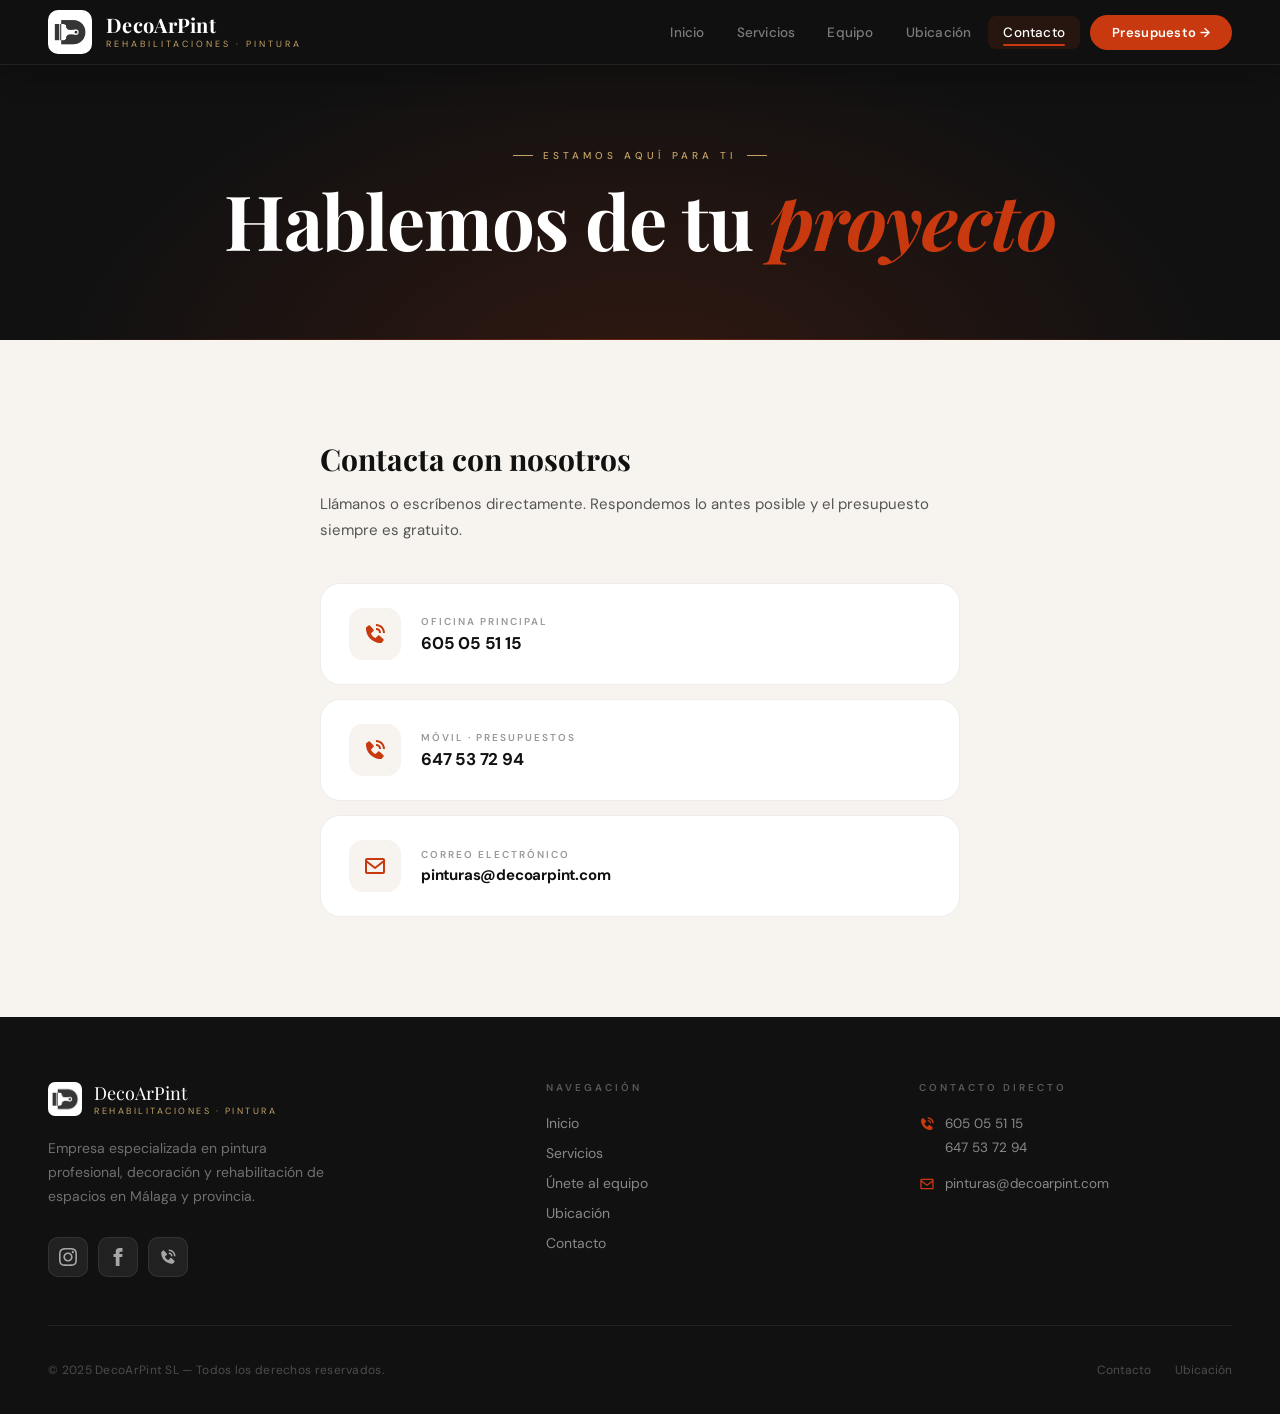
==== HTML/contacto.html @ 14bfd78d "Estado original antes de la mejora Co-Authored-By: Claude Opus 5.5 <noreply@anthropic.com>" ====
<!DOCTYPE html>
<html lang="es">
<head>
  <meta charset="UTF-8" />
  <meta name="viewport" content="width=device-width, initial-scale=1.0" />
  <meta name="description" content="Contacta con DecoArPint — Solicita tu presupuesto gratuito de pintura y rehabilitación en Málaga." />
  <title>Contacto — DecoArPint</title>
  <link rel="stylesheet" href="../css/estilos.css" />
</head>
<body>

  <nav class="mobile-nav" aria-label="Menú móvil">
    <a href="index.html">Inicio</a>
    <a href="tienda.html">Servicios</a>
    <a href="recursoshumanos.html">Recursos humanos</a>
    <a href="ubicacion.html">Ubicación</a>
    <a href="contacto.html" class="active">Contacto</a>
  </nav>

  <header>
    <div class="header-inner">
      <a href="index.html" class="logo-brand">
        <div class="logo-wrap">
          <img src="../imagenes/logo.png" alt="DecoArPint Logo" />
        </div>
        <div class="brand-text">
          <h1>DecoArPint</h1>
          <span>Rehabilitaciones · Pintura</span>
        </div>
      </a>
      <nav aria-label="Navegación principal">
        <a href="index.html">Inicio</a>
        <a href="tienda.html">Servicios</a>
        <a href="recursoshumanos.html">Equipo</a>
        <a href="ubicacion.html">Ubicación</a>
        <a href="contacto.html" class="active">Contacto</a>
        <a href="contacto.html" class="nav-cta">Presupuesto →</a>
      </nav>
      <button class="menu-toggle" aria-label="Abrir menú"><span></span><span></span><span></span></button>
    </div>
  </header>

  <main>
    <div class="page-hero">
      <p class="page-hero-eyebrow">Estamos aquí para ti</p>
      <h1 class="page-hero-title">Hablemos de tu <em>proyecto</em></h1>
    </div>

    <section class="contact-section">
      <div class="contact-layout" style="grid-template-columns:1fr;max-width:640px;margin:0 auto;">

        <div class="contact-info-block" data-reveal>
          <h2 class="contact-info-title">Contacta con nosotros</h2>
          <p class="contact-info-desc">Llámanos o escríbenos directamente. Respondemos lo antes posible y el presupuesto siempre es gratuito.</p>

          <div class="contact-cards">
            <a href="tel:+34605055115" class="contact-item">
              <div class="contact-icon">
                <svg xmlns="http://www.w3.org/2000/svg" viewBox="0 0 24 24"><path d="M20 10.999h2C22 5.869 18.127 2 12.99 2v2C17.052 4 20 6.943 20 10.999z"/><path d="M13 8c2.103 0 3 .897 3 3h2c0-3.225-1.775-5-5-5v2zm3.422 5.443a1.001 1.001 0 0 0-1.391.043l-2.393 2.461c-.576-.11-1.734-.471-2.926-1.66-1.192-1.193-1.553-2.354-1.66-2.926l2.459-2.394a1 1 0 0 0 .043-1.391L6.859 3.513a1.001 1.001 0 0 0-1.391-.087l-2.17 1.861a1 1 0 0 0-.29.649c-.015.25-.301 6.172 4.291 10.766C11.305 20.707 16.323 21 17.705 21c.202 0 .326-.006.359-.008a.992.992 0 0 0 .648-.291l1.86-2.171a1 1 0 0 0-.086-1.391l-4.064-3.696z"/></svg>
              </div>
              <div class="contact-text">
                <div class="contact-type">Oficina Principal</div>
                <div class="contact-value">605 05 51 15</div>
              </div>
            </a>

            <a href="tel:+34647537294" class="contact-item">
              <div class="contact-icon">
                <svg xmlns="http://www.w3.org/2000/svg" viewBox="0 0 24 24"><path d="M20 10.999h2C22 5.869 18.127 2 12.99 2v2C17.052 4 20 6.943 20 10.999z"/><path d="M13 8c2.103 0 3 .897 3 3h2c0-3.225-1.775-5-5-5v2zm3.422 5.443a1.001 1.001 0 0 0-1.391.043l-2.393 2.461c-.576-.11-1.734-.471-2.926-1.66-1.192-1.193-1.553-2.354-1.66-2.926l2.459-2.394a1 1 0 0 0 .043-1.391L6.859 3.513a1.001 1.001 0 0 0-1.391-.087l-2.17 1.861a1 1 0 0 0-.29.649c-.015.25-.301 6.172 4.291 10.766C11.305 20.707 16.323 21 17.705 21c.202 0 .326-.006.359-.008a.992.992 0 0 0 .648-.291l1.86-2.171a1 1 0 0 0-.086-1.391l-4.064-3.696z"/></svg>
              </div>
              <div class="contact-text">
                <div class="contact-type">Móvil · Presupuestos</div>
                <div class="contact-value">647 53 72 94</div>
              </div>
            </a>

            <a href="mailto:pinturas@decoarpint.com" class="contact-item">
              <div class="contact-icon">
                <svg xmlns="http://www.w3.org/2000/svg" viewBox="0 0 24 24"><path d="M20 4H4c-1.103 0-2 .897-2 2v12c0 1.103.897 2 2 2h16c1.103 0 2-.897 2-2V6c0-1.103-.897-2-2-2zm0 2v.511l-8 6.223-8-6.222V6h16zM4 18V9.044l7.386 5.745a.994.994 0 0 0 1.228 0L20 9.044 20.002 18H4z"/></svg>
              </div>
              <div class="contact-text">
                <div class="contact-type">Correo electrónico</div>
                <div class="contact-value" style="font-size:15px;">pinturas@decoarpint.com</div>
              </div>
            </a>
          </div>
        </div>

      </div>
    </section>
  </main>

  <footer>
    <div class="footer-inner">
      <div class="footer-grid">
        <div class="footer-brand-block">
          <a href="index.html" class="footer-brand">
            <img src="../imagenes/logo.png" alt="DecoArPint" />
            <div>
              <div class="footer-brand-name">DecoArPint</div>
              <span class="footer-brand-sub">Rehabilitaciones · Pintura</span>
            </div>
          </a>
          <p class="footer-tagline">Empresa especializada en pintura profesional, decoración y rehabilitación de espacios en Málaga y provincia.</p>
          <div class="footer-social">
            <a href="https://www.instagram.com/decoarpint_sl/" target="_blank" rel="noopener" class="social-btn" title="Instagram">
              <svg xmlns="http://www.w3.org/2000/svg" viewBox="0 0 24 24"><path d="M12 2.163c3.204 0 3.584.012 4.85.07 3.252.148 4.771 1.691 4.919 4.919.058 1.265.069 1.645.069 4.849 0 3.205-.012 3.584-.069 4.849-.149 3.225-1.664 4.771-4.919 4.919-1.266.058-1.644.07-4.85.07-3.204 0-3.584-.012-4.849-.07-3.26-.149-4.771-1.699-4.919-4.92-.058-1.265-.07-1.644-.07-4.849 0-3.204.013-3.583.07-4.849.149-3.227 1.664-4.771 4.919-4.919 1.266-.057 1.645-.069 4.849-.069zm0-2.163c-3.259 0-3.667.014-4.947.072-4.358.2-6.78 2.618-6.98 6.98-.059 1.281-.073 1.689-.073 4.948 0 3.259.014 3.668.072 4.948.2 4.358 2.618 6.78 6.98 6.98 1.281.058 1.689.072 4.948.072 3.259 0 3.668-.014 4.948-.072 4.354-.2 6.782-2.618 6.979-6.98.059-1.28.073-1.689.073-4.948 0-3.259-.014-3.667-.072-4.947-.196-4.354-2.617-6.78-6.979-6.98-1.281-.059-1.69-.073-4.949-.073zm0 5.838c-3.403 0-6.162 2.759-6.162 6.162s2.759 6.163 6.162 6.163 6.162-2.759 6.162-6.163c0-3.403-2.759-6.162-6.162-6.162zm0 10.162c-2.209 0-4-1.79-4-4 0-2.209 1.791-4 4-4s4 1.791 4 4c0 2.21-1.791 4-4 4zm6.406-11.845c-.796 0-1.441.645-1.441 1.44s.645 1.44 1.441 1.44c.795 0 1.439-.645 1.439-1.44s-.644-1.44-1.439-1.44z"/></svg>
            </a>
            <a href="https://www.facebook.com/decoarpint?locale=es_ES" target="_blank" rel="noopener" class="social-btn" title="Facebook">
              <svg xmlns="http://www.w3.org/2000/svg" viewBox="0 0 24 24"><path d="M9 8h-3v4h3v12h5v-12h3.642l.358-4h-4v-1.667c0-.955.192-1.333 1.115-1.333h2.885v-5h-3.808c-3.596 0-5.192 1.583-5.192 4.615v3.385z"/></svg>
            </a>
            <div class="phone-container">
              <div class="social-btn" id="phoneToggle" role="button" tabindex="0" title="Teléfonos">
                <svg xmlns="http://www.w3.org/2000/svg" viewBox="0 0 24 24"><path d="M20 10.999h2C22 5.869 18.127 2 12.99 2v2C17.052 4 20 6.943 20 10.999z"/><path d="M13 8c2.103 0 3 .897 3 3h2c0-3.225-1.775-5-5-5v2zm3.422 5.443a1.001 1.001 0 0 0-1.391.043l-2.393 2.461c-.576-.11-1.734-.471-2.926-1.66-1.192-1.193-1.553-2.354-1.66-2.926l2.459-2.394a1 1 0 0 0 .043-1.391L6.859 3.513a1.001 1.001 0 0 0-1.391-.087l-2.17 1.861a1 1 0 0 0-.29.649c-.015.25-.301 6.172 4.291 10.766C11.305 20.707 16.323 21 17.705 21c.202 0 .326-.006.359-.008a.992.992 0 0 0 .648-.291l1.86-2.171a1 1 0 0 0-.086-1.391l-4.064-3.696z"/></svg>
              </div>
              <div class="phone-dropdown" id="phoneDropdown">
                <a href="tel:+34605055115" class="phone-option">
                  <span class="phone-opt-label">Oficina Principal</span>
                  <span class="phone-opt-number">605 05 51 15</span>
                </a>
                <a href="tel:+34647537294" class="phone-option">
                  <span class="phone-opt-label">Presupuestos</span>
                  <span class="phone-opt-number">647 53 72 94</span>
                </a>
              </div>
            </div>
          </div>
        </div>
        <div>
          <p class="footer-col-title">Navegación</p>
          <div class="footer-col-links">
            <a href="index.html">Inicio</a>
            <a href="tienda.html">Servicios</a>
            <a href="recursoshumanos.html">Únete al equipo</a>
            <a href="ubicacion.html">Ubicación</a>
            <a href="contacto.html">Contacto</a>
          </div>
        </div>
        <div>
          <p class="footer-col-title">Contacto directo</p>
          <div class="footer-contact-item">
            <svg xmlns="http://www.w3.org/2000/svg" viewBox="0 0 24 24"><path d="M20 10.999h2C22 5.869 18.127 2 12.99 2v2C17.052 4 20 6.943 20 10.999z"/><path d="M13 8c2.103 0 3 .897 3 3h2c0-3.225-1.775-5-5-5v2zm3.422 5.443a1.001 1.001 0 0 0-1.391.043l-2.393 2.461c-.576-.11-1.734-.471-2.926-1.66-1.192-1.193-1.553-2.354-1.66-2.926l2.459-2.394a1 1 0 0 0 .043-1.391L6.859 3.513a1.001 1.001 0 0 0-1.391-.087l-2.17 1.861a1 1 0 0 0-.29.649c-.015.25-.301 6.172 4.291 10.766C11.305 20.707 16.323 21 17.705 21c.202 0 .326-.006.359-.008a.992.992 0 0 0 .648-.291l1.86-2.171a1 1 0 0 0-.086-1.391l-4.064-3.696z"/></svg>
            <div>
              <a href="tel:+34605055115">605 05 51 15</a>
              <a href="tel:+34647537294">647 53 72 94</a>
            </div>
          </div>
          <div class="footer-contact-item">
            <svg xmlns="http://www.w3.org/2000/svg" viewBox="0 0 24 24"><path d="M20 4H4c-1.103 0-2 .897-2 2v12c0 1.103.897 2 2 2h16c1.103 0 2-.897 2-2V6c0-1.103-.897-2-2-2zm0 2v.511l-8 6.223-8-6.222V6h16zM4 18V9.044l7.386 5.745a.994.994 0 0 0 1.228 0L20 9.044 20.002 18H4z"/></svg>
            <a href="mailto:pinturas@decoarpint.com">pinturas@decoarpint.com</a>
          </div>
        </div>
      </div>
      <div class="footer-bottom">
        <p class="footer-copy">&copy; 2025 DecoArPint SL — Todos los derechos reservados.</p>
        <div class="footer-bottom-links">
          <a href="contacto.html">Contacto</a>
          <a href="ubicacion.html">Ubicación</a>
        </div>
      </div>
    </div>
  </footer>

  <script src="../Js/script.js"></script>
</body>
</html>
---- css/estilos.css ----
/* ============================================
   DECOARPINT — PREMIUM DESIGN SYSTEM 2026
   Inspired by: Apple, Stripe, Linear, Framer
   ============================================ */

@import url('https://fonts.googleapis.com/css2?family=Playfair+Display:ital,wght@0,400;0,600;0,700;0,900;1,400;1,700&family=DM+Sans:wght@300;400;500;600;700&display=swap');

/* ============================================
   DESIGN TOKENS
   ============================================ */
:root {
  /* Core palette */
  --carbon:       #111111;
  --carbon-mid:   #1e1e1e;
  --carbon-light: #2a2a2a;
  --surface:      #161616;
  --ivory:        #f7f4ef;
  --ivory-dark:   #ede9e1;
  --white:        #ffffff;

  /* Brand accent */
  --accent:       #c8390f;
  --accent-warm:  #e04a1e;
  --accent-glow:  rgba(200, 57, 15, 0.25);

  /* Gold */
  --gold:         #c4a265;
  --gold-light:   #dbbf8a;

  /* Text */
  --text-primary:  #111111;
  --text-secondary:#555555;
  --text-muted:    #999999;
  --text-ghost:    rgba(255,255,255,0.45);

  /* Borders */
  --border-light:  rgba(0,0,0,0.07);
  --border-dark:   rgba(255,255,255,0.08);

  /* Shadows */
  --shadow-xs:   0 1px 4px rgba(0,0,0,0.08);
  --shadow-sm:   0 4px 16px rgba(0,0,0,0.1);
  --shadow-md:   0 12px 40px rgba(0,0,0,0.18);
  --shadow-lg:   0 30px 80px rgba(0,0,0,0.3);
  --shadow-accent: 0 16px 48px rgba(200,57,15,0.35);

  /* Radii */
  --r-sm:   8px;
  --r-md:   14px;
  --r-lg:   20px;
  --r-xl:   28px;
  --r-full: 999px;

  /* Transitions */
  --ease:      cubic-bezier(0.25, 0.46, 0.45, 0.94);
  --ease-back: cubic-bezier(0.34, 1.56, 0.64, 1);
  --ease-in:   cubic-bezier(0.4, 0, 1, 1);
  --ease-out:  cubic-bezier(0, 0, 0.2, 1);
  --t-fast:    0.2s;
  --t-mid:     0.4s;
  --t-slow:    0.7s;
}

/* ============================================
   RESET & BASE
   ============================================ */
*, *::before, *::after {
  margin: 0;
  padding: 0;
  box-sizing: border-box;
}

html {
  scroll-behavior: smooth;
  font-size: 16px;
}

body {
  font-family: 'DM Sans', system-ui, sans-serif;
  background: var(--ivory);
  color: var(--text-primary);
  overflow-x: hidden;
  min-height: 100vh;
  display: flex;
  flex-direction: column;
  -webkit-font-smoothing: antialiased;
  -moz-osx-font-smoothing: grayscale;
}

img { display: block; max-width: 100%; }
a { text-decoration: none; }
button { font-family: inherit; }

/* Custom cursor removed — using default browser cursor */

/* ============================================
   SCROLL PROGRESS BAR
   ============================================ */
.scroll-progress {
  position: fixed;
  top: 0; left: 0;
  height: 2px;
  background: var(--accent);
  z-index: 9990;
  width: 0%;
  transition: width 0.1s linear;
  box-shadow: 0 0 8px var(--accent);
}

/* ============================================
   HEADER
   ============================================ */
header {
  position: fixed;
  top: 0; left: 0; right: 0;
  z-index: 1000;
  transition: background var(--t-mid) var(--ease), box-shadow var(--t-mid) var(--ease), padding var(--t-mid) var(--ease);
}

header.transparent {
  background: transparent;
  box-shadow: none;
}

header.scrolled {
  background: rgba(17, 17, 17, 0.96);
  backdrop-filter: blur(24px) saturate(1.8);
  -webkit-backdrop-filter: blur(24px) saturate(1.8);
  box-shadow: 0 1px 0 var(--border-dark), 0 8px 32px rgba(0,0,0,0.25);
}

.header-inner {
  max-width: 1360px;
  margin: 0 auto;
  padding: 0 48px;
  height: 76px;
  display: flex;
  align-items: center;
  justify-content: space-between;
  gap: 40px;
  transition: height var(--t-mid) var(--ease);
}

header.scrolled .header-inner { height: 64px; }

/* Logo */
.logo-brand {
  display: flex;
  align-items: center;
  gap: 14px;
  text-decoration: none;
  flex-shrink: 0;
}

.logo-wrap {
  width: 44px; height: 44px;
  background: var(--white);
  border-radius: 10px;
  padding: 5px;
  display: flex; align-items: center; justify-content: center;
  transition: transform var(--t-mid) var(--ease-back), box-shadow var(--t-mid) var(--ease);
  flex-shrink: 0;
}

.logo-brand:hover .logo-wrap {
  transform: rotate(-6deg) scale(1.1);
  box-shadow: 0 0 24px var(--accent-glow);
}

.logo-wrap img {
  width: 100%; height: 100%;
  object-fit: contain;
}

.brand-text h1 {
  font-family: 'Playfair Display', serif;
  font-size: 20px;
  font-weight: 700;
  color: var(--white);
  letter-spacing: 0.3px;
  line-height: 1;
}

.brand-text span {
  font-size: 9px;
  color: var(--gold);
  letter-spacing: 3px;
  text-transform: uppercase;
  font-weight: 400;
  display: block;
  margin-top: 3px;
}

/* Nav */
nav {
  display: flex;
  align-items: center;
  gap: 2px;
}

nav a {
  color: var(--text-ghost);
  font-size: 13.5px;
  font-weight: 500;
  padding: 8px 15px;
  border-radius: var(--r-sm);
  transition: color var(--t-fast) ease, background var(--t-fast) ease;
  letter-spacing: 0.2px;
  position: relative;
  white-space: nowrap;
}

nav a::after {
  content: '';
  position: absolute;
  bottom: 3px; left: 15px; right: 15px;
  height: 1.5px;
  background: var(--accent);
  transform: scaleX(0);
  transform-origin: left;
  transition: transform 0.3s var(--ease);
  border-radius: 2px;
}

nav a:hover {
  color: var(--white);
  background: rgba(255,255,255,0.06);
}

nav a:hover::after { transform: scaleX(1); }

nav a.active {
  color: var(--white);
  background: rgba(200,57,15,0.12);
}

nav a.active::after { transform: scaleX(1); }

/* CTA nav button */
.nav-cta {
  background: var(--accent) !important;
  color: var(--white) !important;
  border-radius: var(--r-full) !important;
  padding: 9px 22px !important;
  font-weight: 600 !important;
  font-size: 13px !important;
  letter-spacing: 0.3px !important;
  margin-left: 8px;
  transition: background var(--t-fast) ease, transform var(--t-fast) var(--ease-back), box-shadow var(--t-fast) ease !important;
}

.nav-cta::after { display: none !important; }

.nav-cta:hover {
  background: var(--accent-warm) !important;
  transform: translateY(-1px) !important;
  box-shadow: var(--shadow-accent) !important;
}

/* Mobile hamburger */
.menu-toggle {
  display: none;
  flex-direction: column;
  gap: 5px;
  cursor: pointer;
  padding: 8px;
  border: none;
  background: none;
  z-index: 1001;
}

.menu-toggle span {
  display: block;
  width: 22px;
  height: 2px;
  background: var(--white);
  border-radius: 2px;
  transition: transform var(--t-mid) var(--ease), opacity var(--t-fast) ease;
}

.menu-toggle.open span:nth-child(1) { transform: translateY(7px) rotate(45deg); }
.menu-toggle.open span:nth-child(2) { opacity: 0; transform: scaleX(0); }
.menu-toggle.open span:nth-child(3) { transform: translateY(-7px) rotate(-45deg); }

/* Mobile nav overlay */
.mobile-nav {
  position: fixed;
  inset: 0;
  background: rgba(17,17,17,0.98);
  backdrop-filter: blur(24px);
  z-index: 999;
  display: flex;
  flex-direction: column;
  align-items: center;
  justify-content: center;
  gap: 8px;
  opacity: 0;
  pointer-events: none;
  transition: opacity var(--t-mid) var(--ease);
}

.mobile-nav.open {
  opacity: 1;
  pointer-events: all;
}

.mobile-nav a {
  font-family: 'Playfair Display', serif;
  font-size: clamp(28px, 5vw, 44px);
  font-weight: 700;
  color: rgba(255,255,255,0.5);
  text-decoration: none;
  transition: color var(--t-fast) ease;
  transform: translateY(20px);
  opacity: 0;
  transition: color var(--t-fast) ease, transform var(--t-mid) var(--ease), opacity var(--t-mid) var(--ease);
}

.mobile-nav.open a {
  opacity: 1;
  transform: translateY(0);
}

.mobile-nav.open a:nth-child(1) { transition-delay: 0.05s; }
.mobile-nav.open a:nth-child(2) { transition-delay: 0.10s; }
.mobile-nav.open a:nth-child(3) { transition-delay: 0.15s; }
.mobile-nav.open a:nth-child(4) { transition-delay: 0.20s; }
.mobile-nav.open a:nth-child(5) { transition-delay: 0.25s; }
.mobile-nav.open a:nth-child(6) { transition-delay: 0.30s; }

.mobile-nav a:hover { color: var(--white); }
.mobile-nav a.active { color: var(--accent); }

/* ============================================
   MAIN
   ============================================ */
main { flex: 1; }

/* ============================================
   HERO SECTION
   ============================================ */
.hero-section {
  position: relative;
  height: 100svh;
  min-height: 640px;
  overflow: hidden;
  background: var(--carbon);
}

.carousel-track {
  position: relative;
  width: 100%; height: 100%;
}

.carousel-slide {
  position: absolute;
  inset: 0;
  opacity: 0;
  transition: opacity 1.4s cubic-bezier(0.4, 0, 0.2, 1);
}

.carousel-slide.active { opacity: 1; }

.carousel-slide img {
  width: 100%; height: 100%;
  object-fit: cover;
  filter: brightness(0.45) saturate(0.9);
  transform: scale(1.06);
  transition: transform 7s var(--ease-out), filter 1.4s ease;
  will-change: transform;
}

.carousel-slide.active img {
  transform: scale(1);
  filter: brightness(0.5) saturate(1);
}

/* Cinematic overlay */
.slide-overlay {
  position: absolute;
  inset: 0;
  background:
    linear-gradient(to right, rgba(17,17,17,0.75) 0%, rgba(17,17,17,0.1) 55%, transparent 100%),
    linear-gradient(to top, rgba(17,17,17,0.85) 0%, transparent 50%);
}

/* Grain texture */
.hero-section::before {
  content: '';
  position: absolute;
  inset: 0;
  background-image: url("data:image/svg+xml,%3Csvg viewBox='0 0 256 256' xmlns='http://www.w3.org/2000/svg'%3E%3Cfilter id='noise'%3E%3CfeTurbulence type='fractalNoise' baseFrequency='0.9' numOctaves='4' stitchTiles='stitch'/%3E%3C/filter%3E%3Crect width='100%25' height='100%25' filter='url(%23noise)' opacity='0.04'/%3E%3C/svg%3E");
  opacity: 0.35;
  z-index: 2;
  pointer-events: none;
}

/* Slide content */
.slide-content {
  position: absolute;
  bottom: 0; left: 0; right: 0;
  padding: 0 80px 100px;
  z-index: 3;
}

.slide-label {
  display: inline-flex;
  align-items: center;
  gap: 10px;
  font-size: 10px;
  letter-spacing: 4px;
  text-transform: uppercase;
  color: var(--gold);
  font-weight: 500;
  margin-bottom: 16px;
  opacity: 0;
  transform: translateY(20px);
  transition: opacity 0.7s var(--ease) 0.2s, transform 0.7s var(--ease) 0.2s;
}

.slide-label::before {
  content: '';
  display: block;
  width: 28px;
  height: 1px;
  background: var(--gold);
}

.slide-title {
  font-family: 'Playfair Display', serif;
  font-size: clamp(38px, 5.5vw, 72px);
  font-weight: 700;
  color: var(--white);
  line-height: 1.08;
  max-width: 660px;
  opacity: 0;
  transform: translateY(32px);
  transition: opacity 0.7s var(--ease) 0.35s, transform 0.7s var(--ease) 0.35s;
  letter-spacing: -0.5px;
}

.slide-cta {
  display: inline-flex;
  align-items: center;
  gap: 10px;
  margin-top: 32px;
  padding: 14px 32px;
  background: var(--white);
  color: var(--carbon);
  font-size: 13px;
  font-weight: 700;
  letter-spacing: 0.5px;
  border-radius: var(--r-full);
  text-decoration: none;
  opacity: 0;
  transform: translateY(20px);
  transition:
    opacity 0.7s var(--ease) 0.5s,
    transform 0.7s var(--ease) 0.5s,
    background var(--t-fast) ease,
    color var(--t-fast) ease,
    box-shadow var(--t-fast) ease;
}

.slide-cta svg {
  width: 16px; height: 16px;
  fill: currentColor;
  transition: transform 0.3s var(--ease-back);
}

.slide-cta:hover {
  background: var(--accent);
  color: var(--white);
  box-shadow: var(--shadow-accent);
}

.slide-cta:hover svg { transform: translateX(4px); }

.carousel-slide.active .slide-label,
.carousel-slide.active .slide-title,
.carousel-slide.active .slide-cta {
  opacity: 1;
  transform: translateY(0);
}

/* Hero stats bar */
.hero-stats {
  position: absolute;
  bottom: 0; right: 0;
  z-index: 4;
  display: flex;
  gap: 1px;
}

.hero-stat {
  background: rgba(17,17,17,0.7);
  backdrop-filter: blur(16px);
  -webkit-backdrop-filter: blur(16px);
  padding: 20px 32px;
  display: flex;
  flex-direction: column;
  gap: 4px;
  min-width: 140px;
  border-top: 1px solid var(--border-dark);
}

.hero-stat:first-child { border-left: 1px solid var(--border-dark); }

.hero-stat-value {
  font-family: 'Playfair Display', serif;
  font-size: 32px;
  font-weight: 700;
  color: var(--white);
  line-height: 1;
  letter-spacing: -1px;
}

.hero-stat-label {
  font-size: 10px;
  color: rgba(255,255,255,0.45);
  letter-spacing: 2px;
  text-transform: uppercase;
  font-weight: 500;
}

/* Scroll indicator */
.scroll-indicator {
  position: absolute;
  bottom: 90px; left: 80px;
  z-index: 4;
  display: flex;
  align-items: center;
  gap: 12px;
  color: rgba(255,255,255,0.4);
  font-size: 10px;
  letter-spacing: 2.5px;
  text-transform: uppercase;
  font-weight: 500;
}

.scroll-line {
  width: 1px;
  height: 40px;
  background: linear-gradient(to bottom, transparent, rgba(255,255,255,0.4));
  position: relative;
  overflow: hidden;
}

.scroll-line::after {
  content: '';
  position: absolute;
  top: -100%; left: 0;
  width: 100%; height: 100%;
  background: var(--accent);
  animation: scrollDown 2s ease-in-out infinite;
}

@keyframes scrollDown {
  0%   { top: -100%; }
  100% { top: 200%; }
}

/* Carousel controls */
.carousel-controls {
  position: absolute;
  bottom: 40px; right: 80px;
  display: flex;
  align-items: center;
  gap: 16px;
  z-index: 10;
}

.carousel-dots {
  display: flex;
  gap: 8px;
  align-items: center;
}

.dot {
  width: 6px; height: 6px;
  border-radius: 50%;
  background: rgba(255,255,255,0.3);
  cursor: pointer;
  border: none;
  padding: 0;
  transition: all var(--t-mid) var(--ease);
}

.dot.active {
  background: var(--white);
  width: 28px;
  border-radius: 3px;
}

.carousel-nav {
  display: flex;
  gap: 8px;
}

.carousel-btn {
  width: 42px; height: 42px;
  border-radius: 50%;
  background: rgba(255,255,255,0.08);
  border: 1px solid rgba(255,255,255,0.15);
  color: white;
  cursor: pointer;
  display: flex; align-items: center; justify-content: center;
  backdrop-filter: blur(12px);
  transition: all var(--t-fast) var(--ease);
  font-size: 16px;
}

.carousel-btn:hover {
  background: var(--accent);
  border-color: var(--accent);
  transform: scale(1.1);
  box-shadow: 0 0 20px var(--accent-glow);
}

/* ============================================
   SECTION UTILITIES
   ============================================ */
.section-eyebrow {
  display: inline-flex;
  align-items: center;
  gap: 10px;
  font-size: 10px;
  letter-spacing: 4px;
  text-transform: uppercase;
  color: var(--accent);
  font-weight: 600;
  margin-bottom: 18px;
}

.section-eyebrow::before {
  content: '';
  display: block;
  width: 24px;
  height: 1.5px;
  background: var(--accent);
}

.section-title {
  font-family: 'Playfair Display', serif;
  font-size: clamp(32px, 4vw, 52px);
  font-weight: 700;
  color: var(--text-primary);
  line-height: 1.12;
  letter-spacing: -0.5px;
}

.section-title em {
  font-style: italic;
  color: var(--accent);
}

.section-title--light { color: var(--white); }
.section-title--light em { color: var(--gold); }

.section-header {
  text-align: center;
  margin-bottom: 72px;
}

.section-desc {
  font-size: 17px;
  color: var(--text-secondary);
  line-height: 1.75;
  max-width: 540px;
  margin: 20px auto 0;
}

/* ============================================
   FEATURES SECTION
   ============================================ */
.features-section {
  padding: 120px 48px;
  max-width: 1360px;
  margin: 0 auto;
}

.features-grid {
  display: grid;
  grid-template-columns: repeat(3, 1fr);
  gap: 24px;
}

.feature-card {
  background: var(--white);
  border-radius: var(--r-xl);
  padding: 48px 40px;
  position: relative;
  overflow: hidden;
  border: 1px solid var(--border-light);
  transition: transform var(--t-mid) var(--ease), box-shadow var(--t-mid) var(--ease);
  cursor: default;
}

.feature-card::after {
  content: '';
  position: absolute;
  top: 0; left: 0; right: 0;
  height: 3px;
  background: linear-gradient(90deg, var(--accent), var(--accent-warm));
  transform: scaleX(0);
  transform-origin: left;
  transition: transform var(--t-mid) var(--ease);
}

.feature-card:hover {
  transform: translateY(-10px);
  box-shadow: var(--shadow-lg);
}

.feature-card:hover::after { transform: scaleX(1); }

.feature-number {
  font-family: 'Playfair Display', serif;
  font-size: 80px;
  font-weight: 900;
  color: rgba(200,57,15,0.04);
  line-height: 1;
  position: absolute;
  top: 16px; right: 24px;
  pointer-events: none;
  user-select: none;
}

/* Custom SVG icons */
.feature-icon-wrap {
  width: 56px; height: 56px;
  background: linear-gradient(135deg, var(--carbon) 0%, var(--carbon-light) 100%);
  border-radius: 16px;
  display: flex; align-items: center; justify-content: center;
  margin-bottom: 28px;
  transition: transform var(--t-mid) var(--ease-back), background var(--t-mid) var(--ease);
  flex-shrink: 0;
}

.feature-icon-wrap svg {
  width: 26px; height: 26px;
  fill: var(--white);
  transition: transform var(--t-mid) var(--ease-back);
}

.feature-card:hover .feature-icon-wrap {
  background: linear-gradient(135deg, var(--accent), var(--accent-warm));
  transform: rotate(-8deg) scale(1.12);
}

.feature-card:hover .feature-icon-wrap svg { transform: scale(1.1); }

.feature-card h3 {
  font-family: 'Playfair Display', serif;
  font-size: 21px;
  font-weight: 600;
  color: var(--text-primary);
  margin-bottom: 14px;
  line-height: 1.3;
}

.feature-card p {
  color: var(--text-secondary);
  line-height: 1.75;
  font-size: 15px;
}

/* ============================================
   STATS SECTION
   ============================================ */
.stats-section {
  background: var(--carbon);
  padding: 100px 48px;
  position: relative;
  overflow: hidden;
}

.stats-section::before {
  content: '';
  position: absolute;
  top: -200px; left: 50%;
  transform: translateX(-50%);
  width: 800px; height: 400px;
  background: radial-gradient(ellipse, rgba(200,57,15,0.12) 0%, transparent 70%);
  pointer-events: none;
}

.stats-inner {
  max-width: 1360px;
  margin: 0 auto;
}

.stats-grid {
  display: grid;
  grid-template-columns: repeat(4, 1fr);
  gap: 1px;
  background: var(--border-dark);
  border: 1px solid var(--border-dark);
  border-radius: var(--r-xl);
  overflow: hidden;
}

.stat-item {
  background: var(--carbon-mid);
  padding: 56px 40px;
  text-align: center;
  transition: background var(--t-mid) var(--ease);
}

.stat-item:hover { background: var(--carbon-light); }

.stat-value {
  font-family: 'Playfair Display', serif;
  font-size: clamp(42px, 5vw, 64px);
  font-weight: 700;
  color: var(--white);
  line-height: 1;
  letter-spacing: -2px;
  margin-bottom: 10px;
}

.stat-value span {
  color: var(--accent);
  font-style: italic;
}

.stat-label {
  font-size: 12px;
  color: rgba(255,255,255,0.4);
  letter-spacing: 2.5px;
  text-transform: uppercase;
  font-weight: 500;
  line-height: 1.5;
}

/* ============================================
   PROCESS SECTION
   ============================================ */
.process-section {
  padding: 120px 48px;
  background: var(--ivory-dark);
  overflow: hidden;
}

.process-inner {
  max-width: 1360px;
  margin: 0 auto;
}

.process-steps {
  display: grid;
  grid-template-columns: repeat(4, 1fr);
  gap: 32px;
  margin-top: 72px;
  position: relative;
}

.process-steps::before {
  content: '';
  position: absolute;
  top: 48px; left: calc(12.5% + 28px); right: calc(12.5% + 28px);
  height: 1px;
  background: linear-gradient(90deg, var(--accent), var(--accent-warm), var(--accent));
  opacity: 0.3;
}

.process-step {
  text-align: center;
  position: relative;
}

.step-number {
  width: 56px; height: 56px;
  background: var(--carbon);
  border-radius: 50%;
  display: flex; align-items: center; justify-content: center;
  margin: 0 auto 24px;
  font-family: 'Playfair Display', serif;
  font-size: 18px;
  font-weight: 700;
  color: var(--white);
  position: relative;
  transition: transform var(--t-mid) var(--ease-back), background var(--t-mid) var(--ease), box-shadow var(--t-mid) var(--ease);
  border: 2px solid transparent;
  background-clip: padding-box;
}

.process-step:hover .step-number {
  background: var(--accent);
  transform: scale(1.15);
  box-shadow: 0 0 0 8px var(--accent-glow);
}

.step-title {
  font-family: 'Playfair Display', serif;
  font-size: 18px;
  font-weight: 600;
  color: var(--text-primary);
  margin-bottom: 12px;
}

.step-desc {
  font-size: 14px;
  color: var(--text-secondary);
  line-height: 1.7;
}

/* ============================================
   CTA BANNER
   ============================================ */
.cta-banner {
  margin: 0 48px 120px;
  background: var(--carbon);
  border-radius: var(--r-xl);
  padding: 80px;
  display: flex;
  align-items: center;
  justify-content: space-between;
  gap: 60px;
  overflow: hidden;
  position: relative;
}

.cta-banner::before {
  content: '';
  position: absolute;
  top: -100px; right: -100px;
  width: 500px; height: 500px;
  background: radial-gradient(circle, rgba(200,57,15,0.2) 0%, transparent 70%);
  pointer-events: none;
}

.cta-content { position: relative; }

.cta-content .section-eyebrow { color: var(--gold); }
.cta-content .section-eyebrow::before { background: var(--gold); }

.cta-content .section-title { color: var(--white); }
.cta-content .section-title em { color: var(--gold); }

.cta-content p {
  font-size: 16px;
  color: rgba(255,255,255,0.5);
  line-height: 1.7;
  max-width: 480px;
  margin-top: 16px;
}

.cta-actions {
  display: flex;
  gap: 14px;
  flex-shrink: 0;
  position: relative;
}

/* ============================================
   BUTTONS
   ============================================ */
.btn-primary {
  display: inline-flex;
  align-items: center;
  gap: 10px;
  background: var(--white);
  color: var(--carbon);
  padding: 16px 34px;
  border-radius: var(--r-full);
  font-size: 14px;
  font-weight: 700;
  border: none;
  cursor: pointer;
  transition:
    background var(--t-fast) ease,
    color var(--t-fast) ease,
    transform var(--t-fast) var(--ease-back),
    box-shadow var(--t-fast) ease;
  letter-spacing: 0.2px;
  text-decoration: none;
  white-space: nowrap;
}

.btn-primary:hover {
  background: var(--accent);
  color: var(--white);
  transform: translateY(-2px);
  box-shadow: var(--shadow-accent);
}

.btn-primary svg {
  width: 16px; height: 16px;
  fill: currentColor;
  transition: transform 0.3s var(--ease-back);
  flex-shrink: 0;
}

.btn-primary:hover svg { transform: translateX(4px); }

.btn-outline {
  display: inline-flex;
  align-items: center;
  gap: 10px;
  background: transparent;
  color: var(--white);
  padding: 15px 32px;
  border-radius: var(--r-full);
  font-size: 14px;
  font-weight: 600;
  border: 1.5px solid rgba(255,255,255,0.2);
  cursor: pointer;
  transition: border-color var(--t-fast) ease, background var(--t-fast) ease, transform var(--t-fast) var(--ease-back);
  text-decoration: none;
  white-space: nowrap;
}

.btn-outline:hover {
  border-color: rgba(255,255,255,0.5);
  background: rgba(255,255,255,0.06);
  transform: translateY(-2px);
}

/* ============================================
   FOOTER
   ============================================ */
footer {
  background: var(--carbon);
  color: var(--white);
  padding: 64px 48px 36px;
  margin-top: auto;
}

.footer-inner { max-width: 1360px; margin: 0 auto; }

.footer-grid {
  display: grid;
  grid-template-columns: 1.4fr 1fr 1fr;
  gap: 60px;
  padding-bottom: 48px;
  border-bottom: 1px solid var(--border-dark);
  margin-bottom: 36px;
}

.footer-brand-block {}

.footer-brand {
  display: flex;
  align-items: center;
  gap: 12px;
  margin-bottom: 20px;
  text-decoration: none;
}

.footer-brand img {
  width: 34px; height: 34px;
  object-fit: contain;
  background: var(--white);
  border-radius: 7px;
  padding: 3px;
}

.footer-brand-name {
  font-family: 'Playfair Display', serif;
  font-size: 18px;
  color: var(--white);
}

.footer-brand-sub {
  font-size: 9px;
  color: var(--gold);
  letter-spacing: 2.5px;
  text-transform: uppercase;
  display: block;
}

.footer-tagline {
  font-size: 14px;
  color: rgba(255,255,255,0.4);
  line-height: 1.7;
  max-width: 280px;
  margin-bottom: 28px;
}

.footer-social {
  display: flex;
  gap: 10px;
}

.social-btn {
  width: 40px; height: 40px;
  border-radius: 10px;
  background: rgba(255,255,255,0.07);
  border: 1px solid rgba(255,255,255,0.08);
  display: flex; align-items: center; justify-content: center;
  cursor: pointer;
  transition: all var(--t-fast) var(--ease);
  text-decoration: none;
  position: relative;
}

.social-btn svg {
  width: 18px; height: 18px;
  fill: rgba(255,255,255,0.6);
  transition: fill var(--t-fast) ease;
}

.social-btn:hover {
  background: var(--accent);
  border-color: var(--accent);
  transform: translateY(-3px);
  box-shadow: 0 8px 20px var(--accent-glow);
}

.social-btn:hover svg { fill: var(--white); }

.footer-col-title {
  font-size: 10px;
  letter-spacing: 3px;
  text-transform: uppercase;
  color: rgba(255,255,255,0.3);
  font-weight: 600;
  margin-bottom: 20px;
}

.footer-col-links {
  display: flex;
  flex-direction: column;
  gap: 12px;
}

.footer-col-links a {
  font-size: 14px;
  color: rgba(255,255,255,0.5);
  transition: color var(--t-fast) ease, padding-left var(--t-fast) ease;
}

.footer-col-links a:hover {
  color: var(--white);
  padding-left: 6px;
}

.footer-contact-item {
  display: flex;
  align-items: flex-start;
  gap: 10px;
  margin-bottom: 16px;
}

.footer-contact-item svg {
  width: 16px; height: 16px;
  fill: var(--accent);
  flex-shrink: 0;
  margin-top: 2px;
}

.footer-contact-item > div {
  display: flex;
  flex-direction: column;
  gap: 3px;
}

.footer-contact-item a,
.footer-contact-item span {
  font-size: 13.5px;
  color: rgba(255,255,255,0.5);
  transition: color var(--t-fast) ease;
  line-height: 1.5;
  display: block;
}

.footer-contact-item a:hover { color: var(--white); }

.footer-bottom {
  display: flex;
  align-items: center;
  justify-content: space-between;
  flex-wrap: wrap;
  gap: 12px;
}

.footer-copy {
  color: rgba(255,255,255,0.25);
  font-size: 12px;
  letter-spacing: 0.3px;
}

.footer-bottom-links {
  display: flex;
  gap: 24px;
}

.footer-bottom-links a {
  color: rgba(255,255,255,0.25);
  font-size: 12px;
  transition: color var(--t-fast) ease;
}

.footer-bottom-links a:hover { color: rgba(255,255,255,0.6); }

/* Phone dropdown */
.phone-container {
  position: relative;
  display: inline-block;
}

.phone-dropdown {
  position: absolute;
  bottom: calc(100% + 10px);
  left: 50%;
  transform: translateX(-50%) translateY(8px);
  background: var(--white);
  border-radius: var(--r-lg);
  box-shadow: var(--shadow-lg);
  padding: 10px;
  min-width: 230px;
  opacity: 0;
  visibility: hidden;
  transition: all 0.28s var(--ease);
  z-index: 200;
}

.phone-dropdown::after {
  content: '';
  position: absolute;
  top: 100%; left: 50%;
  transform: translateX(-50%);
  border: 7px solid transparent;
  border-top-color: var(--white);
}

.phone-dropdown.show {
  opacity: 1;
  visibility: visible;
  transform: translateX(-50%) translateY(0);
}

.phone-option {
  display: flex;
  flex-direction: column;
  padding: 12px 14px;
  color: var(--carbon);
  border-radius: var(--r-sm);
  transition: all var(--t-fast) var(--ease);
  text-decoration: none;
}

.phone-option + .phone-option { margin-top: 4px; }

.phone-option:hover { background: var(--carbon); color: var(--white); }

.phone-opt-label {
  font-size: 10px;
  color: var(--text-muted);
  letter-spacing: 0.5px;
  margin-bottom: 3px;
  font-weight: 500;
}

.phone-option:hover .phone-opt-label { color: var(--gold); }

.phone-opt-number {
  font-size: 15px;
  font-weight: 700;
  letter-spacing: 0.5px;
}

/* ============================================
   PAGE HERO (inner pages)
   ============================================ */
.page-hero {
  background: var(--carbon);
  padding: 140px 48px 80px;
  text-align: center;
  position: relative;
  overflow: hidden;
}

.page-hero::before {
  content: '';
  position: absolute;
  inset: 0;
  background: radial-gradient(ellipse at 50% 120%, rgba(200,57,15,0.18) 0%, transparent 65%);
}

.page-hero::after {
  content: '';
  position: absolute;
  bottom: 0; left: 0; right: 0;
  height: 1px;
  background: linear-gradient(90deg, transparent, var(--accent), transparent);
  opacity: 0.4;
}

.page-hero-eyebrow {
  font-size: 10px;
  letter-spacing: 4px;
  text-transform: uppercase;
  color: var(--gold);
  margin-bottom: 18px;
  position: relative;
  display: inline-flex;
  align-items: center;
  gap: 10px;
  font-weight: 500;
}

.page-hero-eyebrow::before,
.page-hero-eyebrow::after {
  content: '';
  display: block;
  width: 20px;
  height: 1px;
  background: var(--gold);
}

.page-hero-title {
  font-family: 'Playfair Display', serif;
  font-size: clamp(42px, 6vw, 76px);
  font-weight: 700;
  color: var(--white);
  line-height: 1.05;
  position: relative;
  letter-spacing: -1px;
}

.page-hero-title em {
  font-style: italic;
  color: var(--accent);
}

/* ============================================
   CONTACT PAGE
   ============================================ */
.contact-section {
  padding: 100px 48px;
  max-width: 1200px;
  margin: 0 auto;
  width: 100%;
}

.contact-layout {
  display: grid;
  grid-template-columns: 1fr 1.3fr;
  gap: 60px;
  align-items: start;
}

.contact-info-block {}

.contact-info-title {
  font-family: 'Playfair Display', serif;
  font-size: 30px;
  font-weight: 700;
  color: var(--text-primary);
  margin-bottom: 12px;
  line-height: 1.3;
}

.contact-info-desc {
  font-size: 15px;
  color: var(--text-secondary);
  line-height: 1.75;
  margin-bottom: 40px;
}

.contact-cards {
  display: flex;
  flex-direction: column;
  gap: 14px;
}

.contact-item {
  background: var(--white);
  border-radius: var(--r-lg);
  padding: 24px 28px;
  display: flex;
  align-items: center;
  gap: 20px;
  border: 1px solid var(--border-light);
  transition: all var(--t-mid) var(--ease);
  text-decoration: none;
  color: var(--text-primary);
  position: relative;
  overflow: hidden;
}

.contact-item::before {
  content: '';
  position: absolute;
  inset: 0;
  background: var(--carbon);
  opacity: 0;
  transition: opacity var(--t-mid) var(--ease);
}

.contact-item:hover { transform: translateX(6px); box-shadow: var(--shadow-md); }
.contact-item:hover::before { opacity: 1; }
.contact-item:hover .contact-type { color: rgba(255,255,255,0.5); }
.contact-item:hover .contact-value { color: var(--white); }

.contact-icon {
  width: 52px; height: 52px;
  background: var(--ivory);
  border-radius: 14px;
  display: flex; align-items: center; justify-content: center;
  flex-shrink: 0;
  transition: all var(--t-mid) var(--ease);
  position: relative;
}

.contact-icon svg {
  width: 24px; height: 24px;
  fill: var(--accent);
  transition: fill var(--t-fast) ease;
}

.contact-item:hover .contact-icon { background: rgba(255,255,255,0.1); }
.contact-item:hover .contact-icon svg { fill: var(--white); }

.contact-text { position: relative; }

.contact-type {
  font-size: 10px;
  letter-spacing: 2px;
  text-transform: uppercase;
  color: var(--text-muted);
  font-weight: 600;
  margin-bottom: 4px;
  transition: color var(--t-fast) ease;
}

.contact-value {
  font-size: 17px;
  font-weight: 700;
  color: var(--text-primary);
  letter-spacing: -0.2px;
  transition: color var(--t-fast) ease;
}

/* Contact form */
.contact-form-block {
  background: var(--white);
  border-radius: var(--r-xl);
  padding: 48px;
  border: 1px solid var(--border-light);
  box-shadow: var(--shadow-sm);
}

.contact-form-title {
  font-family: 'Playfair Display', serif;
  font-size: 24px;
  font-weight: 700;
  color: var(--text-primary);
  margin-bottom: 32px;
  padding-bottom: 24px;
  border-bottom: 1px solid var(--border-light);
}

/* ============================================
   HR / FORM
   ============================================ */
.hr-section {
  padding: 100px 48px;
  max-width: 1200px;
  margin: 0 auto;
}

.hr-layout {
  display: grid;
  grid-template-columns: 1fr 1.2fr;
  gap: 72px;
  align-items: center;
}

.hr-image-wrap {
  position: relative;
  border-radius: var(--r-xl);
  overflow: hidden;
  aspect-ratio: 4/5;
}

.hr-image-wrap img {
  width: 100%; height: 100%;
  object-fit: cover;
  transition: transform 8s var(--ease-out);
}

.hr-image-wrap:hover img { transform: scale(1.04); }

.hr-image-wrap::after {
  content: '';
  position: absolute;
  inset: 0;
  background: linear-gradient(to bottom, transparent 55%, rgba(17,17,17,0.65) 100%);
}

.hr-badge {
  position: absolute;
  bottom: 28px; left: 28px;
  background: var(--accent);
  color: var(--white);
  padding: 10px 20px;
  border-radius: var(--r-full);
  font-size: 12px;
  font-weight: 700;
  z-index: 2;
  letter-spacing: 0.5px;
  backdrop-filter: blur(8px);
}

.hr-content h2 {
  font-family: 'Playfair Display', serif;
  font-size: clamp(32px, 3.5vw, 42px);
  font-weight: 700;
  color: var(--text-primary);
  line-height: 1.2;
  margin-bottom: 20px;
}

.hr-content h2 em { font-style: italic; color: var(--accent); }

.hr-content p {
  color: var(--text-secondary);
  font-size: 15.5px;
  line-height: 1.8;
  margin-bottom: 28px;
}

/* Form styles */
.hr-form {
  display: grid;
  gap: 16px;
  margin-top: 36px;
}

.form-row {
  display: grid;
  grid-template-columns: 1fr 1fr;
  gap: 16px;
}

.form-field {
  display: flex;
  flex-direction: column;
  gap: 7px;
}

.form-field label {
  font-size: 11px;
  font-weight: 700;
  letter-spacing: 1.5px;
  text-transform: uppercase;
  color: var(--text-secondary);
}

.form-field input,
.form-field textarea,
.form-field select {
  padding: 13px 18px;
  border: 1.5px solid var(--border-light);
  border-radius: var(--r-md);
  font-family: 'DM Sans', sans-serif;
  font-size: 15px;
  color: var(--text-primary);
  background: var(--ivory);
  transition: border-color var(--t-fast) ease, box-shadow var(--t-fast) ease, background var(--t-fast) ease;
  outline: none;
  resize: none;
  -webkit-appearance: none;
}

.form-field input:focus,
.form-field textarea:focus,
.form-field select:focus {
  border-color: var(--accent);
  background: var(--white);
  box-shadow: 0 0 0 4px var(--accent-glow);
}

.form-field textarea { height: 130px; }

/* ============================================
   STORE PAGE
   ============================================ */
.store-section {
  padding: 100px 48px;
  max-width: 1360px;
  margin: 0 auto;
}

.store-intro {
  text-align: center;
  margin-bottom: 64px;
}

.products-grid {
  display: grid;
  grid-template-columns: repeat(3, 1fr);
  gap: 28px;
}

.product-card {
  background: var(--white);
  border-radius: var(--r-xl);
  overflow: hidden;
  border: 1px solid var(--border-light);
  transition: transform var(--t-mid) var(--ease), box-shadow var(--t-mid) var(--ease);
  display: flex;
  flex-direction: column;
}

.product-card:hover {
  transform: translateY(-8px);
  box-shadow: var(--shadow-lg);
}

.product-img {
  aspect-ratio: 4/3;
  overflow: hidden;
  background: var(--ivory);
  position: relative;
}

.product-img img {
  width: 100%; height: 100%;
  object-fit: cover;
  transition: transform 0.7s var(--ease-out);
}

.product-card:hover .product-img img { transform: scale(1.06); }

.product-img::after {
  content: '';
  position: absolute;
  inset: 0;
  background: linear-gradient(to top, rgba(17,17,17,0.4) 0%, transparent 50%);
  opacity: 0;
  transition: opacity var(--t-mid) ease;
}

.product-card:hover .product-img::after { opacity: 1; }

.product-info { padding: 30px; flex: 1; display: flex; flex-direction: column; }

.product-cat {
  font-size: 10px;
  letter-spacing: 3px;
  text-transform: uppercase;
  color: var(--accent);
  font-weight: 600;
  margin-bottom: 10px;
}

.product-name {
  font-family: 'Playfair Display', serif;
  font-size: 21px;
  color: var(--text-primary);
  margin-bottom: 12px;
  font-weight: 600;
  line-height: 1.3;
}

.product-desc {
  font-size: 14px;
  color: var(--text-muted);
  line-height: 1.7;
  margin-bottom: 24px;
  flex: 1;
}

.product-footer {
  display: flex;
  align-items: center;
  justify-content: space-between;
  border-top: 1px solid var(--border-light);
  padding-top: 20px;
}

.product-cta {
  display: inline-flex;
  align-items: center;
  gap: 6px;
  font-size: 12px;
  font-weight: 700;
  color: var(--accent);
  letter-spacing: 0.5px;
  transition: gap 0.3s var(--ease-back), color var(--t-fast) ease;
  text-transform: uppercase;
}

.product-cta:hover { gap: 12px; color: var(--carbon); }

/* ============================================
   LOCATION PAGE
   ============================================ */
.location-section {
  padding: 100px 48px;
  max-width: 1360px;
  margin: 0 auto;
}

.location-layout {
  display: grid;
  grid-template-columns: 1fr 1.6fr;
  gap: 48px;
  align-items: start;
}

.location-info {
  background: var(--white);
  border-radius: var(--r-xl);
  padding: 52px;
  border: 1px solid var(--border-light);
  box-shadow: var(--shadow-sm);
}

.location-info h2 {
  font-family: 'Playfair Display', serif;
  font-size: 26px;
  color: var(--text-primary);
  margin-bottom: 32px;
  line-height: 1.3;
}

.location-detail {
  display: flex;
  gap: 16px;
  align-items: flex-start;
  padding: 20px 0;
  border-bottom: 1px solid var(--border-light);
}

.location-detail:last-of-type { border-bottom: none; }

.loc-icon {
  width: 38px; height: 38px;
  background: var(--carbon);
  border-radius: 10px;
  display: flex; align-items: center; justify-content: center;
  flex-shrink: 0;
  transition: background var(--t-fast) ease, transform var(--t-fast) var(--ease-back);
}

.location-detail:hover .loc-icon {
  background: var(--accent);
  transform: scale(1.1);
}

.loc-icon svg {
  width: 18px; height: 18px;
  fill: var(--white);
}

.loc-label {
  font-size: 10px;
  letter-spacing: 2px;
  text-transform: uppercase;
  color: var(--text-muted);
  margin-bottom: 4px;
  font-weight: 600;
}

.loc-value {
  font-size: 15px;
  font-weight: 500;
  color: var(--text-primary);
  line-height: 1.6;
}

.map-container {
  border-radius: var(--r-xl);
  overflow: hidden;
  height: 520px;
  box-shadow: var(--shadow-lg);
  background: var(--ivory-dark);
}

.map-container iframe {
  width: 100%; height: 100%;
  border: 0;
  display: block;
}

/* ============================================
   SCROLL REVEAL ANIMATIONS
   ============================================ */
[data-reveal] {
  opacity: 0;
  transform: translateY(36px);
  transition:
    opacity 0.75s var(--ease-out),
    transform 0.75s var(--ease-out);
}

[data-reveal="left"] { transform: translateX(-36px); }
[data-reveal="right"] { transform: translateX(36px); }
[data-reveal="scale"] { transform: scale(0.95); }

[data-reveal].revealed {
  opacity: 1;
  transform: none;
}

[data-delay="1"] { transition-delay: 0.08s; }
[data-delay="2"] { transition-delay: 0.16s; }
[data-delay="3"] { transition-delay: 0.24s; }
[data-delay="4"] { transition-delay: 0.32s; }

/* ============================================
   RESPONSIVE
   ============================================ */
@media (max-width: 1100px) {
  .features-grid,
  .products-grid { grid-template-columns: 1fr 1fr; }
  .stats-grid { grid-template-columns: 1fr 1fr; }
  .process-steps { grid-template-columns: 1fr 1fr; gap: 40px; }
  .process-steps::before { display: none; }
  .hr-layout { grid-template-columns: 1fr; }
  .hr-image-wrap { aspect-ratio: 16/9; }
  .location-layout { grid-template-columns: 1fr; }
  .map-container { height: 400px; }
  .cta-banner { padding: 56px; flex-direction: column; text-align: center; }
  .cta-actions { flex-direction: row; justify-content: center; }
  .footer-grid { grid-template-columns: 1fr 1fr; gap: 40px; }
}

@media (max-width: 768px) {
  .header-inner { padding: 0 24px; height: 68px; }
  nav { display: none; }
  .menu-toggle { display: flex; }

  .hero-section { height: 100svh; }
  .slide-content { padding: 0 28px 140px; }
  .hero-stats { display: none; }
  .scroll-indicator { left: 28px; }
  .carousel-controls { right: 28px; bottom: 28px; }

  .features-section,
  .stats-section,
  .process-section,
  .contact-section,
  .hr-section,
  .store-section,
  .location-section { padding: 72px 24px; }

  .features-grid,
  .products-grid,
  .contact-grid { grid-template-columns: 1fr; }

  .contact-layout { grid-template-columns: 1fr; }
  .contact-form-block { padding: 28px; }

  .stats-grid { grid-template-columns: 1fr 1fr; }
  .process-steps { grid-template-columns: 1fr; }

  .form-row { grid-template-columns: 1fr; }

  .cta-banner { margin: 0 24px 72px; padding: 40px 28px; }
  .cta-actions { flex-direction: column; align-items: stretch; }
  .cta-actions .btn-primary,
  .cta-actions .btn-outline { text-align: center; justify-content: center; }

  .footer-grid { grid-template-columns: 1fr; gap: 32px; }
  footer { padding: 48px 24px 28px; }

  .page-hero { padding: 120px 24px 64px; }
  .location-info { padding: 32px; }
}

@media (max-width: 480px) {
  .stats-grid { grid-template-columns: 1fr; }
  .stat-item { padding: 36px 24px; }
}
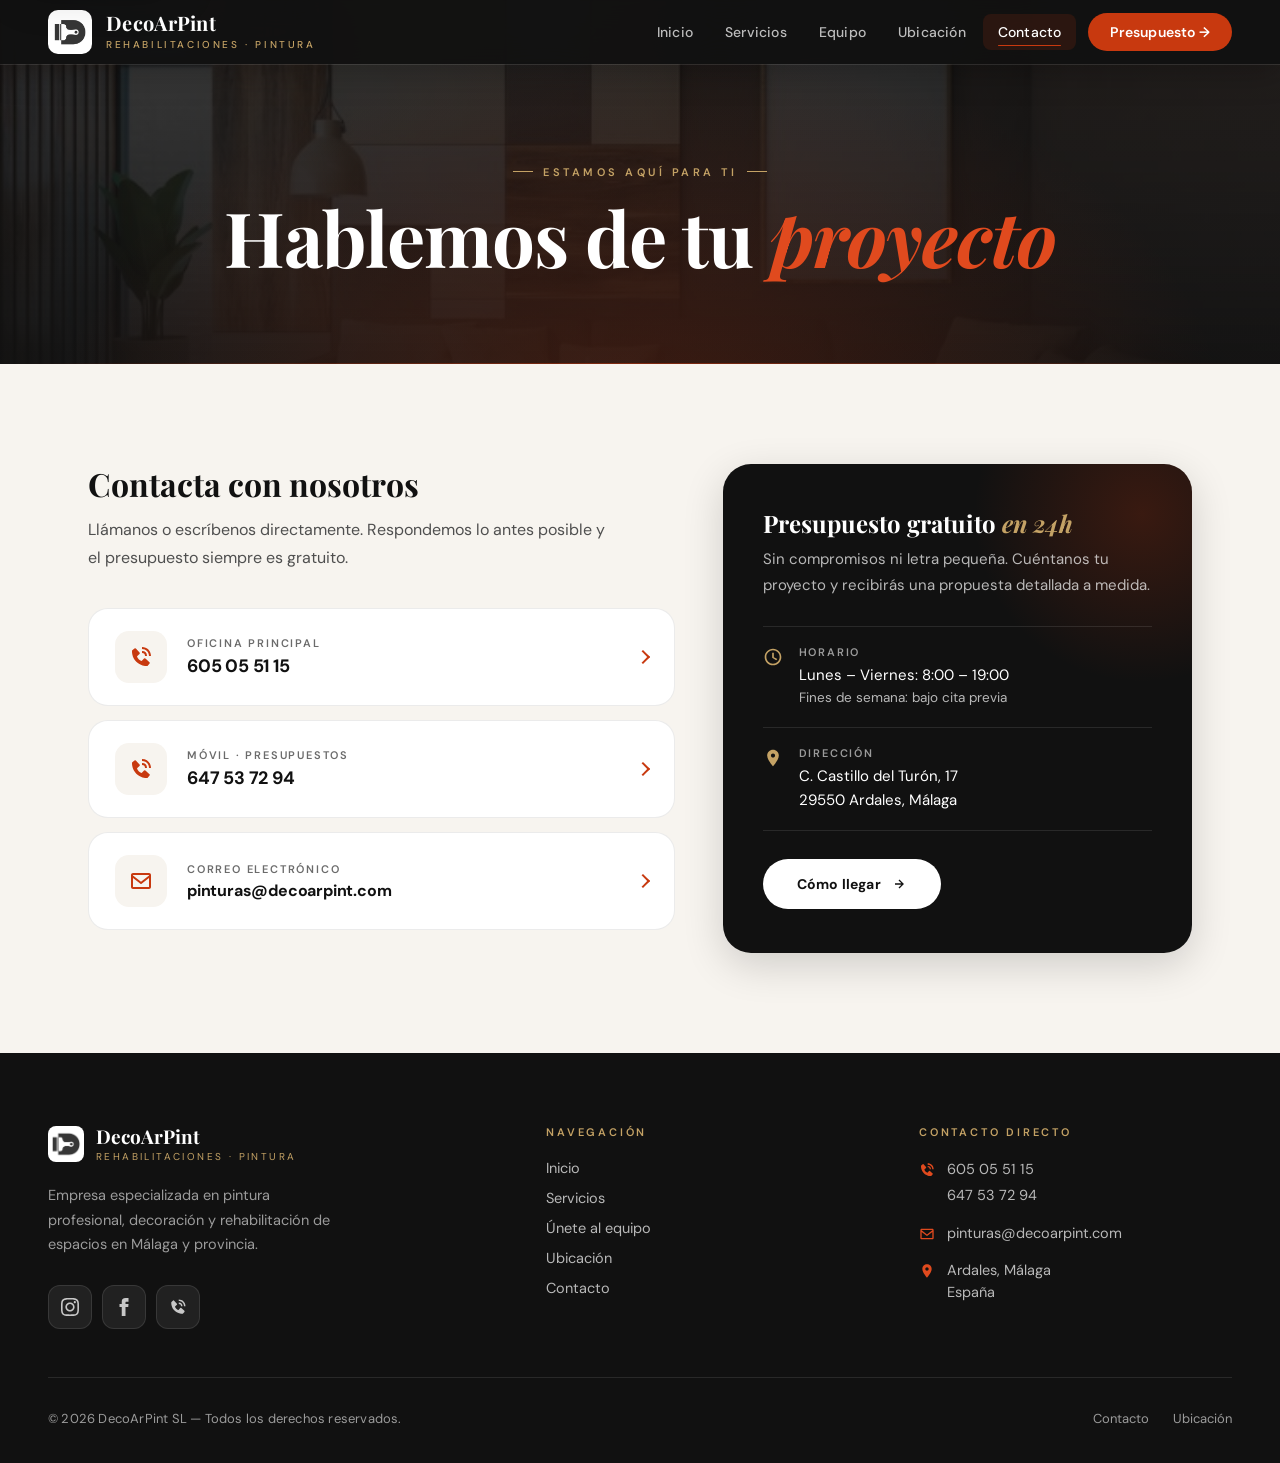
==== commit cc22928c: "Mejora visual, accesibilidad y responsive de la web - Corrige el botón "Ver en Google Maps" (texto i" ====
--- a/HTML/contacto.html
+++ b/HTML/contacto.html
@@ -4,50 +4,65 @@
   <meta charset="UTF-8" />
   <meta name="viewport" content="width=device-width, initial-scale=1.0" />
   <meta name="description" content="Contacta con DecoArPint — Solicita tu presupuesto gratuito de pintura y rehabilitación en Málaga." />
+  <meta name="theme-color" content="#111111" />
   <title>Contacto — DecoArPint</title>
+  <link rel="icon" type="image/png" href="../imagenes/logo.png" />
+  <link rel="preconnect" href="https://fonts.googleapis.com" />
+  <link rel="preconnect" href="https://fonts.gstatic.com" crossorigin />
+  <link rel="stylesheet" href="https://fonts.googleapis.com/css2?family=DM+Sans:wght@400;500;600;700&family=Playfair+Display:ital,wght@0,400;0,600;0,700;0,900;1,700&display=swap" />
   <link rel="stylesheet" href="../css/estilos.css" />
+  <script>document.documentElement.classList.add('js');</script>
 </head>
 <body>
 
-  <nav class="mobile-nav" aria-label="Menú móvil">
+  <a href="#main" class="skip-link">Saltar al contenido</a>
+
+  <!-- ─── MOBILE NAV ─── -->
+  <nav class="mobile-nav" id="mobileNav" aria-label="Menú móvil">
     <a href="index.html">Inicio</a>
     <a href="tienda.html">Servicios</a>
-    <a href="recursoshumanos.html">Recursos humanos</a>
+    <a href="recursoshumanos.html">Equipo</a>
     <a href="ubicacion.html">Ubicación</a>
-    <a href="contacto.html" class="active">Contacto</a>
+    <a href="contacto.html" class="active" aria-current="page">Contacto</a>
+    <a href="contacto.html" class="nav-cta">Presupuesto gratis →</a>
   </nav>
 
+  <!-- ─── HEADER ─── -->
   <header>
     <div class="header-inner">
-      <a href="index.html" class="logo-brand">
+      <a href="index.html" class="logo-brand" aria-label="DecoArPint — Inicio">
         <div class="logo-wrap">
-          <img src="../imagenes/logo.png" alt="DecoArPint Logo" />
+          <img src="../imagenes/logo.png" alt="" width="509" height="472" />
         </div>
         <div class="brand-text">
-          <h1>DecoArPint</h1>
-          <span>Rehabilitaciones · Pintura</span>
+          <span class="brand-name">DecoArPint</span>
+          <span class="brand-tagline">Rehabilitaciones · Pintura</span>
         </div>
       </a>
-      <nav aria-label="Navegación principal">
+
+      <nav class="main-nav" aria-label="Navegación principal">
         <a href="index.html">Inicio</a>
         <a href="tienda.html">Servicios</a>
         <a href="recursoshumanos.html">Equipo</a>
         <a href="ubicacion.html">Ubicación</a>
-        <a href="contacto.html" class="active">Contacto</a>
+        <a href="contacto.html" class="active" aria-current="page">Contacto</a>
         <a href="contacto.html" class="nav-cta">Presupuesto →</a>
       </nav>
-      <button class="menu-toggle" aria-label="Abrir menú"><span></span><span></span><span></span></button>
+
+      <button class="menu-toggle" type="button" aria-label="Abrir menú" aria-expanded="false" aria-controls="mobileNav">
+        <span></span><span></span><span></span>
+      </button>
     </div>
   </header>
 
-  <main>
-    <div class="page-hero">
+  <main id="main" tabindex="-1">
+    <div class="page-hero page-hero--contacto">
       <p class="page-hero-eyebrow">Estamos aquí para ti</p>
       <h1 class="page-hero-title">Hablemos de tu <em>proyecto</em></h1>
     </div>
 
-    <section class="contact-section">
-      <div class="contact-layout" style="grid-template-columns:1fr;max-width:640px;margin:0 auto;">
+    <section class="contact-section" aria-label="Datos de contacto">
+      <div class="contact-layout">
 
         <div class="contact-info-block" data-reveal>
           <h2 class="contact-info-title">Contacta con nosotros</h2>
@@ -55,7 +70,7 @@
 
           <div class="contact-cards">
             <a href="tel:+34605055115" class="contact-item">
-              <div class="contact-icon">
+              <div class="contact-icon" aria-hidden="true">
                 <svg xmlns="http://www.w3.org/2000/svg" viewBox="0 0 24 24"><path d="M20 10.999h2C22 5.869 18.127 2 12.99 2v2C17.052 4 20 6.943 20 10.999z"/><path d="M13 8c2.103 0 3 .897 3 3h2c0-3.225-1.775-5-5-5v2zm3.422 5.443a1.001 1.001 0 0 0-1.391.043l-2.393 2.461c-.576-.11-1.734-.471-2.926-1.66-1.192-1.193-1.553-2.354-1.66-2.926l2.459-2.394a1 1 0 0 0 .043-1.391L6.859 3.513a1.001 1.001 0 0 0-1.391-.087l-2.17 1.861a1 1 0 0 0-.29.649c-.015.25-.301 6.172 4.291 10.766C11.305 20.707 16.323 21 17.705 21c.202 0 .326-.006.359-.008a.992.992 0 0 0 .648-.291l1.86-2.171a1 1 0 0 0-.086-1.391l-4.064-3.696z"/></svg>
               </div>
               <div class="contact-text">
@@ -65,7 +80,7 @@
             </a>
 
             <a href="tel:+34647537294" class="contact-item">
-              <div class="contact-icon">
+              <div class="contact-icon" aria-hidden="true">
                 <svg xmlns="http://www.w3.org/2000/svg" viewBox="0 0 24 24"><path d="M20 10.999h2C22 5.869 18.127 2 12.99 2v2C17.052 4 20 6.943 20 10.999z"/><path d="M13 8c2.103 0 3 .897 3 3h2c0-3.225-1.775-5-5-5v2zm3.422 5.443a1.001 1.001 0 0 0-1.391.043l-2.393 2.461c-.576-.11-1.734-.471-2.926-1.66-1.192-1.193-1.553-2.354-1.66-2.926l2.459-2.394a1 1 0 0 0 .043-1.391L6.859 3.513a1.001 1.001 0 0 0-1.391-.087l-2.17 1.861a1 1 0 0 0-.29.649c-.015.25-.301 6.172 4.291 10.766C11.305 20.707 16.323 21 17.705 21c.202 0 .326-.006.359-.008a.992.992 0 0 0 .648-.291l1.86-2.171a1 1 0 0 0-.086-1.391l-4.064-3.696z"/></svg>
               </div>
               <div class="contact-text">
@@ -75,27 +90,56 @@
             </a>
 
             <a href="mailto:pinturas@decoarpint.com" class="contact-item">
-              <div class="contact-icon">
+              <div class="contact-icon" aria-hidden="true">
                 <svg xmlns="http://www.w3.org/2000/svg" viewBox="0 0 24 24"><path d="M20 4H4c-1.103 0-2 .897-2 2v12c0 1.103.897 2 2 2h16c1.103 0 2-.897 2-2V6c0-1.103-.897-2-2-2zm0 2v.511l-8 6.223-8-6.222V6h16zM4 18V9.044l7.386 5.745a.994.994 0 0 0 1.228 0L20 9.044 20.002 18H4z"/></svg>
               </div>
               <div class="contact-text">
                 <div class="contact-type">Correo electrónico</div>
-                <div class="contact-value" style="font-size:15px;">pinturas@decoarpint.com</div>
-              </div>
-            </a>
-          </div>
-        </div>
+                <div class="contact-value contact-value--sm">pinturas@decoarpint.com</div>
+              </div>
+            </a>
+          </div>
+        </div>
+
+        <aside class="contact-aside" data-reveal="right" data-delay="1" aria-labelledby="aside-title">
+          <h2 class="contact-aside-title" id="aside-title">Presupuesto gratuito <em>en 24h</em></h2>
+          <p class="contact-aside-desc">Sin compromisos ni letra pequeña. Cuéntanos tu proyecto y recibirás una propuesta detallada a medida.</p>
+
+          <div class="aside-detail">
+            <svg xmlns="http://www.w3.org/2000/svg" viewBox="0 0 24 24" aria-hidden="true"><path d="M12 2C6.486 2 2 6.486 2 12s4.486 10 10 10 10-4.486 10-10S17.514 2 12 2zm0 18c-4.411 0-8-3.589-8-8s3.589-8 8-8 8 3.589 8 8-3.589 8-8 8z"/><path d="M13 7h-2v6l4.828 2.828 1.414-1.414L13 12.172z"/></svg>
+            <div>
+              <div class="aside-label">Horario</div>
+              <div class="aside-value">Lunes – Viernes: 8:00 – 19:00<small>Fines de semana: bajo cita previa</small></div>
+            </div>
+          </div>
+
+          <div class="aside-detail">
+            <svg xmlns="http://www.w3.org/2000/svg" viewBox="0 0 24 24" aria-hidden="true"><path d="M12 2C8.13 2 5 5.13 5 9c0 5.25 7 13 7 13s7-7.75 7-13c0-3.87-3.13-7-7-7zm0 9.5c-1.38 0-2.5-1.12-2.5-2.5s1.12-2.5 2.5-2.5 2.5 1.12 2.5 2.5-1.12 2.5-2.5 2.5z"/></svg>
+            <div>
+              <div class="aside-label">Dirección</div>
+              <div class="aside-value">C. Castillo del Turón, 17<br>29550 Ardales, Málaga</div>
+            </div>
+          </div>
+
+          <a href="ubicacion.html" class="btn-primary">
+            Cómo llegar
+            <svg xmlns="http://www.w3.org/2000/svg" viewBox="0 0 24 24" aria-hidden="true"><path d="m11.293 17.293 1.414 1.414L19.414 12l-6.707-6.707-1.414 1.414L15.586 11H6v2h9.586z"/></svg>
+          </a>
+        </aside>
 
       </div>
     </section>
   </main>
 
+  <!-- ─── FOOTER ─── -->
   <footer>
     <div class="footer-inner">
       <div class="footer-grid">
+
+        <!-- Brand -->
         <div class="footer-brand-block">
           <a href="index.html" class="footer-brand">
-            <img src="../imagenes/logo.png" alt="DecoArPint" />
+            <img src="../imagenes/logo.png" alt="" width="509" height="472" loading="lazy" decoding="async" />
             <div>
               <div class="footer-brand-name">DecoArPint</div>
               <span class="footer-brand-sub">Rehabilitaciones · Pintura</span>
@@ -103,16 +147,16 @@
           </a>
           <p class="footer-tagline">Empresa especializada en pintura profesional, decoración y rehabilitación de espacios en Málaga y provincia.</p>
           <div class="footer-social">
-            <a href="https://www.instagram.com/decoarpint_sl/" target="_blank" rel="noopener" class="social-btn" title="Instagram">
-              <svg xmlns="http://www.w3.org/2000/svg" viewBox="0 0 24 24"><path d="M12 2.163c3.204 0 3.584.012 4.85.07 3.252.148 4.771 1.691 4.919 4.919.058 1.265.069 1.645.069 4.849 0 3.205-.012 3.584-.069 4.849-.149 3.225-1.664 4.771-4.919 4.919-1.266.058-1.644.07-4.85.07-3.204 0-3.584-.012-4.849-.07-3.26-.149-4.771-1.699-4.919-4.92-.058-1.265-.07-1.644-.07-4.849 0-3.204.013-3.583.07-4.849.149-3.227 1.664-4.771 4.919-4.919 1.266-.057 1.645-.069 4.849-.069zm0-2.163c-3.259 0-3.667.014-4.947.072-4.358.2-6.78 2.618-6.98 6.98-.059 1.281-.073 1.689-.073 4.948 0 3.259.014 3.668.072 4.948.2 4.358 2.618 6.78 6.98 6.98 1.281.058 1.689.072 4.948.072 3.259 0 3.668-.014 4.948-.072 4.354-.2 6.782-2.618 6.979-6.98.059-1.28.073-1.689.073-4.948 0-3.259-.014-3.667-.072-4.947-.196-4.354-2.617-6.78-6.979-6.98-1.281-.059-1.69-.073-4.949-.073zm0 5.838c-3.403 0-6.162 2.759-6.162 6.162s2.759 6.163 6.162 6.163 6.162-2.759 6.162-6.163c0-3.403-2.759-6.162-6.162-6.162zm0 10.162c-2.209 0-4-1.79-4-4 0-2.209 1.791-4 4-4s4 1.791 4 4c0 2.21-1.791 4-4 4zm6.406-11.845c-.796 0-1.441.645-1.441 1.44s.645 1.44 1.441 1.44c.795 0 1.439-.645 1.439-1.44s-.644-1.44-1.439-1.44z"/></svg>
-            </a>
-            <a href="https://www.facebook.com/decoarpint?locale=es_ES" target="_blank" rel="noopener" class="social-btn" title="Facebook">
-              <svg xmlns="http://www.w3.org/2000/svg" viewBox="0 0 24 24"><path d="M9 8h-3v4h3v12h5v-12h3.642l.358-4h-4v-1.667c0-.955.192-1.333 1.115-1.333h2.885v-5h-3.808c-3.596 0-5.192 1.583-5.192 4.615v3.385z"/></svg>
+            <a href="https://www.instagram.com/decoarpint_sl/" target="_blank" rel="noopener noreferrer" class="social-btn" aria-label="Instagram (se abre en una pestaña nueva)">
+              <svg xmlns="http://www.w3.org/2000/svg" viewBox="0 0 24 24" aria-hidden="true"><path d="M12 2.163c3.204 0 3.584.012 4.85.07 3.252.148 4.771 1.691 4.919 4.919.058 1.265.069 1.645.069 4.849 0 3.205-.012 3.584-.069 4.849-.149 3.225-1.664 4.771-4.919 4.919-1.266.058-1.644.07-4.85.07-3.204 0-3.584-.012-4.849-.07-3.26-.149-4.771-1.699-4.919-4.92-.058-1.265-.07-1.644-.07-4.849 0-3.204.013-3.583.07-4.849.149-3.227 1.664-4.771 4.919-4.919 1.266-.057 1.645-.069 4.849-.069zm0-2.163c-3.259 0-3.667.014-4.947.072-4.358.2-6.78 2.618-6.98 6.98-.059 1.281-.073 1.689-.073 4.948 0 3.259.014 3.668.072 4.948.2 4.358 2.618 6.78 6.98 6.98 1.281.058 1.689.072 4.948.072 3.259 0 3.668-.014 4.948-.072 4.354-.2 6.782-2.618 6.979-6.98.059-1.28.073-1.689.073-4.948 0-3.259-.014-3.667-.072-4.947-.196-4.354-2.617-6.78-6.979-6.98-1.281-.059-1.69-.073-4.949-.073zm0 5.838c-3.403 0-6.162 2.759-6.162 6.162s2.759 6.163 6.162 6.163 6.162-2.759 6.162-6.163c0-3.403-2.759-6.162-6.162-6.162zm0 10.162c-2.209 0-4-1.79-4-4 0-2.209 1.791-4 4-4s4 1.791 4 4c0 2.21-1.791 4-4 4zm6.406-11.845c-.796 0-1.441.645-1.441 1.44s.645 1.44 1.441 1.44c.795 0 1.439-.645 1.439-1.44s-.644-1.44-1.439-1.44z"/></svg>
+            </a>
+            <a href="https://www.facebook.com/decoarpint?locale=es_ES" target="_blank" rel="noopener noreferrer" class="social-btn" aria-label="Facebook (se abre en una pestaña nueva)">
+              <svg xmlns="http://www.w3.org/2000/svg" viewBox="0 0 24 24" aria-hidden="true"><path d="M9 8h-3v4h3v12h5v-12h3.642l.358-4h-4v-1.667c0-.955.192-1.333 1.115-1.333h2.885v-5h-3.808c-3.596 0-5.192 1.583-5.192 4.615v3.385z"/></svg>
             </a>
             <div class="phone-container">
-              <div class="social-btn" id="phoneToggle" role="button" tabindex="0" title="Teléfonos">
-                <svg xmlns="http://www.w3.org/2000/svg" viewBox="0 0 24 24"><path d="M20 10.999h2C22 5.869 18.127 2 12.99 2v2C17.052 4 20 6.943 20 10.999z"/><path d="M13 8c2.103 0 3 .897 3 3h2c0-3.225-1.775-5-5-5v2zm3.422 5.443a1.001 1.001 0 0 0-1.391.043l-2.393 2.461c-.576-.11-1.734-.471-2.926-1.66-1.192-1.193-1.553-2.354-1.66-2.926l2.459-2.394a1 1 0 0 0 .043-1.391L6.859 3.513a1.001 1.001 0 0 0-1.391-.087l-2.17 1.861a1 1 0 0 0-.29.649c-.015.25-.301 6.172 4.291 10.766C11.305 20.707 16.323 21 17.705 21c.202 0 .326-.006.359-.008a.992.992 0 0 0 .648-.291l1.86-2.171a1 1 0 0 0-.086-1.391l-4.064-3.696z"/></svg>
-              </div>
+              <button type="button" class="social-btn" id="phoneToggle" aria-label="Ver teléfonos de contacto" aria-expanded="false" aria-controls="phoneDropdown">
+                <svg xmlns="http://www.w3.org/2000/svg" viewBox="0 0 24 24" aria-hidden="true"><path d="M20 10.999h2C22 5.869 18.127 2 12.99 2v2C17.052 4 20 6.943 20 10.999z"/><path d="M13 8c2.103 0 3 .897 3 3h2c0-3.225-1.775-5-5-5v2zm3.422 5.443a1.001 1.001 0 0 0-1.391.043l-2.393 2.461c-.576-.11-1.734-.471-2.926-1.66-1.192-1.193-1.553-2.354-1.66-2.926l2.459-2.394a1 1 0 0 0 .043-1.391L6.859 3.513a1.001 1.001 0 0 0-1.391-.087l-2.17 1.861a1 1 0 0 0-.29.649c-.015.25-.301 6.172 4.291 10.766C11.305 20.707 16.323 21 17.705 21c.202 0 .326-.006.359-.008a.992.992 0 0 0 .648-.291l1.86-2.171a1 1 0 0 0-.086-1.391l-4.064-3.696z"/></svg>
+              </button>
               <div class="phone-dropdown" id="phoneDropdown">
                 <a href="tel:+34605055115" class="phone-option">
                   <span class="phone-opt-label">Oficina Principal</span>
@@ -126,7 +170,9 @@
             </div>
           </div>
         </div>
-        <div>
+
+        <!-- Links -->
+        <nav aria-label="Navegación del pie de página">
           <p class="footer-col-title">Navegación</p>
           <div class="footer-col-links">
             <a href="index.html">Inicio</a>
@@ -135,24 +181,32 @@
             <a href="ubicacion.html">Ubicación</a>
             <a href="contacto.html">Contacto</a>
           </div>
-        </div>
+        </nav>
+
+        <!-- Contact -->
         <div>
           <p class="footer-col-title">Contacto directo</p>
           <div class="footer-contact-item">
-            <svg xmlns="http://www.w3.org/2000/svg" viewBox="0 0 24 24"><path d="M20 10.999h2C22 5.869 18.127 2 12.99 2v2C17.052 4 20 6.943 20 10.999z"/><path d="M13 8c2.103 0 3 .897 3 3h2c0-3.225-1.775-5-5-5v2zm3.422 5.443a1.001 1.001 0 0 0-1.391.043l-2.393 2.461c-.576-.11-1.734-.471-2.926-1.66-1.192-1.193-1.553-2.354-1.66-2.926l2.459-2.394a1 1 0 0 0 .043-1.391L6.859 3.513a1.001 1.001 0 0 0-1.391-.087l-2.17 1.861a1 1 0 0 0-.29.649c-.015.25-.301 6.172 4.291 10.766C11.305 20.707 16.323 21 17.705 21c.202 0 .326-.006.359-.008a.992.992 0 0 0 .648-.291l1.86-2.171a1 1 0 0 0-.086-1.391l-4.064-3.696z"/></svg>
+            <svg xmlns="http://www.w3.org/2000/svg" viewBox="0 0 24 24" aria-hidden="true"><path d="M20 10.999h2C22 5.869 18.127 2 12.99 2v2C17.052 4 20 6.943 20 10.999z"/><path d="M13 8c2.103 0 3 .897 3 3h2c0-3.225-1.775-5-5-5v2zm3.422 5.443a1.001 1.001 0 0 0-1.391.043l-2.393 2.461c-.576-.11-1.734-.471-2.926-1.66-1.192-1.193-1.553-2.354-1.66-2.926l2.459-2.394a1 1 0 0 0 .043-1.391L6.859 3.513a1.001 1.001 0 0 0-1.391-.087l-2.17 1.861a1 1 0 0 0-.29.649c-.015.25-.301 6.172 4.291 10.766C11.305 20.707 16.323 21 17.705 21c.202 0 .326-.006.359-.008a.992.992 0 0 0 .648-.291l1.86-2.171a1 1 0 0 0-.086-1.391l-4.064-3.696z"/></svg>
             <div>
               <a href="tel:+34605055115">605 05 51 15</a>
               <a href="tel:+34647537294">647 53 72 94</a>
             </div>
           </div>
           <div class="footer-contact-item">
-            <svg xmlns="http://www.w3.org/2000/svg" viewBox="0 0 24 24"><path d="M20 4H4c-1.103 0-2 .897-2 2v12c0 1.103.897 2 2 2h16c1.103 0 2-.897 2-2V6c0-1.103-.897-2-2-2zm0 2v.511l-8 6.223-8-6.222V6h16zM4 18V9.044l7.386 5.745a.994.994 0 0 0 1.228 0L20 9.044 20.002 18H4z"/></svg>
+            <svg xmlns="http://www.w3.org/2000/svg" viewBox="0 0 24 24" aria-hidden="true"><path d="M20 4H4c-1.103 0-2 .897-2 2v12c0 1.103.897 2 2 2h16c1.103 0 2-.897 2-2V6c0-1.103-.897-2-2-2zm0 2v.511l-8 6.223-8-6.222V6h16zM4 18V9.044l7.386 5.745a.994.994 0 0 0 1.228 0L20 9.044 20.002 18H4z"/></svg>
             <a href="mailto:pinturas@decoarpint.com">pinturas@decoarpint.com</a>
           </div>
-        </div>
+          <div class="footer-contact-item">
+            <svg xmlns="http://www.w3.org/2000/svg" viewBox="0 0 24 24" aria-hidden="true"><path d="M12 2C8.13 2 5 5.13 5 9c0 5.25 7 13 7 13s7-7.75 7-13c0-3.87-3.13-7-7-7zm0 9.5c-1.38 0-2.5-1.12-2.5-2.5s1.12-2.5 2.5-2.5 2.5 1.12 2.5 2.5-1.12 2.5-2.5 2.5z"/></svg>
+            <a href="ubicacion.html">Ardales, Málaga<br>España</a>
+          </div>
+        </div>
+
       </div>
+
       <div class="footer-bottom">
-        <p class="footer-copy">&copy; 2025 DecoArPint SL — Todos los derechos reservados.</p>
+        <p class="footer-copy">&copy; <span data-year>2026</span> DecoArPint SL — Todos los derechos reservados.</p>
         <div class="footer-bottom-links">
           <a href="contacto.html">Contacto</a>
           <a href="ubicacion.html">Ubicación</a>
--- a/css/estilos.css
+++ b/css/estilos.css
@@ -1,9 +1,7 @@
 /* ============================================
-   DECOARPINT — PREMIUM DESIGN SYSTEM 2026
-   Inspired by: Apple, Stripe, Linear, Framer
+   DECOARPINT — DESIGN SYSTEM
+   Fuentes: Playfair Display + DM Sans (cargadas desde el <head> de cada página)
    ============================================ */
-
-@import url('https://fonts.googleapis.com/css2?family=Playfair+Display:ital,wght@0,400;0,600;0,700;0,900;1,400;1,700&family=DM+Sans:wght@300;400;500;600;700&display=swap');
 
 /* ============================================
    DESIGN TOKENS
@@ -28,20 +26,22 @@
   --gold-light:   #dbbf8a;
 
   /* Text */
-  --text-primary:  #111111;
-  --text-secondary:#555555;
-  --text-muted:    #999999;
-  --text-ghost:    rgba(255,255,255,0.45);
+  --text-primary:   #111111;
+  --text-secondary: #4f4f4f;
+  --text-muted:     #6b6b6b;
+  --text-ghost:     rgba(255,255,255,0.72);
+  --text-on-dark:   rgba(255,255,255,0.7);
+  --text-on-dark-soft: rgba(255,255,255,0.58);
 
   /* Borders */
-  --border-light:  rgba(0,0,0,0.07);
-  --border-dark:   rgba(255,255,255,0.08);
+  --border-light:  rgba(0,0,0,0.08);
+  --border-dark:   rgba(255,255,255,0.1);
 
   /* Shadows */
   --shadow-xs:   0 1px 4px rgba(0,0,0,0.08);
-  --shadow-sm:   0 4px 16px rgba(0,0,0,0.1);
-  --shadow-md:   0 12px 40px rgba(0,0,0,0.18);
-  --shadow-lg:   0 30px 80px rgba(0,0,0,0.3);
+  --shadow-sm:   0 4px 16px rgba(0,0,0,0.08);
+  --shadow-md:   0 12px 40px rgba(0,0,0,0.16);
+  --shadow-lg:   0 30px 80px rgba(0,0,0,0.22);
   --shadow-accent: 0 16px 48px rgba(200,57,15,0.35);
 
   /* Radii */
@@ -50,6 +50,11 @@
   --r-lg:   20px;
   --r-xl:   28px;
   --r-full: 999px;
+
+  /* Layout */
+  --container: 1264px;
+  --gutter:    48px;
+  --edge: max(var(--gutter), calc((100% - var(--container)) / 2));
 
   /* Transitions */
   --ease:      cubic-bezier(0.25, 0.46, 0.45, 0.94);
@@ -73,6 +78,7 @@
 html {
   scroll-behavior: smooth;
   font-size: 16px;
+  scroll-padding-top: 88px;
 }
 
 body {
@@ -87,11 +93,54 @@
   -moz-osx-font-smoothing: grayscale;
 }
 
-img { display: block; max-width: 100%; }
-a { text-decoration: none; }
+img { display: block; max-width: 100%; height: auto; }
+a { text-decoration: none; color: inherit; }
 button { font-family: inherit; }
 
-/* Custom cursor removed — using default browser cursor */
+/* Focus — visible only for keyboard users */
+:focus-visible {
+  outline: 2px solid var(--accent);
+  outline-offset: 3px;
+  border-radius: 4px;
+}
+
+header :focus-visible,
+footer :focus-visible,
+.mobile-nav :focus-visible,
+.hero-section :focus-visible,
+.stats-section :focus-visible,
+.cta-banner :focus-visible,
+.contact-aside :focus-visible {
+  outline-color: var(--gold-light);
+}
+
+/* Accessibility utilities */
+.sr-only {
+  position: absolute;
+  width: 1px; height: 1px;
+  padding: 0; margin: -1px;
+  overflow: hidden;
+  clip: rect(0, 0, 0, 0);
+  white-space: nowrap;
+  border: 0;
+}
+
+.skip-link {
+  position: fixed;
+  top: 12px; left: 12px;
+  z-index: 10000;
+  background: var(--white);
+  color: var(--carbon);
+  padding: 12px 20px;
+  border-radius: var(--r-full);
+  font-size: 14px;
+  font-weight: 700;
+  box-shadow: var(--shadow-md);
+  transform: translateY(-160%);
+  transition: transform var(--t-fast) var(--ease);
+}
+
+.skip-link:focus { transform: translateY(0); }
 
 /* ============================================
    SCROLL PROGRESS BAR
@@ -103,8 +152,8 @@
   background: var(--accent);
   z-index: 9990;
   width: 0%;
-  transition: width 0.1s linear;
   box-shadow: 0 0 8px var(--accent);
+  pointer-events: none;
 }
 
 /* ============================================
@@ -114,11 +163,11 @@
   position: fixed;
   top: 0; left: 0; right: 0;
   z-index: 1000;
-  transition: background var(--t-mid) var(--ease), box-shadow var(--t-mid) var(--ease), padding var(--t-mid) var(--ease);
+  transition: background var(--t-mid) var(--ease), box-shadow var(--t-mid) var(--ease);
 }
 
 header.transparent {
-  background: transparent;
+  background: linear-gradient(to bottom, rgba(17,17,17,0.55), transparent);
   box-shadow: none;
 }
 
@@ -130,14 +179,14 @@
 }
 
 .header-inner {
-  max-width: 1360px;
+  max-width: calc(var(--container) + 2 * var(--gutter));
   margin: 0 auto;
-  padding: 0 48px;
+  padding: 0 var(--gutter);
   height: 76px;
   display: flex;
   align-items: center;
   justify-content: space-between;
-  gap: 40px;
+  gap: 32px;
   transition: height var(--t-mid) var(--ease);
 }
 
@@ -148,7 +197,6 @@
   display: flex;
   align-items: center;
   gap: 14px;
-  text-decoration: none;
   flex-shrink: 0;
 }
 
@@ -163,7 +211,7 @@
 }
 
 .logo-brand:hover .logo-wrap {
-  transform: rotate(-6deg) scale(1.1);
+  transform: rotate(-6deg) scale(1.08);
   box-shadow: 0 0 24px var(--accent-glow);
 }
 
@@ -172,7 +220,8 @@
   object-fit: contain;
 }
 
-.brand-text h1 {
+.brand-name {
+  display: block;
   font-family: 'Playfair Display', serif;
   font-size: 20px;
   font-weight: 700;
@@ -181,28 +230,28 @@
   line-height: 1;
 }
 
-.brand-text span {
-  font-size: 9px;
+.brand-tagline {
+  font-size: 10px;
   color: var(--gold);
-  letter-spacing: 3px;
+  letter-spacing: 2.6px;
   text-transform: uppercase;
-  font-weight: 400;
+  font-weight: 500;
   display: block;
-  margin-top: 3px;
-}
-
-/* Nav */
-nav {
+  margin-top: 5px;
+}
+
+/* Desktop nav */
+.main-nav {
   display: flex;
   align-items: center;
   gap: 2px;
 }
 
-nav a {
+.main-nav a {
   color: var(--text-ghost);
-  font-size: 13.5px;
+  font-size: 14px;
   font-weight: 500;
-  padding: 8px 15px;
+  padding: 9px 15px;
   border-radius: var(--r-sm);
   transition: color var(--t-fast) ease, background var(--t-fast) ease;
   letter-spacing: 0.2px;
@@ -210,10 +259,10 @@
   white-space: nowrap;
 }
 
-nav a::after {
+.main-nav a::after {
   content: '';
   position: absolute;
-  bottom: 3px; left: 15px; right: 15px;
+  bottom: 4px; left: 15px; right: 15px;
   height: 1.5px;
   background: var(--accent);
   transform: scaleX(0);
@@ -222,49 +271,51 @@
   border-radius: 2px;
 }
 
-nav a:hover {
+.main-nav a:hover {
   color: var(--white);
   background: rgba(255,255,255,0.06);
 }
 
-nav a:hover::after { transform: scaleX(1); }
-
-nav a.active {
+.main-nav a:hover::after,
+.main-nav a.active::after { transform: scaleX(1); }
+
+.main-nav a.active {
   color: var(--white);
-  background: rgba(200,57,15,0.12);
-}
-
-nav a.active::after { transform: scaleX(1); }
+  background: rgba(200,57,15,0.14);
+}
 
 /* CTA nav button */
-.nav-cta {
-  background: var(--accent) !important;
-  color: var(--white) !important;
-  border-radius: var(--r-full) !important;
-  padding: 9px 22px !important;
-  font-weight: 600 !important;
-  font-size: 13px !important;
-  letter-spacing: 0.3px !important;
-  margin-left: 8px;
-  transition: background var(--t-fast) ease, transform var(--t-fast) var(--ease-back), box-shadow var(--t-fast) ease !important;
-}
-
-.nav-cta::after { display: none !important; }
-
-.nav-cta:hover {
-  background: var(--accent-warm) !important;
-  transform: translateY(-1px) !important;
-  box-shadow: var(--shadow-accent) !important;
-}
+.main-nav a.nav-cta {
+  background: var(--accent);
+  color: var(--white);
+  border-radius: var(--r-full);
+  padding: 10px 22px;
+  font-weight: 600;
+  margin-left: 10px;
+  transition: background var(--t-fast) ease, transform var(--t-fast) var(--ease-back), box-shadow var(--t-fast) ease;
+}
+
+.main-nav a.nav-cta::after { display: none; }
+
+.main-nav a.nav-cta:hover {
+  background: var(--accent-warm);
+  transform: translateY(-1px);
+  box-shadow: var(--shadow-accent);
+}
+
+.main-nav a.nav-cta:active { transform: translateY(0); }
 
 /* Mobile hamburger */
 .menu-toggle {
   display: none;
   flex-direction: column;
+  justify-content: center;
+  align-items: center;
   gap: 5px;
   cursor: pointer;
-  padding: 8px;
+  width: 44px; height: 44px;
   border: none;
+  border-radius: var(--r-sm);
   background: none;
   z-index: 1001;
 }
@@ -288,29 +339,32 @@
   inset: 0;
   background: rgba(17,17,17,0.98);
   backdrop-filter: blur(24px);
+  -webkit-backdrop-filter: blur(24px);
   z-index: 999;
   display: flex;
   flex-direction: column;
   align-items: center;
   justify-content: center;
-  gap: 8px;
+  gap: 6px;
+  padding: 96px 24px 48px;
+  overflow-y: auto;
   opacity: 0;
-  pointer-events: none;
-  transition: opacity var(--t-mid) var(--ease);
+  visibility: hidden;
+  transition: opacity var(--t-mid) var(--ease), visibility 0s linear var(--t-mid);
 }
 
 .mobile-nav.open {
   opacity: 1;
-  pointer-events: all;
+  visibility: visible;
+  transition: opacity var(--t-mid) var(--ease), visibility 0s linear 0s;
 }
 
 .mobile-nav a {
   font-family: 'Playfair Display', serif;
-  font-size: clamp(28px, 5vw, 44px);
+  font-size: clamp(28px, 6vw, 42px);
   font-weight: 700;
-  color: rgba(255,255,255,0.5);
-  text-decoration: none;
-  transition: color var(--t-fast) ease;
+  color: rgba(255,255,255,0.62);
+  padding: 6px 16px;
   transform: translateY(20px);
   opacity: 0;
   transition: color var(--t-fast) ease, transform var(--t-mid) var(--ease), opacity var(--t-mid) var(--ease);
@@ -329,12 +383,26 @@
 .mobile-nav.open a:nth-child(6) { transition-delay: 0.30s; }
 
 .mobile-nav a:hover { color: var(--white); }
-.mobile-nav a.active { color: var(--accent); }
+.mobile-nav a.active { color: var(--accent-warm); }
+
+.mobile-nav a.nav-cta {
+  margin-top: 20px;
+  font-family: 'DM Sans', sans-serif;
+  font-size: 17px;
+  font-weight: 600;
+  color: var(--white);
+  background: var(--accent);
+  border-radius: var(--r-full);
+  padding: 14px 32px;
+}
+
+.mobile-nav a.nav-cta:hover { background: var(--accent-warm); }
 
 /* ============================================
    MAIN
    ============================================ */
 main { flex: 1; }
+main:focus { outline: none; }
 
 /* ============================================
    HERO SECTION
@@ -367,7 +435,6 @@
   filter: brightness(0.45) saturate(0.9);
   transform: scale(1.06);
   transition: transform 7s var(--ease-out), filter 1.4s ease;
-  will-change: transform;
 }
 
 .carousel-slide.active img {
@@ -381,7 +448,7 @@
   inset: 0;
   background:
     linear-gradient(to right, rgba(17,17,17,0.75) 0%, rgba(17,17,17,0.1) 55%, transparent 100%),
-    linear-gradient(to top, rgba(17,17,17,0.85) 0%, transparent 50%);
+    linear-gradient(to top, rgba(17,17,17,0.85) 0%, transparent 55%);
 }
 
 /* Grain texture */
@@ -395,11 +462,11 @@
   pointer-events: none;
 }
 
-/* Slide content */
+/* Slide content — aligned with the header container */
 .slide-content {
   position: absolute;
   bottom: 0; left: 0; right: 0;
-  padding: 0 80px 100px;
+  padding: 0 var(--edge) 156px;
   z-index: 3;
 }
 
@@ -407,11 +474,11 @@
   display: inline-flex;
   align-items: center;
   gap: 10px;
-  font-size: 10px;
-  letter-spacing: 4px;
+  font-size: 11px;
+  letter-spacing: 3.5px;
   text-transform: uppercase;
   color: var(--gold);
-  font-weight: 500;
+  font-weight: 600;
   margin-bottom: 16px;
   opacity: 0;
   transform: translateY(20px);
@@ -428,15 +495,16 @@
 
 .slide-title {
   font-family: 'Playfair Display', serif;
-  font-size: clamp(38px, 5.5vw, 72px);
+  font-size: clamp(36px, 5.5vw, 72px);
   font-weight: 700;
   color: var(--white);
   line-height: 1.08;
-  max-width: 660px;
+  max-width: 680px;
   opacity: 0;
   transform: translateY(32px);
   transition: opacity 0.7s var(--ease) 0.35s, transform 0.7s var(--ease) 0.35s;
   letter-spacing: -0.5px;
+  text-wrap: balance;
 }
 
 .slide-cta {
@@ -444,14 +512,13 @@
   align-items: center;
   gap: 10px;
   margin-top: 32px;
-  padding: 14px 32px;
+  padding: 15px 32px;
   background: var(--white);
   color: var(--carbon);
-  font-size: 13px;
+  font-size: 14px;
   font-weight: 700;
-  letter-spacing: 0.5px;
+  letter-spacing: 0.3px;
   border-radius: var(--r-full);
-  text-decoration: none;
   opacity: 0;
   transform: translateY(20px);
   transition:
@@ -493,18 +560,21 @@
 }
 
 .hero-stat {
-  background: rgba(17,17,17,0.7);
+  background: rgba(17,17,17,0.72);
   backdrop-filter: blur(16px);
   -webkit-backdrop-filter: blur(16px);
-  padding: 20px 32px;
+  padding: 22px 32px;
   display: flex;
   flex-direction: column;
-  gap: 4px;
-  min-width: 140px;
+  gap: 6px;
+  min-width: 150px;
   border-top: 1px solid var(--border-dark);
 }
 
-.hero-stat:first-child { border-left: 1px solid var(--border-dark); }
+.hero-stat:first-child {
+  border-left: 1px solid var(--border-dark);
+  border-top-left-radius: var(--r-lg);
+}
 
 .hero-stat-value {
   font-family: 'Playfair Display', serif;
@@ -516,22 +586,25 @@
 }
 
 .hero-stat-label {
-  font-size: 10px;
-  color: rgba(255,255,255,0.45);
-  letter-spacing: 2px;
+  font-size: 11px;
+  color: var(--text-on-dark);
+  letter-spacing: 1.6px;
   text-transform: uppercase;
   font-weight: 500;
+  line-height: 1.45;
 }
 
 /* Scroll indicator */
 .scroll-indicator {
   position: absolute;
-  bottom: 90px; left: 80px;
+  bottom: 40px; left: 50%;
+  transform: translateX(-50%);
   z-index: 4;
   display: flex;
+  flex-direction: column;
   align-items: center;
-  gap: 12px;
-  color: rgba(255,255,255,0.4);
+  gap: 10px;
+  color: rgba(255,255,255,0.55);
   font-size: 10px;
   letter-spacing: 2.5px;
   text-transform: uppercase;
@@ -560,36 +633,48 @@
   100% { top: 200%; }
 }
 
-/* Carousel controls */
+/* Carousel controls — bottom left, under the slide content */
 .carousel-controls {
   position: absolute;
-  bottom: 40px; right: 80px;
+  bottom: 48px;
+  left: var(--edge);
   display: flex;
   align-items: center;
-  gap: 16px;
+  gap: 14px;
   z-index: 10;
 }
 
 .carousel-dots {
   display: flex;
-  gap: 8px;
   align-items: center;
 }
 
 .dot {
+  height: 32px;
+  min-width: 22px;
+  padding: 0 8px;
+  background: none;
+  border: none;
+  cursor: pointer;
+  display: flex;
+  align-items: center;
+  justify-content: center;
+}
+
+.dot::before {
+  content: '';
+  display: block;
   width: 6px; height: 6px;
-  border-radius: 50%;
-  background: rgba(255,255,255,0.3);
-  cursor: pointer;
-  border: none;
-  padding: 0;
-  transition: all var(--t-mid) var(--ease);
-}
-
-.dot.active {
+  border-radius: var(--r-full);
+  background: rgba(255,255,255,0.4);
+  transition: width var(--t-mid) var(--ease), background var(--t-mid) var(--ease);
+}
+
+.dot:hover::before { background: rgba(255,255,255,0.75); }
+
+.dot.active::before {
+  width: 28px;
   background: var(--white);
-  width: 28px;
-  border-radius: 3px;
 }
 
 .carousel-nav {
@@ -601,21 +686,32 @@
   width: 42px; height: 42px;
   border-radius: 50%;
   background: rgba(255,255,255,0.08);
-  border: 1px solid rgba(255,255,255,0.15);
-  color: white;
+  border: 1px solid rgba(255,255,255,0.2);
+  color: var(--white);
   cursor: pointer;
   display: flex; align-items: center; justify-content: center;
   backdrop-filter: blur(12px);
-  transition: all var(--t-fast) var(--ease);
-  font-size: 16px;
+  -webkit-backdrop-filter: blur(12px);
+  transition: background var(--t-fast) var(--ease), border-color var(--t-fast) var(--ease), transform var(--t-fast) var(--ease), box-shadow var(--t-fast) var(--ease);
+}
+
+.carousel-btn svg {
+  width: 18px; height: 18px;
+  fill: currentColor;
 }
 
 .carousel-btn:hover {
   background: var(--accent);
   border-color: var(--accent);
-  transform: scale(1.1);
+  transform: scale(1.08);
   box-shadow: 0 0 20px var(--accent-glow);
 }
+
+.carousel-btn:active { transform: scale(0.96); }
+
+.carousel-pause .icon-play { display: none; }
+.carousel-pause.paused .icon-play { display: block; }
+.carousel-pause.paused .icon-pause { display: none; }
 
 /* ============================================
    SECTION UTILITIES
@@ -624,8 +720,8 @@
   display: inline-flex;
   align-items: center;
   gap: 10px;
-  font-size: 10px;
-  letter-spacing: 4px;
+  font-size: 11px;
+  letter-spacing: 3.5px;
   text-transform: uppercase;
   color: var(--accent);
   font-weight: 600;
@@ -637,16 +733,20 @@
   display: block;
   width: 24px;
   height: 1.5px;
-  background: var(--accent);
-}
+  background: currentColor;
+  flex-shrink: 0;
+}
+
+.section-eyebrow--gold { color: var(--gold); }
 
 .section-title {
   font-family: 'Playfair Display', serif;
-  font-size: clamp(32px, 4vw, 52px);
+  font-size: clamp(30px, 4vw, 52px);
   font-weight: 700;
   color: var(--text-primary);
   line-height: 1.12;
   letter-spacing: -0.5px;
+  text-wrap: balance;
 }
 
 .section-title em {
@@ -661,12 +761,14 @@
   text-align: center;
   margin-bottom: 72px;
 }
+
+.section-header--tight { margin-bottom: 56px; }
 
 .section-desc {
   font-size: 17px;
   color: var(--text-secondary);
   line-height: 1.75;
-  max-width: 540px;
+  max-width: 560px;
   margin: 20px auto 0;
 }
 
@@ -674,9 +776,10 @@
    FEATURES SECTION
    ============================================ */
 .features-section {
-  padding: 120px 48px;
-  max-width: 1360px;
+  padding: 120px var(--gutter);
+  max-width: calc(var(--container) + 2 * var(--gutter));
   margin: 0 auto;
+  width: 100%;
 }
 
 .features-grid {
@@ -693,7 +796,6 @@
   overflow: hidden;
   border: 1px solid var(--border-light);
   transition: transform var(--t-mid) var(--ease), box-shadow var(--t-mid) var(--ease);
-  cursor: default;
 }
 
 .feature-card::after {
@@ -708,7 +810,7 @@
 }
 
 .feature-card:hover {
-  transform: translateY(-10px);
+  transform: translateY(-8px);
   box-shadow: var(--shadow-lg);
 }
 
@@ -718,7 +820,7 @@
   font-family: 'Playfair Display', serif;
   font-size: 80px;
   font-weight: 900;
-  color: rgba(200,57,15,0.04);
+  color: rgba(200,57,15,0.06);
   line-height: 1;
   position: absolute;
   top: 16px; right: 24px;
@@ -726,7 +828,6 @@
   user-select: none;
 }
 
-/* Custom SVG icons */
 .feature-icon-wrap {
   width: 56px; height: 56px;
   background: linear-gradient(135deg, var(--carbon) 0%, var(--carbon-light) 100%);
@@ -740,19 +841,16 @@
 .feature-icon-wrap svg {
   width: 26px; height: 26px;
   fill: var(--white);
-  transition: transform var(--t-mid) var(--ease-back);
 }
 
 .feature-card:hover .feature-icon-wrap {
   background: linear-gradient(135deg, var(--accent), var(--accent-warm));
-  transform: rotate(-8deg) scale(1.12);
-}
-
-.feature-card:hover .feature-icon-wrap svg { transform: scale(1.1); }
+  transform: rotate(-8deg) scale(1.1);
+}
 
 .feature-card h3 {
   font-family: 'Playfair Display', serif;
-  font-size: 21px;
+  font-size: 22px;
   font-weight: 600;
   color: var(--text-primary);
   margin-bottom: 14px;
@@ -762,7 +860,7 @@
 .feature-card p {
   color: var(--text-secondary);
   line-height: 1.75;
-  font-size: 15px;
+  font-size: 15.5px;
 }
 
 /* ============================================
@@ -770,7 +868,7 @@
    ============================================ */
 .stats-section {
   background: var(--carbon);
-  padding: 100px 48px;
+  padding: 100px var(--gutter);
   position: relative;
   overflow: hidden;
 }
@@ -781,13 +879,15 @@
   top: -200px; left: 50%;
   transform: translateX(-50%);
   width: 800px; height: 400px;
-  background: radial-gradient(ellipse, rgba(200,57,15,0.12) 0%, transparent 70%);
+  max-width: 100%;
+  background: radial-gradient(ellipse, rgba(200,57,15,0.14) 0%, transparent 70%);
   pointer-events: none;
 }
 
 .stats-inner {
-  max-width: 1360px;
+  max-width: var(--container);
   margin: 0 auto;
+  position: relative;
 }
 
 .stats-grid {
@@ -802,7 +902,7 @@
 
 .stat-item {
   background: var(--carbon-mid);
-  padding: 56px 40px;
+  padding: 56px 32px;
   text-align: center;
   transition: background var(--t-mid) var(--ease);
 }
@@ -816,34 +916,35 @@
   color: var(--white);
   line-height: 1;
   letter-spacing: -2px;
-  margin-bottom: 10px;
+  margin-bottom: 12px;
+  font-variant-numeric: tabular-nums;
 }
 
 .stat-value span {
-  color: var(--accent);
+  color: var(--accent-warm);
   font-style: italic;
 }
 
 .stat-label {
   font-size: 12px;
-  color: rgba(255,255,255,0.4);
-  letter-spacing: 2.5px;
+  color: var(--text-on-dark-soft);
+  letter-spacing: 2.2px;
   text-transform: uppercase;
   font-weight: 500;
-  line-height: 1.5;
+  line-height: 1.55;
 }
 
 /* ============================================
    PROCESS SECTION
    ============================================ */
 .process-section {
-  padding: 120px 48px;
+  padding: 120px var(--gutter);
   background: var(--ivory-dark);
   overflow: hidden;
 }
 
 .process-inner {
-  max-width: 1360px;
+  max-width: var(--container);
   margin: 0 auto;
 }
 
@@ -851,14 +952,14 @@
   display: grid;
   grid-template-columns: repeat(4, 1fr);
   gap: 32px;
-  margin-top: 72px;
   position: relative;
+  list-style: none;
 }
 
 .process-steps::before {
   content: '';
   position: absolute;
-  top: 48px; left: calc(12.5% + 28px); right: calc(12.5% + 28px);
+  top: 28px; left: calc(12.5% + 28px); right: calc(12.5% + 28px);
   height: 1px;
   background: linear-gradient(90deg, var(--accent), var(--accent-warm), var(--accent));
   opacity: 0.3;
@@ -881,35 +982,36 @@
   color: var(--white);
   position: relative;
   transition: transform var(--t-mid) var(--ease-back), background var(--t-mid) var(--ease), box-shadow var(--t-mid) var(--ease);
-  border: 2px solid transparent;
-  background-clip: padding-box;
 }
 
 .process-step:hover .step-number {
   background: var(--accent);
-  transform: scale(1.15);
+  transform: scale(1.12);
   box-shadow: 0 0 0 8px var(--accent-glow);
 }
 
 .step-title {
   font-family: 'Playfair Display', serif;
-  font-size: 18px;
+  font-size: 19px;
   font-weight: 600;
   color: var(--text-primary);
   margin-bottom: 12px;
 }
 
 .step-desc {
-  font-size: 14px;
+  font-size: 15px;
   color: var(--text-secondary);
   line-height: 1.7;
+  max-width: 280px;
+  margin: 0 auto;
 }
 
 /* ============================================
    CTA BANNER
    ============================================ */
 .cta-banner {
-  margin: 0 48px 120px;
+  width: min(var(--container), calc(100% - 2 * var(--gutter)));
+  margin: 0 auto 120px;
   background: var(--carbon);
   border-radius: var(--r-xl);
   padding: 80px;
@@ -921,26 +1023,29 @@
   position: relative;
 }
 
+.process-section + .cta-banner { margin-top: 120px; }
+
+.cta-banner--compact { margin-bottom: 96px; }
+
 .cta-banner::before {
   content: '';
   position: absolute;
   top: -100px; right: -100px;
   width: 500px; height: 500px;
-  background: radial-gradient(circle, rgba(200,57,15,0.2) 0%, transparent 70%);
+  background: radial-gradient(circle, rgba(200,57,15,0.22) 0%, transparent 70%);
   pointer-events: none;
 }
 
 .cta-content { position: relative; }
 
 .cta-content .section-eyebrow { color: var(--gold); }
-.cta-content .section-eyebrow::before { background: var(--gold); }
 
 .cta-content .section-title { color: var(--white); }
 .cta-content .section-title em { color: var(--gold); }
 
 .cta-content p {
   font-size: 16px;
-  color: rgba(255,255,255,0.5);
+  color: var(--text-on-dark);
   line-height: 1.7;
   max-width: 480px;
   margin-top: 16px;
@@ -956,26 +1061,31 @@
 /* ============================================
    BUTTONS
    ============================================ */
-.btn-primary {
+.btn-primary,
+.btn-outline {
   display: inline-flex;
   align-items: center;
+  justify-content: center;
   gap: 10px;
+  min-height: 50px;
+  border-radius: var(--r-full);
+  font-size: 14px;
+  cursor: pointer;
+  letter-spacing: 0.2px;
+  white-space: nowrap;
+}
+
+.btn-primary {
   background: var(--white);
   color: var(--carbon);
-  padding: 16px 34px;
-  border-radius: var(--r-full);
-  font-size: 14px;
+  padding: 15px 34px;
   font-weight: 700;
   border: none;
-  cursor: pointer;
   transition:
     background var(--t-fast) ease,
     color var(--t-fast) ease,
     transform var(--t-fast) var(--ease-back),
     box-shadow var(--t-fast) ease;
-  letter-spacing: 0.2px;
-  text-decoration: none;
-  white-space: nowrap;
 }
 
 .btn-primary:hover {
@@ -985,6 +1095,9 @@
   box-shadow: var(--shadow-accent);
 }
 
+.btn-primary:active,
+.btn-outline:active { transform: translateY(0) scale(0.98); }
+
 .btn-primary svg {
   width: 16px; height: 16px;
   fill: currentColor;
@@ -994,26 +1107,24 @@
 
 .btn-primary:hover svg { transform: translateX(4px); }
 
+/* Dark variant for light backgrounds */
+.btn-primary--dark {
+  background: var(--carbon);
+  color: var(--white);
+}
+
 .btn-outline {
-  display: inline-flex;
-  align-items: center;
-  gap: 10px;
   background: transparent;
   color: var(--white);
-  padding: 15px 32px;
-  border-radius: var(--r-full);
-  font-size: 14px;
+  padding: 14px 32px;
   font-weight: 600;
-  border: 1.5px solid rgba(255,255,255,0.2);
-  cursor: pointer;
+  border: 1.5px solid rgba(255,255,255,0.3);
   transition: border-color var(--t-fast) ease, background var(--t-fast) ease, transform var(--t-fast) var(--ease-back);
-  text-decoration: none;
-  white-space: nowrap;
 }
 
 .btn-outline:hover {
-  border-color: rgba(255,255,255,0.5);
-  background: rgba(255,255,255,0.06);
+  border-color: rgba(255,255,255,0.6);
+  background: rgba(255,255,255,0.08);
   transform: translateY(-2px);
 }
 
@@ -1023,11 +1134,11 @@
 footer {
   background: var(--carbon);
   color: var(--white);
-  padding: 64px 48px 36px;
+  padding: 72px var(--gutter) 36px;
   margin-top: auto;
 }
 
-.footer-inner { max-width: 1360px; margin: 0 auto; }
+.footer-inner { max-width: var(--container); margin: 0 auto; }
 
 .footer-grid {
   display: grid;
@@ -1035,46 +1146,46 @@
   gap: 60px;
   padding-bottom: 48px;
   border-bottom: 1px solid var(--border-dark);
-  margin-bottom: 36px;
-}
-
-.footer-brand-block {}
+  margin-bottom: 32px;
+}
 
 .footer-brand {
-  display: flex;
+  display: inline-flex;
   align-items: center;
   gap: 12px;
   margin-bottom: 20px;
-  text-decoration: none;
 }
 
 .footer-brand img {
-  width: 34px; height: 34px;
+  width: 36px; height: 36px;
   object-fit: contain;
   background: var(--white);
-  border-radius: 7px;
+  border-radius: 8px;
   padding: 3px;
 }
 
 .footer-brand-name {
   font-family: 'Playfair Display', serif;
-  font-size: 18px;
+  font-size: 19px;
+  font-weight: 700;
   color: var(--white);
+  line-height: 1.2;
 }
 
 .footer-brand-sub {
-  font-size: 9px;
+  font-size: 10px;
   color: var(--gold);
-  letter-spacing: 2.5px;
+  letter-spacing: 2.4px;
   text-transform: uppercase;
   display: block;
+  margin-top: 2px;
 }
 
 .footer-tagline {
-  font-size: 14px;
-  color: rgba(255,255,255,0.4);
+  font-size: 14.5px;
+  color: var(--text-on-dark-soft);
   line-height: 1.7;
-  max-width: 280px;
+  max-width: 300px;
   margin-bottom: 28px;
 }
 
@@ -1084,37 +1195,39 @@
 }
 
 .social-btn {
-  width: 40px; height: 40px;
-  border-radius: 10px;
+  width: 44px; height: 44px;
+  border-radius: 12px;
   background: rgba(255,255,255,0.07);
-  border: 1px solid rgba(255,255,255,0.08);
+  border: 1px solid rgba(255,255,255,0.1);
   display: flex; align-items: center; justify-content: center;
   cursor: pointer;
-  transition: all var(--t-fast) var(--ease);
-  text-decoration: none;
+  transition: background var(--t-fast) var(--ease), border-color var(--t-fast) var(--ease), transform var(--t-fast) var(--ease), box-shadow var(--t-fast) var(--ease);
   position: relative;
+  padding: 0;
 }
 
 .social-btn svg {
   width: 18px; height: 18px;
-  fill: rgba(255,255,255,0.6);
+  fill: rgba(255,255,255,0.75);
   transition: fill var(--t-fast) ease;
 }
 
-.social-btn:hover {
+.social-btn:hover,
+.social-btn[aria-expanded="true"] {
   background: var(--accent);
   border-color: var(--accent);
   transform: translateY(-3px);
   box-shadow: 0 8px 20px var(--accent-glow);
 }
 
-.social-btn:hover svg { fill: var(--white); }
+.social-btn:hover svg,
+.social-btn[aria-expanded="true"] svg { fill: var(--white); }
 
 .footer-col-title {
-  font-size: 10px;
-  letter-spacing: 3px;
+  font-size: 11px;
+  letter-spacing: 2.8px;
   text-transform: uppercase;
-  color: rgba(255,255,255,0.3);
+  color: var(--gold);
   font-weight: 600;
   margin-bottom: 20px;
 }
@@ -1122,47 +1235,49 @@
 .footer-col-links {
   display: flex;
   flex-direction: column;
+  align-items: flex-start;
   gap: 12px;
 }
 
 .footer-col-links a {
-  font-size: 14px;
-  color: rgba(255,255,255,0.5);
-  transition: color var(--t-fast) ease, padding-left var(--t-fast) ease;
+  font-size: 14.5px;
+  color: var(--text-on-dark);
+  transition: color var(--t-fast) ease, transform var(--t-fast) ease;
 }
 
 .footer-col-links a:hover {
   color: var(--white);
-  padding-left: 6px;
+  transform: translateX(4px);
 }
 
 .footer-contact-item {
   display: flex;
   align-items: flex-start;
-  gap: 10px;
+  gap: 12px;
   margin-bottom: 16px;
 }
 
 .footer-contact-item svg {
   width: 16px; height: 16px;
-  fill: var(--accent);
+  fill: var(--accent-warm);
   flex-shrink: 0;
-  margin-top: 2px;
+  margin-top: 3px;
 }
 
 .footer-contact-item > div {
   display: flex;
   flex-direction: column;
-  gap: 3px;
+  gap: 4px;
 }
 
 .footer-contact-item a,
 .footer-contact-item span {
-  font-size: 13.5px;
-  color: rgba(255,255,255,0.5);
+  font-size: 14.5px;
+  color: var(--text-on-dark);
   transition: color var(--t-fast) ease;
   line-height: 1.5;
   display: block;
+  overflow-wrap: anywhere;
 }
 
 .footer-contact-item a:hover { color: var(--white); }
@@ -1176,9 +1291,9 @@
 }
 
 .footer-copy {
-  color: rgba(255,255,255,0.25);
-  font-size: 12px;
-  letter-spacing: 0.3px;
+  color: var(--text-on-dark-soft);
+  font-size: 13px;
+  letter-spacing: 0.2px;
 }
 
 .footer-bottom-links {
@@ -1187,12 +1302,12 @@
 }
 
 .footer-bottom-links a {
-  color: rgba(255,255,255,0.25);
-  font-size: 12px;
+  color: var(--text-on-dark-soft);
+  font-size: 13px;
   transition: color var(--t-fast) ease;
 }
 
-.footer-bottom-links a:hover { color: rgba(255,255,255,0.6); }
+.footer-bottom-links a:hover { color: var(--white); }
 
 /* Phone dropdown */
 .phone-container {
@@ -1202,17 +1317,17 @@
 
 .phone-dropdown {
   position: absolute;
-  bottom: calc(100% + 10px);
+  bottom: calc(100% + 12px);
   left: 50%;
   transform: translateX(-50%) translateY(8px);
   background: var(--white);
   border-radius: var(--r-lg);
   box-shadow: var(--shadow-lg);
-  padding: 10px;
+  padding: 8px;
   min-width: 230px;
   opacity: 0;
   visibility: hidden;
-  transition: all 0.28s var(--ease);
+  transition: opacity 0.28s var(--ease), transform 0.28s var(--ease), visibility 0s linear 0.28s;
   z-index: 200;
 }
 
@@ -1229,6 +1344,7 @@
   opacity: 1;
   visibility: visible;
   transform: translateX(-50%) translateY(0);
+  transition: opacity 0.28s var(--ease), transform 0.28s var(--ease), visibility 0s linear 0s;
 }
 
 .phone-option {
@@ -1237,23 +1353,24 @@
   padding: 12px 14px;
   color: var(--carbon);
   border-radius: var(--r-sm);
-  transition: all var(--t-fast) var(--ease);
-  text-decoration: none;
+  transition: background var(--t-fast) var(--ease), color var(--t-fast) var(--ease);
 }
 
 .phone-option + .phone-option { margin-top: 4px; }
 
-.phone-option:hover { background: var(--carbon); color: var(--white); }
+.phone-option:hover,
+.phone-option:focus-visible { background: var(--carbon); color: var(--white); }
 
 .phone-opt-label {
-  font-size: 10px;
+  font-size: 11px;
   color: var(--text-muted);
   letter-spacing: 0.5px;
   margin-bottom: 3px;
   font-weight: 500;
 }
 
-.phone-option:hover .phone-opt-label { color: var(--gold); }
+.phone-option:hover .phone-opt-label,
+.phone-option:focus-visible .phone-opt-label { color: var(--gold); }
 
 .phone-opt-number {
   font-size: 15px;
@@ -1265,18 +1382,30 @@
    PAGE HERO (inner pages)
    ============================================ */
 .page-hero {
-  background: var(--carbon);
-  padding: 140px 48px 80px;
+  --hero-img: none;
+  background-color: var(--carbon);
+  background-image:
+    linear-gradient(to bottom, rgba(17,17,17,0.82) 0%, rgba(17,17,17,0.9) 60%, rgba(17,17,17,0.97) 100%),
+    var(--hero-img);
+  background-size: cover;
+  background-position: center;
+  padding: 156px var(--gutter) 88px;
   text-align: center;
   position: relative;
   overflow: hidden;
 }
 
+.page-hero--servicios { --hero-img: url('../imagenes/fachada.png'); }
+.page-hero--equipo    { --hero-img: url('../imagenes/premium.png'); }
+.page-hero--ubicacion { --hero-img: url('../imagenes/fachada.png'); }
+.page-hero--contacto  { --hero-img: url('../imagenes/interior.png'); }
+
 .page-hero::before {
   content: '';
   position: absolute;
   inset: 0;
-  background: radial-gradient(ellipse at 50% 120%, rgba(200,57,15,0.18) 0%, transparent 65%);
+  background: radial-gradient(ellipse at 50% 120%, rgba(200,57,15,0.24) 0%, transparent 65%);
+  pointer-events: none;
 }
 
 .page-hero::after {
@@ -1285,12 +1414,12 @@
   bottom: 0; left: 0; right: 0;
   height: 1px;
   background: linear-gradient(90deg, transparent, var(--accent), transparent);
-  opacity: 0.4;
+  opacity: 0.5;
 }
 
 .page-hero-eyebrow {
-  font-size: 10px;
-  letter-spacing: 4px;
+  font-size: 11px;
+  letter-spacing: 3.5px;
   text-transform: uppercase;
   color: var(--gold);
   margin-bottom: 18px;
@@ -1298,7 +1427,7 @@
   display: inline-flex;
   align-items: center;
   gap: 10px;
-  font-weight: 500;
+  font-weight: 600;
 }
 
 .page-hero-eyebrow::before,
@@ -1312,52 +1441,52 @@
 
 .page-hero-title {
   font-family: 'Playfair Display', serif;
-  font-size: clamp(42px, 6vw, 76px);
+  font-size: clamp(40px, 6vw, 76px);
   font-weight: 700;
   color: var(--white);
   line-height: 1.05;
   position: relative;
   letter-spacing: -1px;
+  text-wrap: balance;
 }
 
 .page-hero-title em {
   font-style: italic;
-  color: var(--accent);
+  color: var(--accent-warm);
 }
 
 /* ============================================
    CONTACT PAGE
    ============================================ */
 .contact-section {
-  padding: 100px 48px;
-  max-width: 1200px;
+  padding: 100px var(--gutter);
+  max-width: calc(1104px + 2 * var(--gutter));
   margin: 0 auto;
   width: 100%;
 }
 
 .contact-layout {
   display: grid;
-  grid-template-columns: 1fr 1.3fr;
-  gap: 60px;
+  grid-template-columns: 1.25fr 1fr;
+  gap: 48px;
   align-items: start;
 }
-
-.contact-info-block {}
 
 .contact-info-title {
   font-family: 'Playfair Display', serif;
-  font-size: 30px;
+  font-size: clamp(26px, 3vw, 32px);
   font-weight: 700;
   color: var(--text-primary);
   margin-bottom: 12px;
-  line-height: 1.3;
+  line-height: 1.25;
 }
 
 .contact-info-desc {
-  font-size: 15px;
+  font-size: 16px;
   color: var(--text-secondary);
   line-height: 1.75;
-  margin-bottom: 40px;
+  margin-bottom: 36px;
+  max-width: 520px;
 }
 
 .contact-cards {
@@ -1365,20 +1494,22 @@
   flex-direction: column;
   gap: 14px;
 }
+
+.hr-content .contact-cards { margin-top: 36px; }
 
 .contact-item {
   background: var(--white);
   border-radius: var(--r-lg);
-  padding: 24px 28px;
+  padding: 22px 26px;
   display: flex;
   align-items: center;
   gap: 20px;
   border: 1px solid var(--border-light);
-  transition: all var(--t-mid) var(--ease);
-  text-decoration: none;
+  transition: transform var(--t-mid) var(--ease), box-shadow var(--t-mid) var(--ease);
   color: var(--text-primary);
   position: relative;
   overflow: hidden;
+  isolation: isolate;
 }
 
 .contact-item::before {
@@ -1387,13 +1518,31 @@
   inset: 0;
   background: var(--carbon);
   opacity: 0;
+  z-index: -1;
   transition: opacity var(--t-mid) var(--ease);
 }
 
-.contact-item:hover { transform: translateX(6px); box-shadow: var(--shadow-md); }
-.contact-item:hover::before { opacity: 1; }
-.contact-item:hover .contact-type { color: rgba(255,255,255,0.5); }
-.contact-item:hover .contact-value { color: var(--white); }
+.contact-item::after {
+  content: '';
+  margin-left: auto;
+  width: 10px; height: 10px;
+  border-top: 2px solid var(--accent);
+  border-right: 2px solid var(--accent);
+  transform: rotate(45deg);
+  flex-shrink: 0;
+  transition: transform var(--t-mid) var(--ease), border-color var(--t-fast) ease;
+}
+
+.contact-item:hover,
+.contact-item:focus-visible { transform: translateX(6px); box-shadow: var(--shadow-md); }
+.contact-item:hover::before,
+.contact-item:focus-visible::before { opacity: 1; }
+.contact-item:hover::after,
+.contact-item:focus-visible::after { border-color: var(--gold); transform: translateX(3px) rotate(45deg); }
+.contact-item:hover .contact-type,
+.contact-item:focus-visible .contact-type { color: rgba(255,255,255,0.7); }
+.contact-item:hover .contact-value,
+.contact-item:focus-visible .contact-value { color: var(--white); }
 
 .contact-icon {
   width: 52px; height: 52px;
@@ -1401,8 +1550,7 @@
   border-radius: 14px;
   display: flex; align-items: center; justify-content: center;
   flex-shrink: 0;
-  transition: all var(--t-mid) var(--ease);
-  position: relative;
+  transition: background var(--t-mid) var(--ease);
 }
 
 .contact-icon svg {
@@ -1411,14 +1559,16 @@
   transition: fill var(--t-fast) ease;
 }
 
-.contact-item:hover .contact-icon { background: rgba(255,255,255,0.1); }
-.contact-item:hover .contact-icon svg { fill: var(--white); }
-
-.contact-text { position: relative; }
+.contact-item:hover .contact-icon,
+.contact-item:focus-visible .contact-icon { background: rgba(255,255,255,0.1); }
+.contact-item:hover .contact-icon svg,
+.contact-item:focus-visible .contact-icon svg { fill: var(--white); }
+
+.contact-text { min-width: 0; }
 
 .contact-type {
-  font-size: 10px;
-  letter-spacing: 2px;
+  font-size: 11px;
+  letter-spacing: 1.8px;
   text-transform: uppercase;
   color: var(--text-muted);
   font-weight: 600;
@@ -1427,39 +1577,103 @@
 }
 
 .contact-value {
-  font-size: 17px;
+  font-size: 18px;
   font-weight: 700;
   color: var(--text-primary);
   letter-spacing: -0.2px;
   transition: color var(--t-fast) ease;
-}
-
-/* Contact form */
-.contact-form-block {
-  background: var(--white);
+  overflow-wrap: anywhere;
+}
+
+.contact-value--sm { font-size: 16px; }
+
+/* Contact aside (dark panel) */
+.contact-aside {
+  background: var(--carbon);
+  color: var(--white);
   border-radius: var(--r-xl);
-  padding: 48px;
-  border: 1px solid var(--border-light);
-  box-shadow: var(--shadow-sm);
-}
-
-.contact-form-title {
+  padding: 44px 40px;
+  position: relative;
+  overflow: hidden;
+  box-shadow: var(--shadow-md);
+}
+
+.contact-aside::before {
+  content: '';
+  position: absolute;
+  top: -120px; right: -120px;
+  width: 340px; height: 340px;
+  background: radial-gradient(circle, rgba(200,57,15,0.22) 0%, transparent 70%);
+  pointer-events: none;
+}
+
+.contact-aside > * { position: relative; }
+
+.contact-aside-title {
   font-family: 'Playfair Display', serif;
   font-size: 24px;
   font-weight: 700;
-  color: var(--text-primary);
-  margin-bottom: 32px;
-  padding-bottom: 24px;
-  border-bottom: 1px solid var(--border-light);
-}
+  line-height: 1.3;
+  margin-bottom: 8px;
+}
+
+.contact-aside-title em { font-style: italic; color: var(--gold); }
+
+.contact-aside-desc {
+  font-size: 15px;
+  color: var(--text-on-dark);
+  line-height: 1.7;
+  margin-bottom: 28px;
+}
+
+.aside-detail {
+  display: flex;
+  gap: 16px;
+  align-items: flex-start;
+  padding: 18px 0;
+  border-top: 1px solid var(--border-dark);
+}
+
+.aside-detail:last-of-type { border-bottom: 1px solid var(--border-dark); }
+
+.aside-detail svg {
+  width: 20px; height: 20px;
+  fill: var(--gold);
+  flex-shrink: 0;
+  margin-top: 2px;
+}
+
+.aside-label {
+  font-size: 11px;
+  letter-spacing: 1.8px;
+  text-transform: uppercase;
+  color: var(--text-on-dark-soft);
+  font-weight: 600;
+  margin-bottom: 4px;
+}
+
+.aside-value {
+  font-size: 15px;
+  line-height: 1.6;
+  color: var(--white);
+}
+
+.aside-value small {
+  display: block;
+  font-size: 13.5px;
+  color: var(--text-on-dark);
+}
+
+.contact-aside .btn-primary { margin-top: 28px; }
 
 /* ============================================
-   HR / FORM
+   HR PAGE
    ============================================ */
 .hr-section {
-  padding: 100px 48px;
-  max-width: 1200px;
+  padding: 100px var(--gutter);
+  max-width: calc(1104px + 2 * var(--gutter));
   margin: 0 auto;
+  width: 100%;
 }
 
 .hr-layout {
@@ -1474,6 +1688,7 @@
   border-radius: var(--r-xl);
   overflow: hidden;
   aspect-ratio: 4/5;
+  box-shadow: var(--shadow-lg);
 }
 
 .hr-image-wrap img {
@@ -1498,32 +1713,33 @@
   color: var(--white);
   padding: 10px 20px;
   border-radius: var(--r-full);
-  font-size: 12px;
+  font-size: 13px;
   font-weight: 700;
   z-index: 2;
-  letter-spacing: 0.5px;
-  backdrop-filter: blur(8px);
+  letter-spacing: 0.3px;
 }
 
 .hr-content h2 {
   font-family: 'Playfair Display', serif;
-  font-size: clamp(32px, 3.5vw, 42px);
+  font-size: clamp(30px, 3.5vw, 42px);
   font-weight: 700;
   color: var(--text-primary);
   line-height: 1.2;
   margin-bottom: 20px;
+  text-wrap: balance;
 }
 
 .hr-content h2 em { font-style: italic; color: var(--accent); }
 
 .hr-content p {
   color: var(--text-secondary);
-  font-size: 15.5px;
+  font-size: 16px;
   line-height: 1.8;
-  margin-bottom: 28px;
-}
-
-/* Form styles */
+}
+
+.hr-content p + p { margin-top: 16px; }
+
+/* Form styles (reservados para futuros formularios) */
 .hr-form {
   display: grid;
   gap: 16px;
@@ -1557,7 +1773,7 @@
   border: 1.5px solid var(--border-light);
   border-radius: var(--r-md);
   font-family: 'DM Sans', sans-serif;
-  font-size: 15px;
+  font-size: 16px;
   color: var(--text-primary);
   background: var(--ivory);
   transition: border-color var(--t-fast) ease, box-shadow var(--t-fast) ease, background var(--t-fast) ease;
@@ -1577,18 +1793,21 @@
 .form-field textarea { height: 130px; }
 
 /* ============================================
-   STORE PAGE
+   SERVICES PAGE
    ============================================ */
 .store-section {
-  padding: 100px 48px;
-  max-width: 1360px;
+  padding: 100px var(--gutter);
+  max-width: calc(var(--container) + 2 * var(--gutter));
   margin: 0 auto;
+  width: 100%;
 }
 
 .store-intro {
   text-align: center;
   margin-bottom: 64px;
 }
+
+.store-intro .section-desc { margin-top: 0; }
 
 .products-grid {
   display: grid;
@@ -1606,7 +1825,8 @@
   flex-direction: column;
 }
 
-.product-card:hover {
+.product-card:hover,
+.product-card:focus-within {
   transform: translateY(-8px);
   box-shadow: var(--shadow-lg);
 }
@@ -1614,7 +1834,7 @@
 .product-img {
   aspect-ratio: 4/3;
   overflow: hidden;
-  background: var(--ivory);
+  background: var(--ivory-dark);
   position: relative;
 }
 
@@ -1630,7 +1850,7 @@
   content: '';
   position: absolute;
   inset: 0;
-  background: linear-gradient(to top, rgba(17,17,17,0.4) 0%, transparent 50%);
+  background: linear-gradient(to top, rgba(17,17,17,0.45) 0%, transparent 50%);
   opacity: 0;
   transition: opacity var(--t-mid) ease;
 }
@@ -1640,17 +1860,21 @@
 .product-info { padding: 30px; flex: 1; display: flex; flex-direction: column; }
 
 .product-cat {
-  font-size: 10px;
-  letter-spacing: 3px;
+  align-self: flex-start;
+  font-size: 11px;
+  letter-spacing: 2.4px;
   text-transform: uppercase;
   color: var(--accent);
-  font-weight: 600;
-  margin-bottom: 10px;
+  background: rgba(200,57,15,0.08);
+  padding: 6px 12px;
+  border-radius: var(--r-full);
+  font-weight: 700;
+  margin-bottom: 14px;
 }
 
 .product-name {
   font-family: 'Playfair Display', serif;
-  font-size: 21px;
+  font-size: 22px;
   color: var(--text-primary);
   margin-bottom: 12px;
   font-weight: 600;
@@ -1658,8 +1882,8 @@
 }
 
 .product-desc {
-  font-size: 14px;
-  color: var(--text-muted);
+  font-size: 15px;
+  color: var(--text-secondary);
   line-height: 1.7;
   margin-bottom: 24px;
   flex: 1;
@@ -1670,14 +1894,15 @@
   align-items: center;
   justify-content: space-between;
   border-top: 1px solid var(--border-light);
-  padding-top: 20px;
+  padding-top: 18px;
 }
 
 .product-cta {
   display: inline-flex;
   align-items: center;
-  gap: 6px;
-  font-size: 12px;
+  gap: 8px;
+  min-height: 32px;
+  font-size: 13px;
   font-weight: 700;
   color: var(--accent);
   letter-spacing: 0.5px;
@@ -1685,37 +1910,43 @@
   text-transform: uppercase;
 }
 
-.product-cta:hover { gap: 12px; color: var(--carbon); }
+.product-cta svg {
+  width: 16px; height: 16px;
+  fill: currentColor;
+}
+
+.product-cta:hover { gap: 14px; color: var(--carbon); }
 
 /* ============================================
    LOCATION PAGE
    ============================================ */
 .location-section {
-  padding: 100px 48px;
-  max-width: 1360px;
+  padding: 100px var(--gutter);
+  max-width: calc(var(--container) + 2 * var(--gutter));
   margin: 0 auto;
+  width: 100%;
 }
 
 .location-layout {
   display: grid;
   grid-template-columns: 1fr 1.6fr;
-  gap: 48px;
-  align-items: start;
+  gap: 40px;
+  align-items: stretch;
 }
 
 .location-info {
   background: var(--white);
   border-radius: var(--r-xl);
-  padding: 52px;
+  padding: 48px;
   border: 1px solid var(--border-light);
   box-shadow: var(--shadow-sm);
 }
 
 .location-info h2 {
   font-family: 'Playfair Display', serif;
-  font-size: 26px;
+  font-size: 28px;
   color: var(--text-primary);
-  margin-bottom: 32px;
+  margin-bottom: 20px;
   line-height: 1.3;
 }
 
@@ -1730,7 +1961,7 @@
 .location-detail:last-of-type { border-bottom: none; }
 
 .loc-icon {
-  width: 38px; height: 38px;
+  width: 40px; height: 40px;
   background: var(--carbon);
   border-radius: 10px;
   display: flex; align-items: center; justify-content: center;
@@ -1740,7 +1971,7 @@
 
 .location-detail:hover .loc-icon {
   background: var(--accent);
-  transform: scale(1.1);
+  transform: scale(1.08);
 }
 
 .loc-icon svg {
@@ -1749,8 +1980,8 @@
 }
 
 .loc-label {
-  font-size: 10px;
-  letter-spacing: 2px;
+  font-size: 11px;
+  letter-spacing: 1.8px;
   text-transform: uppercase;
   color: var(--text-muted);
   margin-bottom: 4px;
@@ -1758,30 +1989,50 @@
 }
 
 .loc-value {
-  font-size: 15px;
+  font-size: 15.5px;
   font-weight: 500;
   color: var(--text-primary);
   line-height: 1.6;
 }
 
+address.loc-value { font-style: normal; }
+
+.loc-value a {
+  display: block;
+  width: fit-content;
+  transition: color var(--t-fast) ease;
+}
+
+.loc-value a:hover { color: var(--accent); }
+
+.loc-note {
+  display: block;
+  color: var(--text-muted);
+  font-size: 13.5px;
+}
+
+.location-actions { margin-top: 28px; }
+
 .map-container {
   border-radius: var(--r-xl);
   overflow: hidden;
-  height: 520px;
+  min-height: 520px;
   box-shadow: var(--shadow-lg);
   background: var(--ivory-dark);
 }
 
 .map-container iframe {
   width: 100%; height: 100%;
+  min-height: 520px;
   border: 0;
   display: block;
 }
 
 /* ============================================
    SCROLL REVEAL ANIMATIONS
+   (solo se ocultan si JS está activo: clase .js en <html>)
    ============================================ */
-[data-reveal] {
+.js [data-reveal] {
   opacity: 0;
   transform: translateY(36px);
   transition:
@@ -1789,11 +2040,11 @@
     transform 0.75s var(--ease-out);
 }
 
-[data-reveal="left"] { transform: translateX(-36px); }
-[data-reveal="right"] { transform: translateX(36px); }
-[data-reveal="scale"] { transform: scale(0.95); }
-
-[data-reveal].revealed {
+.js [data-reveal="left"]  { transform: translateX(-36px); }
+.js [data-reveal="right"] { transform: translateX(36px); }
+.js [data-reveal="scale"] { transform: scale(0.95); }
+
+.js [data-reveal].revealed {
   opacity: 1;
   transform: none;
 }
@@ -1806,65 +2057,134 @@
 /* ============================================
    RESPONSIVE
    ============================================ */
+@media (min-width: 1680px) {
+  :root { --container: 1400px; }
+}
+
+@media (max-width: 1200px) {
+  .scroll-indicator { display: none; }
+}
+
 @media (max-width: 1100px) {
   .features-grid,
   .products-grid { grid-template-columns: 1fr 1fr; }
+  .features-grid .feature-card:last-child,
+  .products-grid .product-card:last-child { grid-column: 1 / -1; }
   .stats-grid { grid-template-columns: 1fr 1fr; }
-  .process-steps { grid-template-columns: 1fr 1fr; gap: 40px; }
+  .process-steps { grid-template-columns: 1fr 1fr; gap: 48px 32px; }
   .process-steps::before { display: none; }
-  .hr-layout { grid-template-columns: 1fr; }
+  .hr-layout { grid-template-columns: 1fr; gap: 48px; }
   .hr-image-wrap { aspect-ratio: 16/9; }
   .location-layout { grid-template-columns: 1fr; }
-  .map-container { height: 400px; }
-  .cta-banner { padding: 56px; flex-direction: column; text-align: center; }
-  .cta-actions { flex-direction: row; justify-content: center; }
+  .map-container, .map-container iframe { min-height: 400px; }
+  .contact-layout { grid-template-columns: 1fr; max-width: 640px; margin: 0 auto; }
+  .cta-banner { padding: 56px; flex-direction: column; text-align: center; gap: 36px; }
+  .cta-content p { margin-left: auto; margin-right: auto; }
+  .cta-actions { justify-content: center; flex-wrap: wrap; }
   .footer-grid { grid-template-columns: 1fr 1fr; gap: 40px; }
+  .footer-brand-block { grid-column: 1 / -1; }
+}
+
+/* Products: the last card spans both columns — keep its image in proportion */
+@media (max-width: 1100px) and (min-width: 769px) {
+  .products-grid .product-card:last-child { flex-direction: row; }
+  .products-grid .product-card:last-child .product-img { flex: 1; aspect-ratio: auto; min-height: 280px; }
+  .products-grid .product-card:last-child .product-info { flex: 1; }
+}
+
+@media (max-width: 1024px) {
+  .main-nav { display: none; }
+  .menu-toggle { display: flex; }
 }
 
 @media (max-width: 768px) {
-  .header-inner { padding: 0 24px; height: 68px; }
-  nav { display: none; }
-  .menu-toggle { display: flex; }
-
-  .hero-section { height: 100svh; }
-  .slide-content { padding: 0 28px 140px; }
+  :root { --gutter: 24px; }
+
+  html { scroll-padding-top: 76px; }
+
+  /* Side reveals would push content off-screen on narrow viewports */
+  .js [data-reveal="left"],
+  .js [data-reveal="right"] { transform: translateY(36px); }
+
+  .header-inner { height: 68px; }
+  header.scrolled .header-inner { height: 60px; }
+
+  .hero-section { min-height: 560px; }
+  .slide-content { padding-bottom: 112px; }
+  .slide-cta { margin-top: 24px; }
   .hero-stats { display: none; }
-  .scroll-indicator { left: 28px; }
-  .carousel-controls { right: 28px; bottom: 28px; }
+  .carousel-controls { bottom: 32px; gap: 10px; }
+  .carousel-btn { width: 40px; height: 40px; }
 
   .features-section,
-  .stats-section,
   .process-section,
   .contact-section,
   .hr-section,
   .store-section,
-  .location-section { padding: 72px 24px; }
+  .location-section { padding-top: 72px; padding-bottom: 72px; }
+  .stats-section { padding-top: 72px; padding-bottom: 72px; }
+
+  .section-header { margin-bottom: 48px; }
+  .section-header--tight { margin-bottom: 40px; }
+  .section-desc { font-size: 16px; }
 
   .features-grid,
-  .products-grid,
-  .contact-grid { grid-template-columns: 1fr; }
-
-  .contact-layout { grid-template-columns: 1fr; }
-  .contact-form-block { padding: 28px; }
+  .products-grid { grid-template-columns: 1fr; }
+  .feature-card { padding: 36px 28px; }
+  .product-info { padding: 26px; }
 
   .stats-grid { grid-template-columns: 1fr 1fr; }
-  .process-steps { grid-template-columns: 1fr; }
+  .stat-item { padding: 40px 20px; }
+  .process-steps { grid-template-columns: 1fr; gap: 40px; }
 
   .form-row { grid-template-columns: 1fr; }
 
-  .cta-banner { margin: 0 24px 72px; padding: 40px 28px; }
-  .cta-actions { flex-direction: column; align-items: stretch; }
-  .cta-actions .btn-primary,
-  .cta-actions .btn-outline { text-align: center; justify-content: center; }
-
-  .footer-grid { grid-template-columns: 1fr; gap: 32px; }
-  footer { padding: 48px 24px 28px; }
-
-  .page-hero { padding: 120px 24px 64px; }
-  .location-info { padding: 32px; }
+  .cta-banner { margin-bottom: 72px; padding: 44px 24px; border-radius: var(--r-lg); }
+  .process-section + .cta-banner { margin-top: 72px; }
+  .cta-actions { flex-direction: column; align-items: stretch; width: 100%; }
+
+  .contact-aside { padding: 36px 26px; }
+  .contact-item { padding: 18px 20px; gap: 16px; }
+  .contact-icon { width: 46px; height: 46px; }
+  .contact-value { font-size: 17px; }
+  .contact-value--sm { font-size: 15px; }
+
+  .footer-grid { grid-template-columns: 1fr; gap: 36px; }
+  footer { padding: 56px var(--gutter) 28px; }
+  .footer-bottom { flex-direction: column; align-items: flex-start; }
+
+  .page-hero { padding: 124px var(--gutter) 64px; }
+  .location-info { padding: 32px 26px; }
+  .map-container, .map-container iframe { min-height: 340px; }
 }
 
 @media (max-width: 480px) {
-  .stats-grid { grid-template-columns: 1fr; }
-  .stat-item { padding: 36px 24px; }
-}
+  .brand-tagline { display: none; }
+  .stat-item { padding: 32px 10px; }
+  .stat-value { font-size: 40px; letter-spacing: -1px; }
+  .stat-label { font-size: 11px; letter-spacing: 1.4px; }
+  .hr-image-wrap { aspect-ratio: 4/3; }
+  .hr-badge { bottom: 18px; left: 18px; }
+  .contact-item::after { display: none; }
+}
+
+/* ============================================
+   REDUCED MOTION
+   ============================================ */
+@media (prefers-reduced-motion: reduce) {
+  html { scroll-behavior: auto; }
+
+  *, *::before, *::after {
+    animation-duration: 0.01ms !important;
+    animation-iteration-count: 1 !important;
+    transition-duration: 0.01ms !important;
+    transition-delay: 0s !important;
+  }
+
+  .carousel-slide img,
+  .carousel-slide.active img { transform: none; }
+
+  .js [data-reveal] { opacity: 1; transform: none; }
+
+  .scroll-line::after { display: none; }
+}
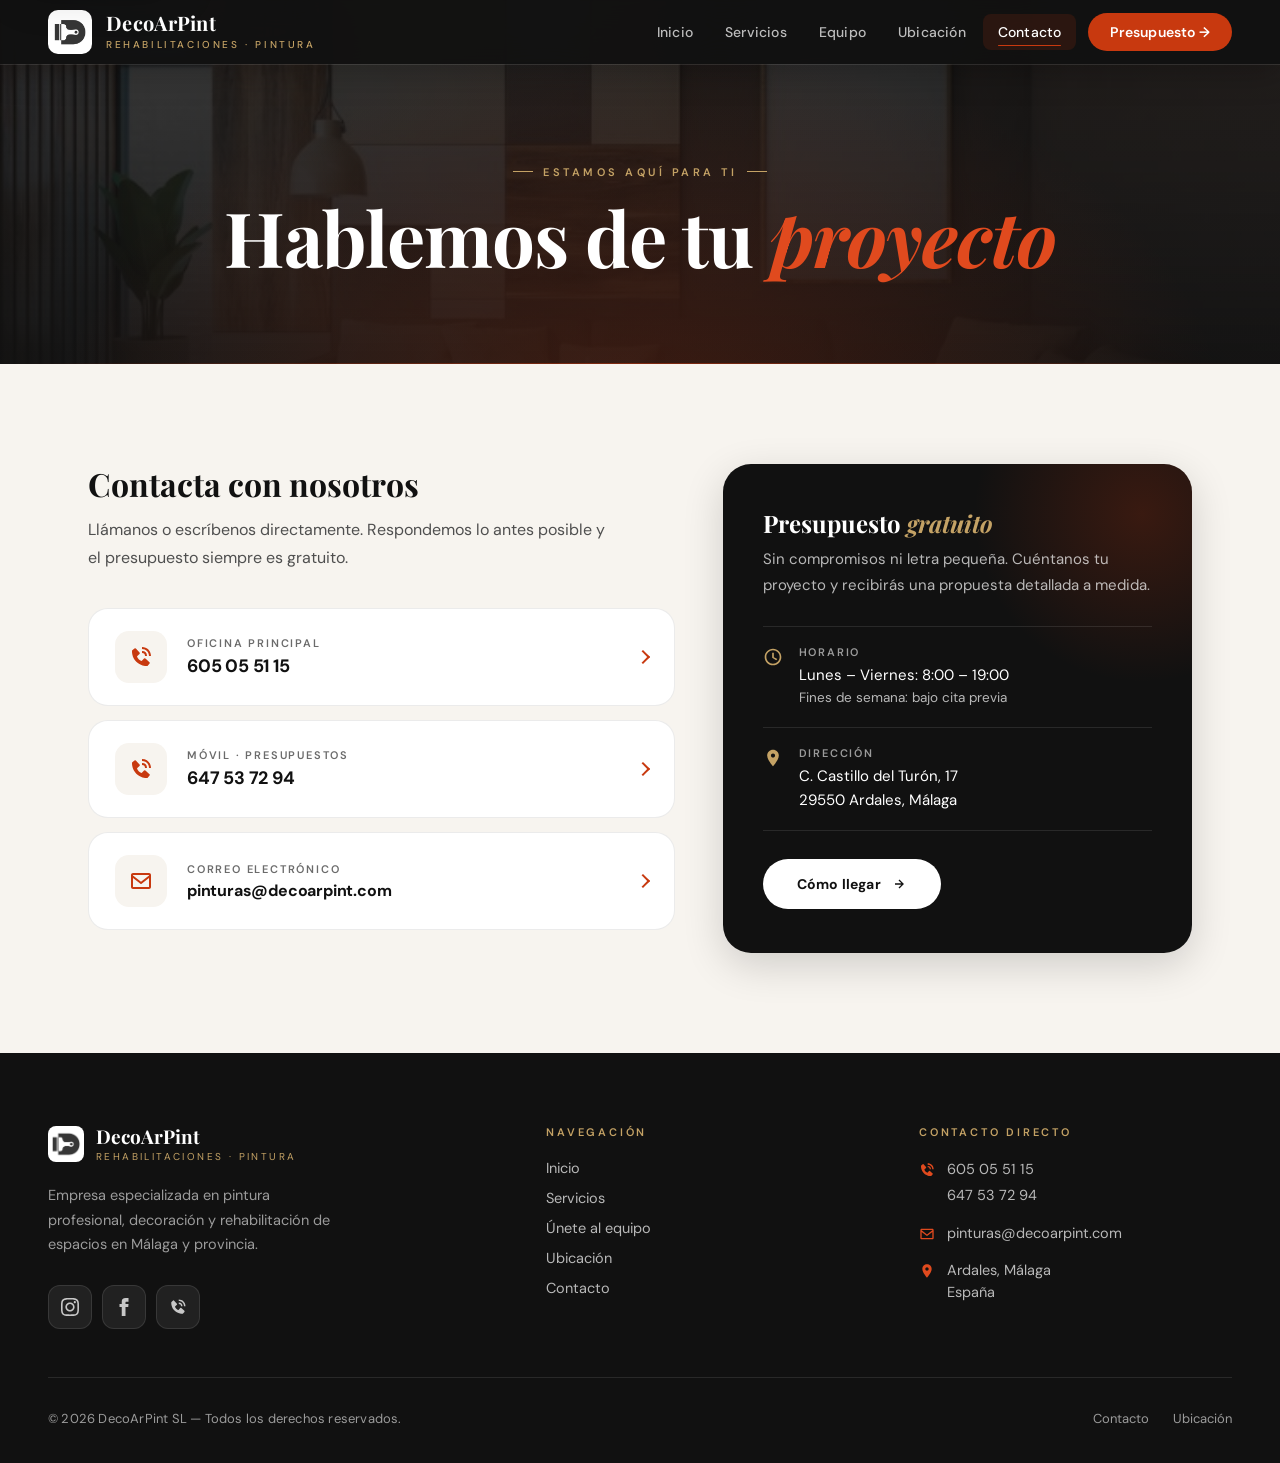
==== commit e023f9d2: "Unifica satisfacción al 98 % y elimina "presupuesto en 24h" - Hero de la portada: 100 % -> 98 %, igu" ====
--- a/HTML/contacto.html
+++ b/HTML/contacto.html
@@ -102,7 +102,7 @@
         </div>
 
         <aside class="contact-aside" data-reveal="right" data-delay="1" aria-labelledby="aside-title">
-          <h2 class="contact-aside-title" id="aside-title">Presupuesto gratuito <em>en 24h</em></h2>
+          <h2 class="contact-aside-title" id="aside-title">Presupuesto <em>gratuito</em></h2>
           <p class="contact-aside-desc">Sin compromisos ni letra pequeña. Cuéntanos tu proyecto y recibirás una propuesta detallada a medida.</p>
 
           <div class="aside-detail">
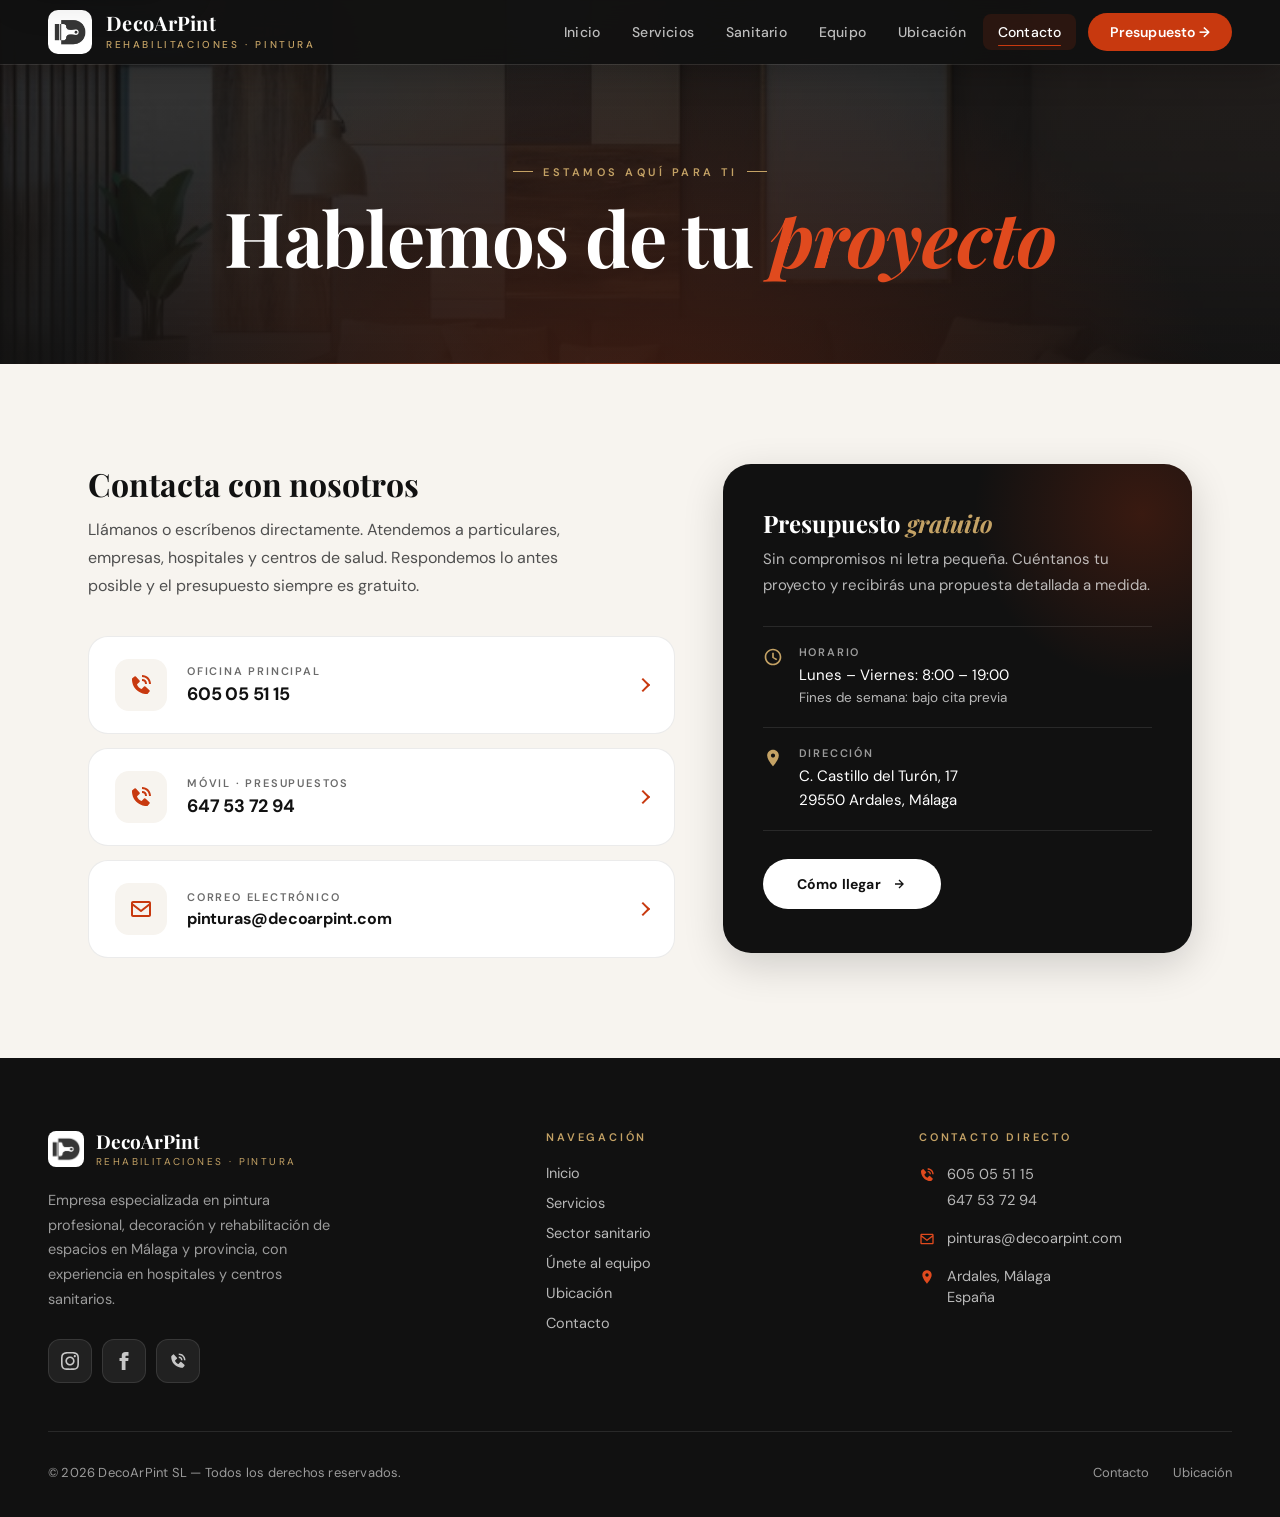
==== commit d61e3d4c: "Destaca la experiencia en hospitales y centros sanitarios - Nueva página Sector sanitario (HTML/sani" ====
--- a/HTML/contacto.html
+++ b/HTML/contacto.html
@@ -21,6 +21,7 @@
   <nav class="mobile-nav" id="mobileNav" aria-label="Menú móvil">
     <a href="index.html">Inicio</a>
     <a href="tienda.html">Servicios</a>
+    <a href="sanitario.html">Sanitario</a>
     <a href="recursoshumanos.html">Equipo</a>
     <a href="ubicacion.html">Ubicación</a>
     <a href="contacto.html" class="active" aria-current="page">Contacto</a>
@@ -43,6 +44,7 @@
       <nav class="main-nav" aria-label="Navegación principal">
         <a href="index.html">Inicio</a>
         <a href="tienda.html">Servicios</a>
+        <a href="sanitario.html">Sanitario</a>
         <a href="recursoshumanos.html">Equipo</a>
         <a href="ubicacion.html">Ubicación</a>
         <a href="contacto.html" class="active" aria-current="page">Contacto</a>
@@ -66,7 +68,7 @@
 
         <div class="contact-info-block" data-reveal>
           <h2 class="contact-info-title">Contacta con nosotros</h2>
-          <p class="contact-info-desc">Llámanos o escríbenos directamente. Respondemos lo antes posible y el presupuesto siempre es gratuito.</p>
+          <p class="contact-info-desc">Llámanos o escríbenos directamente. Atendemos a particulares, empresas, hospitales y centros de salud. Respondemos lo antes posible y el presupuesto siempre es gratuito.</p>
 
           <div class="contact-cards">
             <a href="tel:+34605055115" class="contact-item">
@@ -145,7 +147,7 @@
               <span class="footer-brand-sub">Rehabilitaciones · Pintura</span>
             </div>
           </a>
-          <p class="footer-tagline">Empresa especializada en pintura profesional, decoración y rehabilitación de espacios en Málaga y provincia.</p>
+          <p class="footer-tagline">Empresa especializada en pintura profesional, decoración y rehabilitación de espacios en Málaga y provincia, con experiencia en hospitales y centros sanitarios.</p>
           <div class="footer-social">
             <a href="https://www.instagram.com/decoarpint_sl/" target="_blank" rel="noopener noreferrer" class="social-btn" aria-label="Instagram (se abre en una pestaña nueva)">
               <svg xmlns="http://www.w3.org/2000/svg" viewBox="0 0 24 24" aria-hidden="true"><path d="M12 2.163c3.204 0 3.584.012 4.85.07 3.252.148 4.771 1.691 4.919 4.919.058 1.265.069 1.645.069 4.849 0 3.205-.012 3.584-.069 4.849-.149 3.225-1.664 4.771-4.919 4.919-1.266.058-1.644.07-4.85.07-3.204 0-3.584-.012-4.849-.07-3.26-.149-4.771-1.699-4.919-4.92-.058-1.265-.07-1.644-.07-4.849 0-3.204.013-3.583.07-4.849.149-3.227 1.664-4.771 4.919-4.919 1.266-.057 1.645-.069 4.849-.069zm0-2.163c-3.259 0-3.667.014-4.947.072-4.358.2-6.78 2.618-6.98 6.98-.059 1.281-.073 1.689-.073 4.948 0 3.259.014 3.668.072 4.948.2 4.358 2.618 6.78 6.98 6.98 1.281.058 1.689.072 4.948.072 3.259 0 3.668-.014 4.948-.072 4.354-.2 6.782-2.618 6.979-6.98.059-1.28.073-1.689.073-4.948 0-3.259-.014-3.667-.072-4.947-.196-4.354-2.617-6.78-6.979-6.98-1.281-.059-1.69-.073-4.949-.073zm0 5.838c-3.403 0-6.162 2.759-6.162 6.162s2.759 6.163 6.162 6.163 6.162-2.759 6.162-6.163c0-3.403-2.759-6.162-6.162-6.162zm0 10.162c-2.209 0-4-1.79-4-4 0-2.209 1.791-4 4-4s4 1.791 4 4c0 2.21-1.791 4-4 4zm6.406-11.845c-.796 0-1.441.645-1.441 1.44s.645 1.44 1.441 1.44c.795 0 1.439-.645 1.439-1.44s-.644-1.44-1.439-1.44z"/></svg>
@@ -177,6 +179,7 @@
           <div class="footer-col-links">
             <a href="index.html">Inicio</a>
             <a href="tienda.html">Servicios</a>
+            <a href="sanitario.html">Sector sanitario</a>
             <a href="recursoshumanos.html">Únete al equipo</a>
             <a href="ubicacion.html">Ubicación</a>
             <a href="contacto.html">Contacto</a>
--- a/css/estilos.css
+++ b/css/estilos.css
@@ -1399,6 +1399,7 @@
 .page-hero--equipo    { --hero-img: url('../imagenes/premium.png'); }
 .page-hero--ubicacion { --hero-img: url('../imagenes/fachada.png'); }
 .page-hero--contacto  { --hero-img: url('../imagenes/interior.png'); }
+.page-hero--sanitario { --hero-img: url('../imagenes/interior.png'); }
 
 .page-hero::before {
   content: '';
@@ -2026,6 +2027,405 @@
   min-height: 520px;
   border: 0;
   display: block;
+}
+
+/* ============================================
+   SECTOR SANITARIO
+   ============================================ */
+
+/* Hero badge (index) */
+.hero-badge {
+  position: absolute;
+  top: 108px;
+  left: var(--edge);
+  z-index: 5;
+  display: inline-flex;
+  align-items: center;
+  gap: 12px;
+  max-width: calc(100% - 2 * var(--gutter));
+  padding: 8px 18px 8px 8px;
+  background: rgba(17,17,17,0.55);
+  border: 1px solid rgba(255,255,255,0.16);
+  border-radius: var(--r-full);
+  backdrop-filter: blur(14px);
+  -webkit-backdrop-filter: blur(14px);
+  color: var(--white);
+  font-size: 13.5px;
+  font-weight: 500;
+  line-height: 1.35;
+  transition: background var(--t-fast) ease, border-color var(--t-fast) ease, transform var(--t-fast) var(--ease);
+}
+
+.hero-badge:hover {
+  background: rgba(200,57,15,0.85);
+  border-color: var(--accent);
+  transform: translateY(-2px);
+}
+
+.hero-badge-icon {
+  width: 32px; height: 32px;
+  border-radius: 50%;
+  background: var(--accent);
+  display: flex; align-items: center; justify-content: center;
+  flex-shrink: 0;
+}
+
+.hero-badge-icon svg { width: 17px; height: 17px; fill: var(--white); }
+
+.hero-badge strong { font-weight: 700; }
+
+.hero-badge-arrow {
+  width: 16px; height: 16px;
+  fill: currentColor;
+  flex-shrink: 0;
+  transition: transform 0.3s var(--ease-back);
+}
+
+.hero-badge:hover .hero-badge-arrow { transform: translateX(3px); }
+
+/* Health band (index) */
+.health-band {
+  padding: 120px var(--gutter) 0;
+  max-width: calc(var(--container) + 2 * var(--gutter));
+  margin: 0 auto;
+  width: 100%;
+}
+
+.health-band-inner {
+  display: grid;
+  grid-template-columns: 1fr 1.1fr;
+  gap: 64px;
+  align-items: center;
+}
+
+.health-band .section-title { margin-bottom: 20px; }
+
+.health-band-desc {
+  font-size: 17px;
+  color: var(--text-secondary);
+  line-height: 1.75;
+  max-width: 520px;
+  margin-bottom: 32px;
+}
+
+.hospital-list {
+  list-style: none;
+  display: grid;
+  gap: 12px;
+}
+
+.hospital-item {
+  display: flex;
+  align-items: center;
+  gap: 18px;
+  background: var(--white);
+  border: 1px solid var(--border-light);
+  border-radius: var(--r-lg);
+  padding: 20px 24px;
+  box-shadow: var(--shadow-xs);
+}
+
+.hospital-icon {
+  width: 48px; height: 48px;
+  border-radius: 14px;
+  background: var(--carbon);
+  display: flex; align-items: center; justify-content: center;
+  flex-shrink: 0;
+}
+
+.hospital-icon svg { width: 24px; height: 24px; fill: var(--white); }
+
+.hospital-item--more .hospital-icon { background: rgba(200,57,15,0.1); }
+.hospital-item--more .hospital-icon svg { fill: var(--accent); }
+
+.hospital-name {
+  font-family: 'Playfair Display', serif;
+  font-size: 18px;
+  font-weight: 600;
+  line-height: 1.3;
+  color: var(--text-primary);
+}
+
+.hospital-place {
+  font-size: 13.5px;
+  color: var(--text-muted);
+  margin-top: 3px;
+}
+
+/* Health page — intro */
+.health-intro {
+  padding: 100px var(--gutter);
+  max-width: calc(1104px + 2 * var(--gutter));
+  margin: 0 auto;
+  width: 100%;
+}
+
+.health-intro-layout {
+  display: grid;
+  grid-template-columns: 1.2fr 1fr;
+  gap: 64px;
+  align-items: start;
+}
+
+.health-intro .section-title { margin-bottom: 24px; }
+
+.prose p {
+  color: var(--text-secondary);
+  font-size: 16.5px;
+  line-height: 1.8;
+}
+
+.prose p + p { margin-top: 16px; }
+
+.prose strong { color: var(--text-primary); font-weight: 600; }
+
+.check-list {
+  list-style: none;
+  display: grid;
+  gap: 18px;
+  margin-top: 4px;
+}
+
+.check-list li {
+  display: flex;
+  gap: 14px;
+  font-size: 15px;
+  line-height: 1.6;
+  color: var(--text-on-dark);
+}
+
+.check-list li::before {
+  content: '';
+  width: 24px; height: 24px;
+  flex-shrink: 0;
+  margin-top: 1px;
+  border-radius: 50%;
+  background: rgba(196,162,101,0.16) url("data:image/svg+xml,%3Csvg xmlns='http://www.w3.org/2000/svg' viewBox='0 0 24 24'%3E%3Cpath fill='%23dbbf8a' d='m10 15.586-3.293-3.293-1.414 1.414L10 18.414l9.707-9.707-1.414-1.414z'/%3E%3C/svg%3E") center / 16px no-repeat;
+}
+
+.check-list strong {
+  display: block;
+  color: var(--white);
+  font-weight: 600;
+}
+
+/* Health page — projects */
+.projects-section {
+  padding: 110px var(--gutter);
+  background: var(--ivory-dark);
+}
+
+.projects-inner {
+  max-width: var(--container);
+  margin: 0 auto;
+}
+
+.projects-grid {
+  display: grid;
+  grid-template-columns: repeat(2, 1fr);
+  gap: 28px;
+  list-style: none;
+}
+
+.project-card {
+  background: var(--white);
+  border-radius: var(--r-xl);
+  overflow: hidden;
+  border: 1px solid var(--border-light);
+  display: flex;
+  flex-direction: column;
+  transition: transform var(--t-mid) var(--ease), box-shadow var(--t-mid) var(--ease);
+}
+
+.project-card:hover {
+  transform: translateY(-8px);
+  box-shadow: var(--shadow-lg);
+}
+
+/* Visual header — accepts a real <img> later (it fills the area) */
+.project-media {
+  position: relative;
+  height: 150px;
+  padding: 24px 28px;
+  display: flex;
+  align-items: flex-end;
+  justify-content: space-between;
+  gap: 16px;
+  overflow: hidden;
+  background:
+    radial-gradient(circle at 85% 15%, rgba(200,57,15,0.38) 0%, transparent 55%),
+    linear-gradient(135deg, var(--carbon) 0%, var(--carbon-light) 100%);
+}
+
+.project-media img {
+  position: absolute;
+  inset: 0;
+  width: 100%; height: 100%;
+  object-fit: cover;
+  filter: brightness(0.55);
+}
+
+.project-media-icon,
+.project-location { position: relative; z-index: 1; }
+
+.project-number {
+  position: absolute;
+  top: 6px; right: 24px;
+  font-family: 'Playfair Display', serif;
+  font-size: 96px;
+  font-weight: 900;
+  line-height: 1;
+  color: rgba(255,255,255,0.06);
+  pointer-events: none;
+  user-select: none;
+  z-index: 1;
+}
+
+.project-media-icon {
+  width: 52px; height: 52px;
+  border-radius: 14px;
+  background: rgba(255,255,255,0.1);
+  border: 1px solid rgba(255,255,255,0.16);
+  display: flex; align-items: center; justify-content: center;
+  flex-shrink: 0;
+  transition: background var(--t-mid) var(--ease), border-color var(--t-mid) var(--ease);
+}
+
+.project-media-icon svg { width: 26px; height: 26px; fill: var(--gold-light); }
+
+.project-card:hover .project-media-icon {
+  background: var(--accent);
+  border-color: var(--accent);
+}
+
+.project-card:hover .project-media-icon svg { fill: var(--white); }
+
+.project-location {
+  display: inline-flex;
+  align-items: center;
+  gap: 7px;
+  font-size: 12px;
+  letter-spacing: 2px;
+  text-transform: uppercase;
+  color: var(--gold);
+  font-weight: 600;
+}
+
+.project-location svg { width: 14px; height: 14px; fill: var(--gold); }
+
+.project-body {
+  padding: 30px;
+  flex: 1;
+  display: flex;
+  flex-direction: column;
+}
+
+.project-name {
+  font-family: 'Playfair Display', serif;
+  font-size: 23px;
+  font-weight: 600;
+  line-height: 1.25;
+  color: var(--text-primary);
+}
+
+.project-alias {
+  font-size: 14px;
+  color: var(--text-muted);
+  margin-top: 4px;
+}
+
+.tag-list {
+  list-style: none;
+  display: flex;
+  flex-wrap: wrap;
+  gap: 8px;
+  margin: 18px 0;
+}
+
+.tag-list li {
+  font-size: 11px;
+  letter-spacing: 1.4px;
+  text-transform: uppercase;
+  font-weight: 700;
+  color: var(--accent);
+  background: rgba(200,57,15,0.08);
+  padding: 6px 12px;
+  border-radius: var(--r-full);
+}
+
+.project-desc {
+  font-size: 15px;
+  color: var(--text-secondary);
+  line-height: 1.7;
+}
+
+.project-card--more .project-media {
+  background:
+    radial-gradient(circle at 85% 15%, rgba(255,255,255,0.18) 0%, transparent 55%),
+    linear-gradient(135deg, var(--accent) 0%, #9a2a09 100%);
+}
+
+.project-card--more .project-media-icon svg,
+.project-card--more .project-location,
+.project-card--more .project-location svg { color: var(--white); fill: var(--white); }
+
+/* Four-column variant of the features grid */
+.features-grid--4 { grid-template-columns: repeat(4, 1fr); }
+.features-grid--4 .feature-card { padding: 40px 30px; }
+
+/* Services page highlight */
+.service-highlight {
+  margin-top: 28px;
+  background: var(--carbon);
+  color: var(--white);
+  border-radius: var(--r-xl);
+  padding: 52px 56px;
+  display: grid;
+  grid-template-columns: auto 1fr auto;
+  gap: 40px;
+  align-items: center;
+  position: relative;
+  overflow: hidden;
+}
+
+.service-highlight::before {
+  content: '';
+  position: absolute;
+  top: -140px; right: -80px;
+  width: 420px; height: 420px;
+  background: radial-gradient(circle, rgba(200,57,15,0.24) 0%, transparent 70%);
+  pointer-events: none;
+}
+
+.service-highlight > * { position: relative; }
+
+.service-highlight-icon {
+  width: 76px; height: 76px;
+  border-radius: 22px;
+  background: linear-gradient(135deg, var(--accent), var(--accent-warm));
+  display: flex; align-items: center; justify-content: center;
+  box-shadow: var(--shadow-accent);
+}
+
+.service-highlight-icon svg { width: 36px; height: 36px; fill: var(--white); }
+
+.service-highlight .section-eyebrow { color: var(--gold); margin-bottom: 12px; }
+
+.service-highlight h2 {
+  font-family: 'Playfair Display', serif;
+  font-size: clamp(24px, 2.6vw, 32px);
+  font-weight: 700;
+  line-height: 1.2;
+  margin-bottom: 10px;
+}
+
+.service-highlight h2 em { font-style: italic; color: var(--gold); }
+
+.service-highlight p {
+  font-size: 15.5px;
+  color: var(--text-on-dark);
+  line-height: 1.7;
+  max-width: 640px;
 }
 
 /* ============================================
@@ -2092,7 +2492,7 @@
   .products-grid .product-card:last-child .product-info { flex: 1; }
 }
 
-@media (max-width: 1024px) {
+@media (max-width: 1120px) {
   .main-nav { display: none; }
   .menu-toggle { display: flex; }
 }
@@ -2168,6 +2568,38 @@
   .contact-item::after { display: none; }
 }
 
+/* Sector sanitario — responsive (after the general rules on purpose) */
+@media (max-width: 1100px) {
+  .health-band-inner,
+  .health-intro-layout { grid-template-columns: 1fr; gap: 44px; }
+  .health-band-desc { max-width: 640px; }
+  .features-grid--4 { grid-template-columns: 1fr 1fr; }
+  .features-grid--4 .feature-card:last-child { grid-column: auto; }
+  .service-highlight { grid-template-columns: auto 1fr; }
+  .service-highlight .btn-primary { grid-column: 1 / -1; justify-self: start; }
+}
+
+@media (max-width: 768px) {
+  .hero-badge { top: 88px; font-size: 12.5px; padding-right: 14px; }
+  .health-band { padding-top: 72px; }
+  .hospital-item { padding: 16px 18px; gap: 14px; }
+  .hospital-icon { width: 42px; height: 42px; }
+  .hospital-name { font-size: 16.5px; }
+  .projects-section { padding: 72px var(--gutter); }
+  .projects-grid { grid-template-columns: 1fr; gap: 20px; }
+  .project-body { padding: 24px; }
+  .project-name { font-size: 21px; }
+  .features-grid--4 { grid-template-columns: 1fr; }
+  .service-highlight { grid-template-columns: 1fr; padding: 40px 26px; gap: 22px; border-radius: var(--r-lg); }
+  .service-highlight-icon { width: 60px; height: 60px; border-radius: 18px; }
+  .service-highlight-icon svg { width: 28px; height: 28px; }
+  .service-highlight .btn-primary { justify-self: stretch; }
+}
+
+@media (max-width: 480px) {
+  .hero-badge-text-long { display: none; }
+}
+
 /* ============================================
    REDUCED MOTION
    ============================================ */
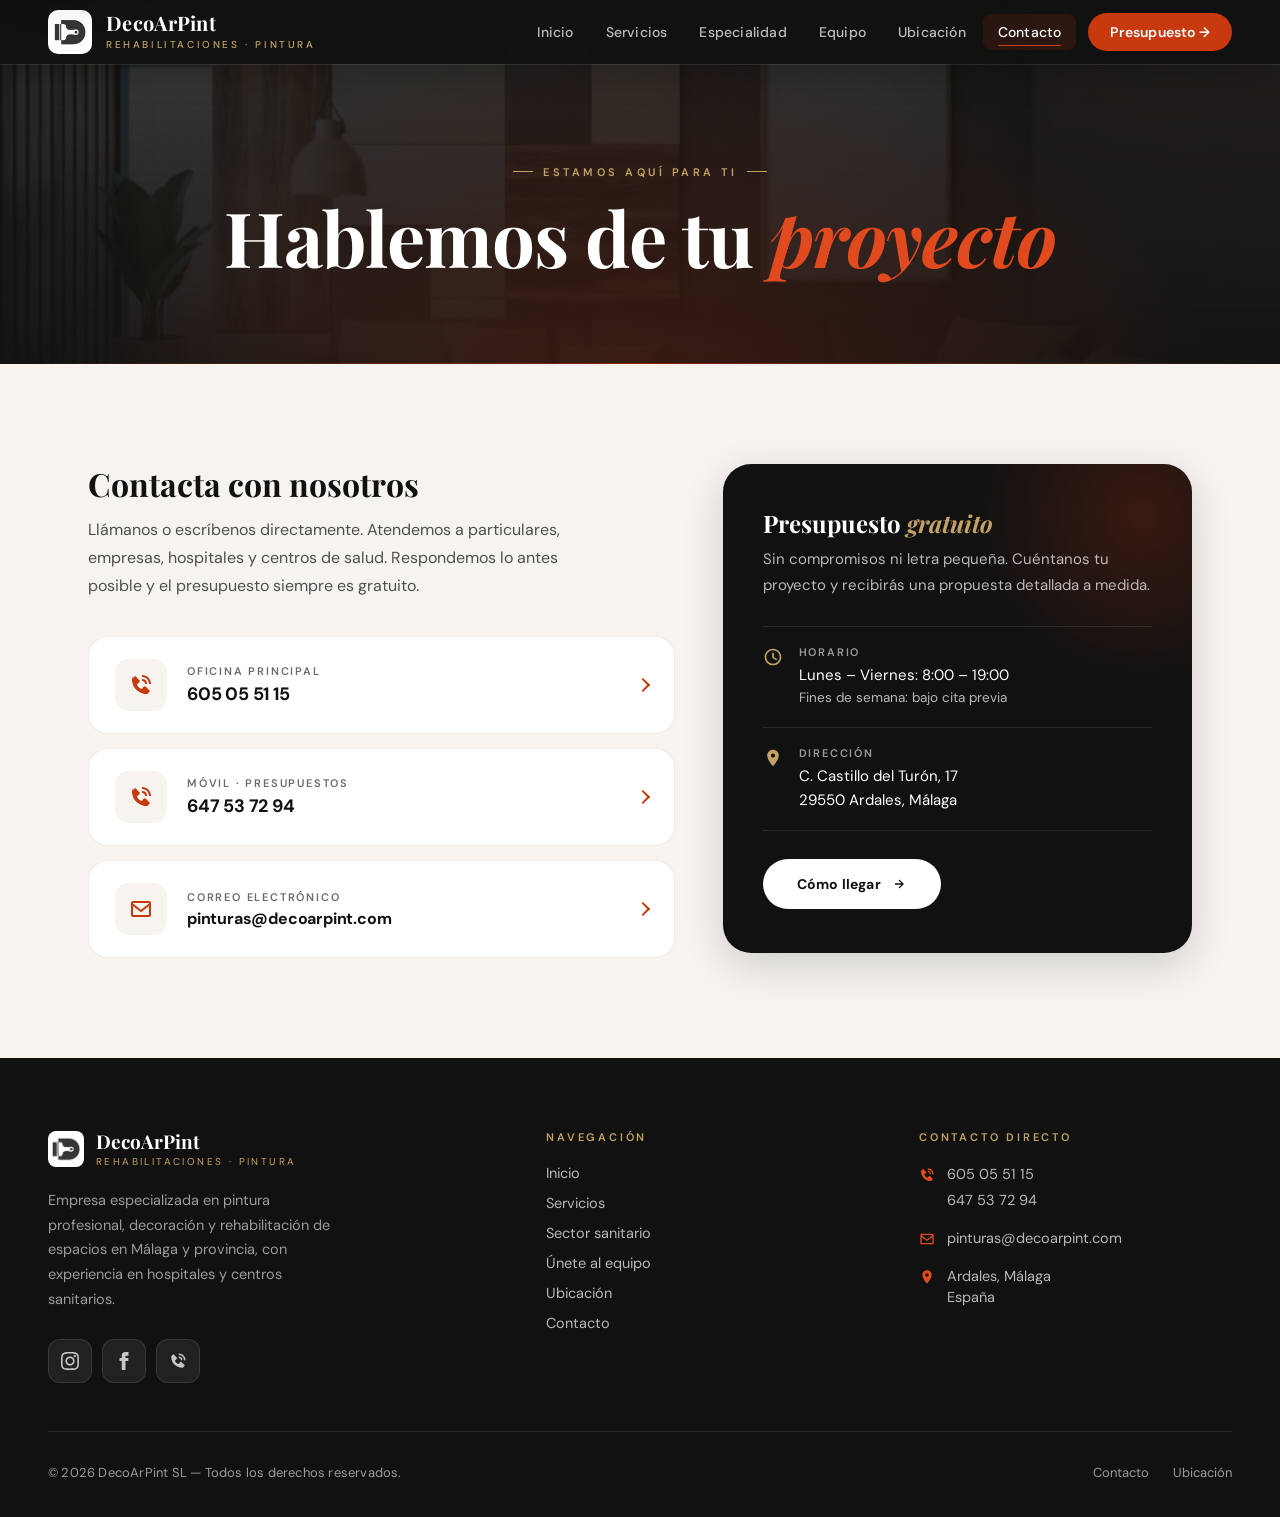
==== commit 2fb49bf9: "Renombra "Sanitario" a "Especialidad" en el menú - Etiqueta del menú superior y del menú móvil en la" ====
--- a/HTML/contacto.html
+++ b/HTML/contacto.html
@@ -21,7 +21,7 @@
   <nav class="mobile-nav" id="mobileNav" aria-label="Menú móvil">
     <a href="index.html">Inicio</a>
     <a href="tienda.html">Servicios</a>
-    <a href="sanitario.html">Sanitario</a>
+    <a href="sanitario.html">Especialidad</a>
     <a href="recursoshumanos.html">Equipo</a>
     <a href="ubicacion.html">Ubicación</a>
     <a href="contacto.html" class="active" aria-current="page">Contacto</a>
@@ -44,7 +44,7 @@
       <nav class="main-nav" aria-label="Navegación principal">
         <a href="index.html">Inicio</a>
         <a href="tienda.html">Servicios</a>
-        <a href="sanitario.html">Sanitario</a>
+        <a href="sanitario.html">Especialidad</a>
         <a href="recursoshumanos.html">Equipo</a>
         <a href="ubicacion.html">Ubicación</a>
         <a href="contacto.html" class="active" aria-current="page">Contacto</a>
--- a/css/estilos.css
+++ b/css/estilos.css
@@ -1399,7 +1399,7 @@
 .page-hero--equipo    { --hero-img: url('../imagenes/premium.png'); }
 .page-hero--ubicacion { --hero-img: url('../imagenes/fachada.png'); }
 .page-hero--contacto  { --hero-img: url('../imagenes/interior.png'); }
-.page-hero--sanitario { --hero-img: url('../imagenes/interior.png'); }
+.page-hero--sanitario { --hero-img: url('../imagenes/hospital-carlos-haya.webp'); }
 
 .page-hero::before {
   content: '';
@@ -2135,7 +2135,15 @@
 
 .hospital-icon svg { width: 24px; height: 24px; fill: var(--white); }
 
-.hospital-item--more .hospital-icon { background: rgba(200,57,15,0.1); }
+.hospital-thumb {
+  width: 64px; height: 64px;
+  border-radius: 14px;
+  object-fit: cover;
+  flex-shrink: 0;
+  background: var(--ivory-dark);
+}
+
+.hospital-item--more .hospital-icon { background: rgba(200,57,15,0.1); width: 64px; height: 64px; }
 .hospital-item--more .hospital-icon svg { fill: var(--accent); }
 
 .hospital-name {
@@ -2245,7 +2253,7 @@
 /* Visual header — accepts a real <img> later (it fills the area) */
 .project-media {
   position: relative;
-  height: 150px;
+  height: 230px;
   padding: 24px 28px;
   display: flex;
   align-items: flex-end;
@@ -2262,8 +2270,20 @@
   inset: 0;
   width: 100%; height: 100%;
   object-fit: cover;
-  filter: brightness(0.55);
-}
+  transition: transform 0.7s var(--ease-out);
+}
+
+/* Darken only the bottom so the icon and location stay legible */
+.project-media--photo::after {
+  content: '';
+  position: absolute;
+  inset: 0;
+  background: linear-gradient(to top, rgba(17,17,17,0.82) 0%, rgba(17,17,17,0.25) 55%, rgba(17,17,17,0.05) 100%);
+}
+
+.project-media--photo .project-number { color: rgba(255,255,255,0.18); }
+
+.project-card:hover .project-media img { transform: scale(1.05); }
 
 .project-media-icon,
 .project-location { position: relative; z-index: 1; }
@@ -2492,7 +2512,7 @@
   .products-grid .product-card:last-child .product-info { flex: 1; }
 }
 
-@media (max-width: 1120px) {
+@media (max-width: 1160px) {
   .main-nav { display: none; }
   .menu-toggle { display: flex; }
 }
@@ -2583,7 +2603,10 @@
   .hero-badge { top: 88px; font-size: 12.5px; padding-right: 14px; }
   .health-band { padding-top: 72px; }
   .hospital-item { padding: 16px 18px; gap: 14px; }
-  .hospital-icon { width: 42px; height: 42px; }
+  .hospital-icon,
+  .hospital-thumb,
+  .hospital-item--more .hospital-icon { width: 52px; height: 52px; }
+  .project-media { height: 190px; }
   .hospital-name { font-size: 16.5px; }
   .projects-section { padding: 72px var(--gutter); }
   .projects-grid { grid-template-columns: 1fr; gap: 20px; }
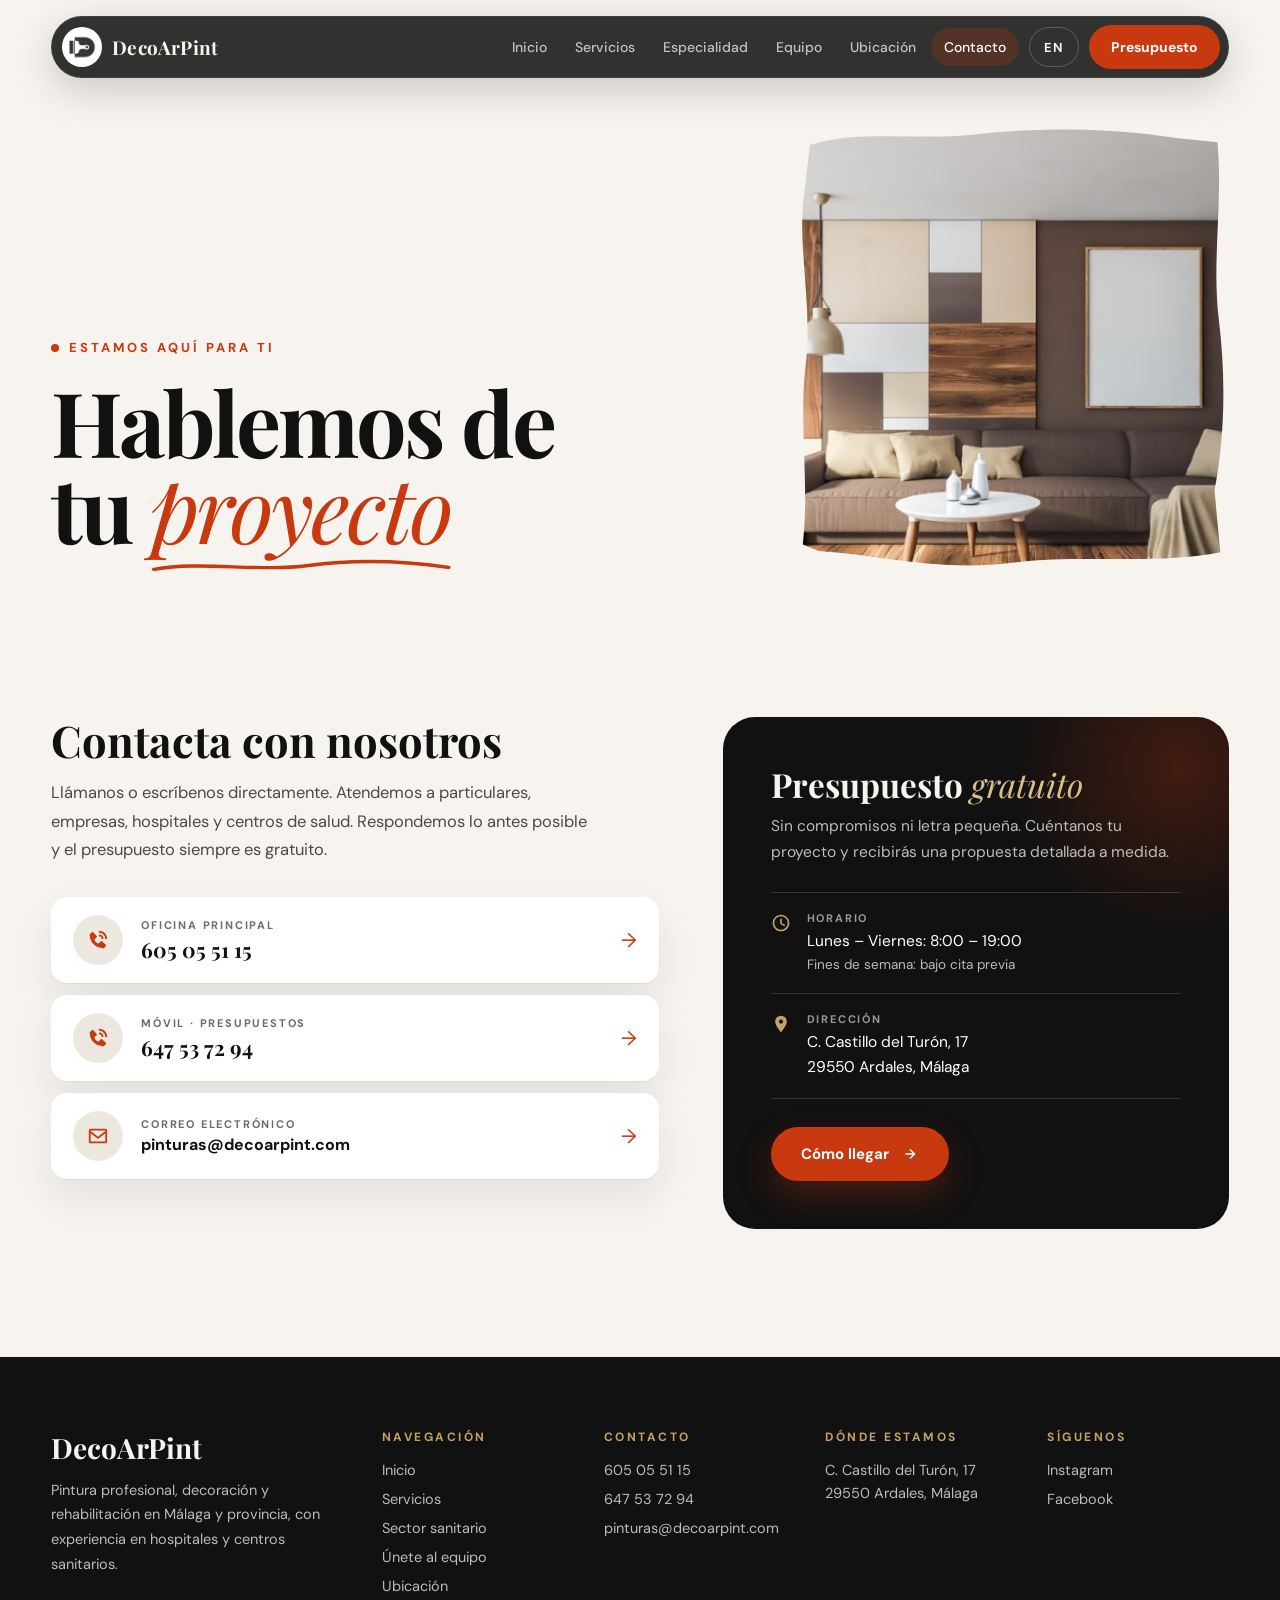
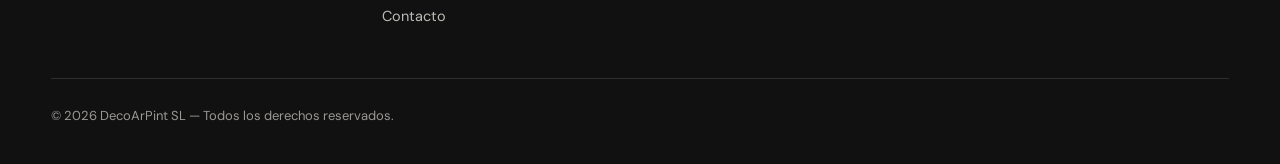
==== commit 1fe72395: "Versión en inglés y nuevo diseño «Carta de color» en toda la web - Versión en inglés de las 6 página" ====
--- a/HTML/contacto.html
+++ b/HTML/contacto.html
@@ -9,53 +9,47 @@
   <link rel="icon" type="image/png" href="../imagenes/logo.png" />
   <link rel="preconnect" href="https://fonts.googleapis.com" />
   <link rel="preconnect" href="https://fonts.gstatic.com" crossorigin />
-  <link rel="stylesheet" href="https://fonts.googleapis.com/css2?family=DM+Sans:wght@400;500;600;700&family=Playfair+Display:ital,wght@0,400;0,600;0,700;0,900;1,700&display=swap" />
+  <link rel="stylesheet" href="https://fonts.googleapis.com/css2?family=DM+Sans:wght@400;500;600;700&family=Playfair+Display:ital,wght@0,400;0,600;0,700;0,900;1,400;1,700&display=swap" />
   <link rel="stylesheet" href="../css/estilos.css" />
   <script>document.documentElement.classList.add('js');</script>
 </head>
 <body>
 
+  <!-- LAYOUT:HEADER -->
   <a href="#main" class="skip-link">Saltar al contenido</a>
 
-  <!-- ─── MOBILE NAV ─── -->
-  <nav class="mobile-nav" id="mobileNav" aria-label="Menú móvil">
+  <header class="pp-header">
+    <div class="pp-bar">
+      <a href="index.html" class="pp-logo" aria-label="DecoArPint — Inicio">
+        <span class="pp-logo-mark"><img src="../imagenes/logo.png" alt="" width="509" height="472" /></span>
+        <span class="pp-logo-name">DecoArPint</span>
+      </a>
+      <nav class="pp-nav" aria-label="Navegación principal">
+        <a href="index.html">Inicio</a>
+        <a href="tienda.html">Servicios</a>
+        <a href="sanitario.html">Especialidad</a>
+        <a href="recursoshumanos.html">Equipo</a>
+        <a href="ubicacion.html">Ubicación</a>
+        <a href="contacto.html" aria-current="page">Contacto</a>
+      </nav>
+      <a href="en/contacto.html" class="pp-lang" lang="en" hreflang="en" aria-label="View this page in English">EN</a>
+      <a href="contacto.html" class="pp-cta">Presupuesto</a>
+      <button class="pp-burger" type="button" aria-label="Abrir menú" aria-expanded="false" aria-controls="ppMenu">
+        <span></span><span></span>
+      </button>
+    </div>
+  </header>
+
+  <nav class="pp-menu" id="ppMenu" aria-label="Menú móvil">
     <a href="index.html">Inicio</a>
     <a href="tienda.html">Servicios</a>
     <a href="sanitario.html">Especialidad</a>
     <a href="recursoshumanos.html">Equipo</a>
     <a href="ubicacion.html">Ubicación</a>
-    <a href="contacto.html" class="active" aria-current="page">Contacto</a>
-    <a href="contacto.html" class="nav-cta">Presupuesto gratis →</a>
+    <a href="contacto.html" aria-current="page">Contacto</a>
+    <a href="contacto.html" class="pp-menu-cta">Pedir presupuesto →</a>
   </nav>
-
-  <!-- ─── HEADER ─── -->
-  <header>
-    <div class="header-inner">
-      <a href="index.html" class="logo-brand" aria-label="DecoArPint — Inicio">
-        <div class="logo-wrap">
-          <img src="../imagenes/logo.png" alt="" width="509" height="472" />
-        </div>
-        <div class="brand-text">
-          <span class="brand-name">DecoArPint</span>
-          <span class="brand-tagline">Rehabilitaciones · Pintura</span>
-        </div>
-      </a>
-
-      <nav class="main-nav" aria-label="Navegación principal">
-        <a href="index.html">Inicio</a>
-        <a href="tienda.html">Servicios</a>
-        <a href="sanitario.html">Especialidad</a>
-        <a href="recursoshumanos.html">Equipo</a>
-        <a href="ubicacion.html">Ubicación</a>
-        <a href="contacto.html" class="active" aria-current="page">Contacto</a>
-        <a href="contacto.html" class="nav-cta">Presupuesto →</a>
-      </nav>
-
-      <button class="menu-toggle" type="button" aria-label="Abrir menú" aria-expanded="false" aria-controls="mobileNav">
-        <span></span><span></span><span></span>
-      </button>
-    </div>
-  </header>
+  <!-- /LAYOUT:HEADER -->
 
   <main id="main" tabindex="-1">
     <div class="page-hero page-hero--contacto">
@@ -133,90 +127,41 @@
     </section>
   </main>
 
-  <!-- ─── FOOTER ─── -->
-  <footer>
-    <div class="footer-inner">
-      <div class="footer-grid">
-
-        <!-- Brand -->
-        <div class="footer-brand-block">
-          <a href="index.html" class="footer-brand">
-            <img src="../imagenes/logo.png" alt="" width="509" height="472" loading="lazy" decoding="async" />
-            <div>
-              <div class="footer-brand-name">DecoArPint</div>
-              <span class="footer-brand-sub">Rehabilitaciones · Pintura</span>
-            </div>
-          </a>
-          <p class="footer-tagline">Empresa especializada en pintura profesional, decoración y rehabilitación de espacios en Málaga y provincia, con experiencia en hospitales y centros sanitarios.</p>
-          <div class="footer-social">
-            <a href="https://www.instagram.com/decoarpint_sl/" target="_blank" rel="noopener noreferrer" class="social-btn" aria-label="Instagram (se abre en una pestaña nueva)">
-              <svg xmlns="http://www.w3.org/2000/svg" viewBox="0 0 24 24" aria-hidden="true"><path d="M12 2.163c3.204 0 3.584.012 4.85.07 3.252.148 4.771 1.691 4.919 4.919.058 1.265.069 1.645.069 4.849 0 3.205-.012 3.584-.069 4.849-.149 3.225-1.664 4.771-4.919 4.919-1.266.058-1.644.07-4.85.07-3.204 0-3.584-.012-4.849-.07-3.26-.149-4.771-1.699-4.919-4.92-.058-1.265-.07-1.644-.07-4.849 0-3.204.013-3.583.07-4.849.149-3.227 1.664-4.771 4.919-4.919 1.266-.057 1.645-.069 4.849-.069zm0-2.163c-3.259 0-3.667.014-4.947.072-4.358.2-6.78 2.618-6.98 6.98-.059 1.281-.073 1.689-.073 4.948 0 3.259.014 3.668.072 4.948.2 4.358 2.618 6.78 6.98 6.98 1.281.058 1.689.072 4.948.072 3.259 0 3.668-.014 4.948-.072 4.354-.2 6.782-2.618 6.979-6.98.059-1.28.073-1.689.073-4.948 0-3.259-.014-3.667-.072-4.947-.196-4.354-2.617-6.78-6.979-6.98-1.281-.059-1.69-.073-4.949-.073zm0 5.838c-3.403 0-6.162 2.759-6.162 6.162s2.759 6.163 6.162 6.163 6.162-2.759 6.162-6.163c0-3.403-2.759-6.162-6.162-6.162zm0 10.162c-2.209 0-4-1.79-4-4 0-2.209 1.791-4 4-4s4 1.791 4 4c0 2.21-1.791 4-4 4zm6.406-11.845c-.796 0-1.441.645-1.441 1.44s.645 1.44 1.441 1.44c.795 0 1.439-.645 1.439-1.44s-.644-1.44-1.439-1.44z"/></svg>
-            </a>
-            <a href="https://www.facebook.com/decoarpint?locale=es_ES" target="_blank" rel="noopener noreferrer" class="social-btn" aria-label="Facebook (se abre en una pestaña nueva)">
-              <svg xmlns="http://www.w3.org/2000/svg" viewBox="0 0 24 24" aria-hidden="true"><path d="M9 8h-3v4h3v12h5v-12h3.642l.358-4h-4v-1.667c0-.955.192-1.333 1.115-1.333h2.885v-5h-3.808c-3.596 0-5.192 1.583-5.192 4.615v3.385z"/></svg>
-            </a>
-            <div class="phone-container">
-              <button type="button" class="social-btn" id="phoneToggle" aria-label="Ver teléfonos de contacto" aria-expanded="false" aria-controls="phoneDropdown">
-                <svg xmlns="http://www.w3.org/2000/svg" viewBox="0 0 24 24" aria-hidden="true"><path d="M20 10.999h2C22 5.869 18.127 2 12.99 2v2C17.052 4 20 6.943 20 10.999z"/><path d="M13 8c2.103 0 3 .897 3 3h2c0-3.225-1.775-5-5-5v2zm3.422 5.443a1.001 1.001 0 0 0-1.391.043l-2.393 2.461c-.576-.11-1.734-.471-2.926-1.66-1.192-1.193-1.553-2.354-1.66-2.926l2.459-2.394a1 1 0 0 0 .043-1.391L6.859 3.513a1.001 1.001 0 0 0-1.391-.087l-2.17 1.861a1 1 0 0 0-.29.649c-.015.25-.301 6.172 4.291 10.766C11.305 20.707 16.323 21 17.705 21c.202 0 .326-.006.359-.008a.992.992 0 0 0 .648-.291l1.86-2.171a1 1 0 0 0-.086-1.391l-4.064-3.696z"/></svg>
-              </button>
-              <div class="phone-dropdown" id="phoneDropdown">
-                <a href="tel:+34605055115" class="phone-option">
-                  <span class="phone-opt-label">Oficina Principal</span>
-                  <span class="phone-opt-number">605 05 51 15</span>
-                </a>
-                <a href="tel:+34647537294" class="phone-option">
-                  <span class="phone-opt-label">Presupuestos</span>
-                  <span class="phone-opt-number">647 53 72 94</span>
-                </a>
-              </div>
-            </div>
-          </div>
-        </div>
-
-        <!-- Links -->
-        <nav aria-label="Navegación del pie de página">
-          <p class="footer-col-title">Navegación</p>
-          <div class="footer-col-links">
-            <a href="index.html">Inicio</a>
-            <a href="tienda.html">Servicios</a>
-            <a href="sanitario.html">Sector sanitario</a>
-            <a href="recursoshumanos.html">Únete al equipo</a>
-            <a href="ubicacion.html">Ubicación</a>
-            <a href="contacto.html">Contacto</a>
-          </div>
-        </nav>
-
-        <!-- Contact -->
-        <div>
-          <p class="footer-col-title">Contacto directo</p>
-          <div class="footer-contact-item">
-            <svg xmlns="http://www.w3.org/2000/svg" viewBox="0 0 24 24" aria-hidden="true"><path d="M20 10.999h2C22 5.869 18.127 2 12.99 2v2C17.052 4 20 6.943 20 10.999z"/><path d="M13 8c2.103 0 3 .897 3 3h2c0-3.225-1.775-5-5-5v2zm3.422 5.443a1.001 1.001 0 0 0-1.391.043l-2.393 2.461c-.576-.11-1.734-.471-2.926-1.66-1.192-1.193-1.553-2.354-1.66-2.926l2.459-2.394a1 1 0 0 0 .043-1.391L6.859 3.513a1.001 1.001 0 0 0-1.391-.087l-2.17 1.861a1 1 0 0 0-.29.649c-.015.25-.301 6.172 4.291 10.766C11.305 20.707 16.323 21 17.705 21c.202 0 .326-.006.359-.008a.992.992 0 0 0 .648-.291l1.86-2.171a1 1 0 0 0-.086-1.391l-4.064-3.696z"/></svg>
-            <div>
-              <a href="tel:+34605055115">605 05 51 15</a>
-              <a href="tel:+34647537294">647 53 72 94</a>
-            </div>
-          </div>
-          <div class="footer-contact-item">
-            <svg xmlns="http://www.w3.org/2000/svg" viewBox="0 0 24 24" aria-hidden="true"><path d="M20 4H4c-1.103 0-2 .897-2 2v12c0 1.103.897 2 2 2h16c1.103 0 2-.897 2-2V6c0-1.103-.897-2-2-2zm0 2v.511l-8 6.223-8-6.222V6h16zM4 18V9.044l7.386 5.745a.994.994 0 0 0 1.228 0L20 9.044 20.002 18H4z"/></svg>
-            <a href="mailto:pinturas@decoarpint.com">pinturas@decoarpint.com</a>
-          </div>
-          <div class="footer-contact-item">
-            <svg xmlns="http://www.w3.org/2000/svg" viewBox="0 0 24 24" aria-hidden="true"><path d="M12 2C8.13 2 5 5.13 5 9c0 5.25 7 13 7 13s7-7.75 7-13c0-3.87-3.13-7-7-7zm0 9.5c-1.38 0-2.5-1.12-2.5-2.5s1.12-2.5 2.5-2.5 2.5 1.12 2.5 2.5-1.12 2.5-2.5 2.5z"/></svg>
-            <a href="ubicacion.html">Ardales, Málaga<br>España</a>
-          </div>
-        </div>
-
+  <!-- LAYOUT:FOOTER -->
+  <footer class="pp-footer">
+    <div class="pp-footer-grid">
+      <div>
+        <p class="pp-footer-brand">DecoArPint</p>
+        <p class="pp-footer-text">Pintura profesional, decoración y rehabilitación en Málaga y provincia, con experiencia en hospitales y centros sanitarios.</p>
       </div>
-
-      <div class="footer-bottom">
-        <p class="footer-copy">&copy; <span data-year>2026</span> DecoArPint SL — Todos los derechos reservados.</p>
-        <div class="footer-bottom-links">
+      <nav aria-label="Navegación del pie de página">
+        <p class="pp-footer-title">Navegación</p>
+          <a href="index.html">Inicio</a>
+          <a href="tienda.html">Servicios</a>
+          <a href="sanitario.html">Sector sanitario</a>
+          <a href="recursoshumanos.html">Únete al equipo</a>
+          <a href="ubicacion.html">Ubicación</a>
           <a href="contacto.html">Contacto</a>
-          <a href="ubicacion.html">Ubicación</a>
-        </div>
+      </nav>
+      <div>
+        <p class="pp-footer-title">Contacto</p>
+        <a href="tel:+34605055115">605 05 51 15</a>
+        <a href="tel:+34647537294">647 53 72 94</a>
+        <a href="mailto:pinturas@decoarpint.com">pinturas@decoarpint.com</a>
+      </div>
+      <div>
+        <p class="pp-footer-title">Dónde estamos</p>
+        <a href="ubicacion.html">C. Castillo del Turón, 17<br>29550 Ardales, Málaga</a>
+      </div>
+      <div>
+        <p class="pp-footer-title">Síguenos</p>
+        <a href="https://www.instagram.com/decoarpint_sl/" target="_blank" rel="noopener noreferrer">Instagram <span class="sr-only">(se abre en una pestaña nueva)</span></a>
+        <a href="https://www.facebook.com/decoarpint?locale=es_ES" target="_blank" rel="noopener noreferrer">Facebook <span class="sr-only">(se abre en una pestaña nueva)</span></a>
       </div>
     </div>
+    <p class="pp-footer-copy">&copy; <span data-year>2026</span> DecoArPint SL — Todos los derechos reservados.</p>
   </footer>
+  <!-- /LAYOUT:FOOTER -->
 
   <script src="../Js/script.js"></script>
 </body>
--- a/css/estilos.css
+++ b/css/estilos.css
@@ -1,2645 +1,1300 @@
 /* ============================================
-   DECOARPINT — DESIGN SYSTEM
-   Fuentes: Playfair Display + DM Sans (cargadas desde el <head> de cada página)
-   ============================================ */
-
-/* ============================================
-   DESIGN TOKENS
+   DECOARPINT — DISEÑO «CARTA DE COLOR»
+   Identidad: carbón, marfil, teja y dorado · Playfair Display + DM Sans.
+   La web se comporta como un muestrario de pintura.
+   ============================================ */
+
+/* ============================================
+   TOKENS
    ============================================ */
 :root {
-  /* Core palette */
-  --carbon:       #111111;
-  --carbon-mid:   #1e1e1e;
-  --carbon-light: #2a2a2a;
-  --surface:      #161616;
-  --ivory:        #f7f4ef;
-  --ivory-dark:   #ede9e1;
-  --white:        #ffffff;
-
-  /* Brand accent */
-  --accent:       #c8390f;
-  --accent-warm:  #e04a1e;
-  --accent-glow:  rgba(200, 57, 15, 0.25);
-
-  /* Gold */
-  --gold:         #c4a265;
-  --gold-light:   #dbbf8a;
-
-  /* Text */
-  --text-primary:   #111111;
-  --text-secondary: #4f4f4f;
-  --text-muted:     #6b6b6b;
-  --text-ghost:     rgba(255,255,255,0.72);
-  --text-on-dark:   rgba(255,255,255,0.7);
-  --text-on-dark-soft: rgba(255,255,255,0.58);
-
-  /* Borders */
-  --border-light:  rgba(0,0,0,0.08);
-  --border-dark:   rgba(255,255,255,0.1);
-
-  /* Shadows */
-  --shadow-xs:   0 1px 4px rgba(0,0,0,0.08);
-  --shadow-sm:   0 4px 16px rgba(0,0,0,0.08);
-  --shadow-md:   0 12px 40px rgba(0,0,0,0.16);
-  --shadow-lg:   0 30px 80px rgba(0,0,0,0.22);
-  --shadow-accent: 0 16px 48px rgba(200,57,15,0.35);
-
-  /* Radii */
-  --r-sm:   8px;
-  --r-md:   14px;
-  --r-lg:   20px;
-  --r-xl:   28px;
-  --r-full: 999px;
-
-  /* Layout */
-  --container: 1264px;
-  --gutter:    48px;
-  --edge: max(var(--gutter), calc((100% - var(--container)) / 2));
-
-  /* Transitions */
-  --ease:      cubic-bezier(0.25, 0.46, 0.45, 0.94);
-  --ease-back: cubic-bezier(0.34, 1.56, 0.64, 1);
-  --ease-in:   cubic-bezier(0.4, 0, 1, 1);
-  --ease-out:  cubic-bezier(0, 0, 0.2, 1);
-  --t-fast:    0.2s;
-  --t-mid:     0.4s;
-  --t-slow:    0.7s;
-}
-
-/* ============================================
-   RESET & BASE
-   ============================================ */
-*, *::before, *::after {
-  margin: 0;
-  padding: 0;
-  box-sizing: border-box;
-}
-
-html {
-  scroll-behavior: smooth;
-  font-size: 16px;
-  scroll-padding-top: 88px;
-}
+  --carbon:   #111111;
+  --carbon-2: #1c1c1c;
+  --ivory:    #f7f4ef;
+  --ivory-2:  #ede8df;
+  --teja:     #c8390f;
+  --teja-2:   #e04a1e;
+  --gold:     #c4a265;
+  --gold-2:   #dbbf8a;
+  --white:    #ffffff;
+
+  --ink:        #111111;
+  --ink-soft:   #4a4a4a;
+  --ink-muted:  #6b6b6b;
+  --on-dark:    rgba(247,244,239,0.75);
+  --on-dark-2:  rgba(247,244,239,0.6);
+  --line:       rgba(17,17,17,0.12);
+  --line-dark:  rgba(255,255,255,0.14);
+
+  --serif: 'Playfair Display', Georgia, serif;
+  --sans:  'DM Sans', system-ui, sans-serif;
+
+  --container: 1280px;
+  --gutter: clamp(20px, 4vw, 56px);
+  --ease: cubic-bezier(0.22, 1, 0.36, 1);
+
+  --chip-shadow: 0 1px 0 rgba(0,0,0,0.04), 0 18px 40px rgba(17,17,17,0.08);
+  --chip-shadow-hover: 0 30px 60px rgba(17,17,17,0.16);
+
+  /* Brush-stroke shape used to "paint" photos onto the page */
+  --brush: url("data:image/svg+xml,%3Csvg xmlns='http://www.w3.org/2000/svg' viewBox='0 0 600 700' preserveAspectRatio='none'%3E%3Cpath d='M22 44 C 90 20 170 38 250 28 S 430 16 530 34 L 584 40 C 592 130 576 220 586 310 S 594 490 580 570 L 588 664 C 500 684 396 666 300 680 S 118 668 34 662 L 12 652 C 22 560 6 470 16 380 S 4 196 14 118 Z'/%3E%3C/svg%3E");
+  /* Hand-drawn underline */
+  --underline: url("data:image/svg+xml,%3Csvg xmlns='http://www.w3.org/2000/svg' viewBox='0 0 420 40' preserveAspectRatio='none'%3E%3Cpath d='M6 28 C 70 10, 150 34, 220 20 S 360 12, 414 24' fill='none' stroke='%23c8390f' stroke-width='7' stroke-linecap='round'/%3E%3C/svg%3E");
+}
+
+/* ============================================
+   BASE
+   ============================================ */
+*, *::before, *::after { margin: 0; padding: 0; box-sizing: border-box; }
+
+html { scroll-behavior: smooth; scroll-padding-top: 96px; }
 
 body {
-  font-family: 'DM Sans', system-ui, sans-serif;
+  font-family: var(--sans);
   background: var(--ivory);
-  color: var(--text-primary);
-  overflow-x: hidden;
+  color: var(--ink);
   min-height: 100vh;
   display: flex;
   flex-direction: column;
+  overflow-x: hidden;
   -webkit-font-smoothing: antialiased;
   -moz-osx-font-smoothing: grayscale;
 }
 
 img { display: block; max-width: 100%; height: auto; }
-a { text-decoration: none; color: inherit; }
-button { font-family: inherit; }
-
-/* Focus — visible only for keyboard users */
-:focus-visible {
-  outline: 2px solid var(--accent);
-  outline-offset: 3px;
-  border-radius: 4px;
-}
-
-header :focus-visible,
-footer :focus-visible,
-.mobile-nav :focus-visible,
-.hero-section :focus-visible,
-.stats-section :focus-visible,
+a { color: inherit; text-decoration: none; }
+button { font: inherit; color: inherit; }
+ol, ul { list-style: none; }
+
+main { flex: 1; overflow-x: clip; }
+main:focus { outline: none; }
+
+:focus-visible { outline: 2px solid var(--teja); outline-offset: 3px; border-radius: 4px; }
+.pp-header :focus-visible,
+.pp-menu :focus-visible,
+.pp-health :focus-visible,
+.pp-footer :focus-visible,
 .cta-banner :focus-visible,
-.contact-aside :focus-visible {
-  outline-color: var(--gold-light);
-}
-
-/* Accessibility utilities */
+.pp-final :focus-visible,
+.contact-aside :focus-visible,
+.service-highlight :focus-visible { outline-color: var(--gold-2); }
+
 .sr-only {
+  position: absolute; width: 1px; height: 1px; padding: 0; margin: -1px;
+  overflow: hidden; clip: rect(0,0,0,0); white-space: nowrap; border: 0;
+}
+
+.skip-link {
+  position: fixed; top: 12px; left: 12px; z-index: 10000;
+  background: var(--carbon); color: var(--ivory);
+  padding: 12px 20px; border-radius: 999px;
+  font-size: 14px; font-weight: 700;
+  transform: translateY(-160%);
+  transition: transform .2s var(--ease);
+}
+.skip-link:focus { transform: none; }
+
+/* ============================================
+   HEADER — barra flotante
+   ============================================ */
+.pp-header {
+  position: fixed;
+  top: 16px; left: 0; right: 0;
+  z-index: 1000;
+  padding: 0 var(--gutter);
+  pointer-events: none;
+}
+
+.pp-bar {
+  pointer-events: auto;
+  max-width: var(--container);
+  margin: 0 auto;
+  display: flex;
+  align-items: center;
+  gap: 10px;
+  padding: 8px 8px 8px 10px;
+  background: rgba(17,17,17,0.86);
+  backdrop-filter: blur(18px) saturate(1.6);
+  -webkit-backdrop-filter: blur(18px) saturate(1.6);
+  border: 1px solid rgba(255,255,255,0.08);
+  border-radius: 999px;
+  box-shadow: 0 12px 40px rgba(0,0,0,0.18);
+  color: var(--ivory);
+}
+
+.pp-logo { display: inline-flex; align-items: center; gap: 10px; margin-right: auto; }
+.pp-logo-mark {
+  width: 40px; height: 40px; border-radius: 50%;
+  background: var(--white); padding: 6px;
+  display: flex; align-items: center; justify-content: center;
+  flex-shrink: 0;
+}
+.pp-logo-mark img { width: 100%; height: 100%; object-fit: contain; }
+.pp-logo-name { font-family: var(--serif); font-weight: 700; font-size: 19px; letter-spacing: .2px; }
+
+.pp-nav { display: flex; gap: 2px; }
+.pp-nav a {
+  font-size: 14px; font-weight: 500;
+  color: rgba(247,244,239,0.75);
+  padding: 10px 13px; border-radius: 999px;
+  white-space: nowrap;
+  transition: color .2s, background .2s;
+}
+.pp-nav a:hover { color: var(--white); background: rgba(255,255,255,0.08); }
+.pp-nav a[aria-current="page"] { color: var(--white); background: rgba(200,57,15,0.22); }
+
+.pp-lang {
+  font-size: 13px; font-weight: 700; letter-spacing: 1px;
+  height: 40px; padding: 0 14px;
+  display: inline-flex; align-items: center;
+  border: 1px solid rgba(255,255,255,0.22); border-radius: 999px;
+  flex-shrink: 0;
+  transition: background .2s, border-color .2s;
+}
+.pp-lang:hover { background: rgba(255,255,255,0.1); border-color: rgba(255,255,255,0.5); }
+
+.pp-cta {
+  height: 44px; padding: 0 22px;
+  display: inline-flex; align-items: center;
+  background: var(--teja); color: var(--white);
+  font-size: 14px; font-weight: 700;
+  border-radius: 999px;
+  white-space: nowrap;
+  flex-shrink: 0;
+  transition: background .2s, transform .2s var(--ease);
+}
+.pp-cta:hover { background: var(--teja-2); transform: translateY(-1px); }
+
+.pp-burger {
+  display: none;
+  width: 44px; height: 44px; border-radius: 50%;
+  border: 1px solid rgba(255,255,255,0.22); background: none; cursor: pointer;
+  flex-direction: column; align-items: center; justify-content: center; gap: 6px;
+  flex-shrink: 0;
+}
+.pp-burger span { width: 18px; height: 2px; background: currentColor; border-radius: 2px; transition: transform .3s var(--ease); }
+.pp-burger[aria-expanded="true"] span:first-child { transform: translateY(4px) rotate(45deg); }
+.pp-burger[aria-expanded="true"] span:last-child { transform: translateY(-4px) rotate(-45deg); }
+
+.pp-menu {
+  position: fixed; inset: 0; z-index: 999;
+  background: var(--carbon); color: var(--ivory);
+  display: flex; flex-direction: column; justify-content: center;
+  gap: 4px; padding: 110px var(--gutter) 48px;
+  overflow-y: auto;
+  opacity: 0; visibility: hidden;
+  transition: opacity .35s var(--ease), visibility 0s linear .35s;
+}
+.pp-menu.is-open { opacity: 1; visibility: visible; transition: opacity .35s var(--ease), visibility 0s; }
+.pp-menu a { font-family: var(--serif); font-size: clamp(34px, 9vw, 56px); font-weight: 700; line-height: 1.15; width: fit-content; }
+.pp-menu a:hover, .pp-menu a[aria-current="page"] { color: var(--gold-2); }
+.pp-menu .pp-menu-cta {
+  margin-top: 24px;
+  font-family: var(--sans); font-size: 17px;
+  background: var(--teja); color: var(--white);
+  padding: 15px 28px; border-radius: 999px;
+}
+
+/* ============================================
+   BOTONES Y ENLACES
+   ============================================ */
+.pp-btn,
+.btn-primary {
+  display: inline-flex; align-items: center; justify-content: center; gap: 12px;
+  min-height: 54px; padding: 0 30px;
+  background: var(--teja); color: var(--white);
+  font-size: 15px; font-weight: 700;
+  border: none; border-radius: 999px;
+  cursor: pointer;
+  white-space: nowrap;
+  box-shadow: 0 14px 34px rgba(200,57,15,0.3);
+  transition: transform .25s var(--ease), box-shadow .25s, background .2s;
+}
+.pp-btn svg, .btn-primary svg { width: 18px; height: 18px; fill: currentColor; flex-shrink: 0; transition: transform .3s var(--ease); }
+.pp-btn:hover, .btn-primary:hover { transform: translateY(-2px); box-shadow: 0 18px 44px rgba(200,57,15,0.4); }
+.pp-btn:hover svg, .btn-primary:hover svg { transform: translateX(4px); }
+.pp-btn:active, .btn-primary:active, .btn-outline:active { transform: translateY(0) scale(.98); }
+
+.pp-btn--dark,
+.btn-primary--dark { background: var(--carbon); box-shadow: 0 14px 34px rgba(0,0,0,0.22); }
+.pp-btn--dark:hover,
+.btn-primary--dark:hover { background: #000; box-shadow: 0 18px 44px rgba(0,0,0,0.32); }
+
+.btn-outline {
+  display: inline-flex; align-items: center; justify-content: center; gap: 10px;
+  min-height: 54px; padding: 0 28px;
+  background: transparent; color: inherit;
+  font-size: 15px; font-weight: 700;
+  border: 1.5px solid currentColor; border-radius: 999px;
+  white-space: nowrap;
+  transition: background .2s, transform .25s var(--ease);
+}
+.btn-outline:hover { background: rgba(255,255,255,0.12); transform: translateY(-2px); }
+
+.pp-textlink {
+  display: inline-flex; align-items: center; gap: 10px;
+  font-weight: 700; font-size: 15px;
+  padding: 6px 0;
+  background: linear-gradient(currentColor, currentColor) left bottom / 100% 2px no-repeat;
+  transition: background-size .35s var(--ease);
+}
+.pp-textlink::after { content: '→'; transition: transform .3s var(--ease); }
+.pp-textlink:hover { background-size: 30% 2px; }
+.pp-textlink:hover::after { transform: translateX(4px); }
+.pp-textlink--light { color: var(--gold-2); }
+
+/* ============================================
+   TIPOGRAFÍA DE SECCIÓN (compartida)
+   ============================================ */
+.pp-index,
+.section-eyebrow,
+.page-hero-eyebrow {
+  display: inline-flex; align-items: center; gap: 10px;
+  font-size: 13px; font-weight: 700; letter-spacing: 3px; text-transform: uppercase;
+  color: var(--teja);
+}
+.section-eyebrow::before,
+.page-hero-eyebrow::before {
+  content: '';
+  width: 8px; height: 8px; border-radius: 50%;
+  background: currentColor;
+  flex-shrink: 0;
+}
+.section-eyebrow { margin-bottom: 18px; }
+.pp-index--light { color: var(--ivory); opacity: .85; }
+
+.pp-h2,
+.section-title {
+  font-family: var(--serif);
+  font-size: clamp(36px, 5vw, 72px);
+  font-weight: 700;
+  line-height: 1.02;
+  letter-spacing: -0.02em;
+  text-wrap: balance;
+}
+.pp-h2 em, .section-title em { font-style: italic; font-weight: 400; color: var(--teja); }
+
+.section-desc { font-size: 17px; line-height: 1.7; color: var(--ink-soft); max-width: 560px; }
+
+/* Editorial section header: index on top, title left, description right */
+.pp-head,
+.section-header {
+  display: grid;
+  grid-template-columns: minmax(0, 1fr) minmax(0, 1.2fr);
+  grid-template-areas: "index index" "title desc";
+  gap: 18px clamp(24px, 5vw, 80px);
+  align-items: end;
+  margin-bottom: clamp(48px, 6vw, 80px);
+}
+.pp-head .pp-index,  .section-header > .section-eyebrow { grid-area: index; margin: 0; justify-self: start; }
+.pp-head .pp-h2,     .section-header > .section-title   { grid-area: title; }
+.pp-head-desc,       .section-header > .section-desc    { grid-area: desc; justify-self: end; margin: 0; max-width: 520px; font-size: 17px; line-height: 1.7; color: var(--ink-soft); }
+.pp-head:not(:has(.pp-head-desc)),
+.section-header:not(:has(.section-desc)) { grid-template-areas: "index index" "title title"; }
+
+/* ============================================
+   APARICIÓN AL HACER SCROLL
+   (solo se oculta si JS está activo: clase .js en <html>)
+   ============================================ */
+.js [data-reveal] {
+  opacity: 0;
+  transform: translateY(28px);
+  transition: opacity .9s var(--ease), transform .9s var(--ease);
+}
+.js [data-reveal="left"]  { transform: translateX(-32px); }
+.js [data-reveal="right"] { transform: translateX(32px); }
+.js [data-reveal="scale"] { transform: scale(.97); }
+.js [data-reveal].revealed { opacity: 1; transform: none; }
+
+[data-delay="1"] { transition-delay: .08s; }
+[data-delay="2"] { transition-delay: .16s; }
+[data-delay="3"] { transition-delay: .24s; }
+[data-delay="4"] { transition-delay: .32s; }
+
+/* ============================================
+   PORTADA — HERO «Prueba un color»
+   ============================================ */
+.pp-hero {
+  --bg: var(--ivory); --fg: var(--ink); --soft: var(--ink-soft); --accent: var(--teja); --chip-ring: rgba(17,17,17,0.18);
+  position: relative;
+  min-height: 100svh;
+  padding: 116px var(--gutter) 32px;
+  display: grid;
+  grid-template-columns: minmax(0, 1.05fr) minmax(0, 0.95fr);
+  grid-template-rows: 1fr auto;
+  column-gap: clamp(24px, 4vw, 72px);
+  align-items: center;
+  max-width: calc(var(--container) + 2 * var(--gutter));
+  width: 100%;
+  margin: 0 auto;
+  color: var(--fg);
+  isolation: isolate;
+}
+.pp-hero::before {
+  content: '';
   position: absolute;
-  width: 1px; height: 1px;
-  padding: 0; margin: -1px;
+  inset: 0 calc(50% - 50vw);
+  background: var(--bg);
+  z-index: -1;
+  transition: background .7s var(--ease);
+}
+.pp-hero, .pp-hero .pp-lead, .pp-hero .pp-kicker, .pp-hero em { transition: color .7s var(--ease); }
+
+.pp-hero[data-theme="carbon"] { --bg: var(--carbon); --fg: var(--ivory); --soft: rgba(247,244,239,0.75); --accent: var(--gold-2); --chip-ring: rgba(247,244,239,0.3); }
+.pp-hero[data-theme="teja"]   { --bg: var(--teja);   --fg: var(--ivory); --soft: rgba(255,255,255,0.85); --accent: var(--carbon); --chip-ring: rgba(255,255,255,0.4); }
+.pp-hero[data-theme="dorado"] { --bg: var(--gold);   --fg: var(--carbon); --soft: rgba(17,17,17,0.75); --accent: var(--ivory); --chip-ring: rgba(17,17,17,0.25); }
+
+.pp-kicker {
+  display: inline-flex; align-items: center; gap: 10px;
+  font-size: 12px; font-weight: 700; letter-spacing: 3px; text-transform: uppercase;
+  color: var(--soft);
+  margin-bottom: 28px;
+}
+.pp-kicker-dot { width: 10px; height: 10px; border-radius: 50%; background: var(--accent); flex-shrink: 0; transition: background .7s var(--ease); }
+
+.pp-title {
+  font-family: var(--serif);
+  font-weight: 700;
+  font-size: clamp(48px, 6.3vw, 112px);
+  line-height: 0.95;
+  letter-spacing: -0.03em;
+}
+.pp-title em { font-style: italic; font-weight: 400; color: var(--accent); }
+
+.pp-line { display: block; overflow: hidden; padding-bottom: 0.08em; }
+.pp-line:last-child { padding-bottom: 0.28em; }
+.pp-line > span { display: inline-block; position: relative; }
+.js .pp-line > span { transform: translateY(105%); animation: pp-rise 1s var(--ease) forwards; }
+.js .pp-line:nth-child(2) > span { animation-delay: .12s; }
+.js .pp-line:nth-child(3) > span { animation-delay: .24s; }
+@keyframes pp-rise { to { transform: none; } }
+
+.pp-underline {
+  position: absolute; left: 0; right: 0; bottom: -0.2em;
+  width: 100%; height: 0.26em;
+  overflow: visible;
+}
+.pp-underline path {
+  fill: none; stroke: var(--accent); stroke-width: 7; stroke-linecap: round;
+  stroke-dasharray: 460; stroke-dashoffset: 460;
+  transition: stroke .7s var(--ease);
+}
+.js .pp-underline path { animation: pp-draw 1.1s var(--ease) .9s forwards; }
+html:not(.js) .pp-underline path { stroke-dashoffset: 0; }
+@keyframes pp-draw { to { stroke-dashoffset: 0; } }
+
+.pp-lead {
+  margin-top: 32px;
+  max-width: 470px;
+  font-size: clamp(16px, 1.3vw, 19px);
+  line-height: 1.65;
+  color: var(--soft);
+}
+
+.pp-actions { display: flex; align-items: center; flex-wrap: wrap; gap: 18px 28px; margin-top: 36px; }
+.pp-hero .pp-textlink { color: var(--fg); }
+.pp-hero[data-theme="teja"] .pp-btn { background: var(--carbon); box-shadow: 0 14px 34px rgba(0,0,0,0.25); }
+
+.pp-hero-media { position: relative; align-self: stretch; display: flex; flex-direction: column; justify-content: center; }
+
+.pp-brush {
+  aspect-ratio: 5 / 6;
+  max-height: 60vh;
+  width: 100%;
+  margin-left: auto;
+  -webkit-mask: var(--brush) center / 100% 100% no-repeat;
+          mask: var(--brush) center / 100% 100% no-repeat;
+}
+.pp-brush img { width: 100%; height: 100%; object-fit: cover; }
+.js .pp-brush { clip-path: inset(0 100% 0 0); animation: pp-roll 1.4s var(--ease) .35s forwards; }
+@keyframes pp-roll { to { clip-path: inset(0 0 0 0); } }
+
+.pp-hero-media figcaption {
+  display: flex; justify-content: space-between;
+  margin-top: 14px;
+  font-size: 12px; font-weight: 700; letter-spacing: 2.5px; text-transform: uppercase;
+  color: var(--soft);
+}
+
+.pp-swatches {
+  grid-column: 1 / -1;
+  display: flex; align-items: center; flex-wrap: wrap;
+  gap: 10px 12px;
+  padding-top: 28px;
+  margin-top: 32px;
+  border-top: 1px solid var(--chip-ring);
+  transition: border-color .7s var(--ease);
+}
+.pp-swatches-label {
+  font-size: 12px; font-weight: 700; letter-spacing: 2.5px; text-transform: uppercase;
+  color: var(--soft);
+  margin-right: 8px;
+}
+.pp-swatch {
+  display: inline-flex; align-items: center; gap: 10px;
+  padding: 6px 16px 6px 6px;
+  border: 1px solid var(--chip-ring);
+  border-radius: 999px;
+  background: transparent;
+  cursor: pointer;
+  font-size: 14px; font-weight: 600;
+  color: var(--fg);
+  transition: border-color .3s, background .3s, transform .2s var(--ease);
+}
+.pp-swatch small { font-size: 11px; font-weight: 500; opacity: .7; margin-left: 4px; letter-spacing: .5px; }
+.pp-swatch:hover { transform: translateY(-2px); }
+.pp-swatch[aria-pressed="true"] { border-color: var(--fg); background: rgba(127,127,127,0.12); }
+.pp-swatch-dot { width: 30px; height: 30px; border-radius: 50%; box-shadow: inset 0 0 0 1px rgba(0,0,0,0.12); }
+.pp-swatch--marfil .pp-swatch-dot { background: var(--ivory); }
+.pp-swatch--carbon .pp-swatch-dot { background: var(--carbon); }
+.pp-swatch--teja   .pp-swatch-dot { background: var(--teja); }
+.pp-swatch--dorado .pp-swatch-dot { background: var(--gold); }
+
+/* ============================================
+   PORTADA — CINTA
+   ============================================ */
+.pp-marquee {
   overflow: hidden;
-  clip: rect(0, 0, 0, 0);
+  background: var(--carbon);
+  color: var(--ivory);
+  padding: 22px 0;
+  transform: rotate(-1.2deg) scale(1.02);
+  margin-top: 24px;
+}
+.pp-marquee-track {
+  display: flex; align-items: center; gap: 36px;
+  width: max-content;
+  animation: pp-marquee 38s linear infinite;
+  font-family: var(--serif);
+  font-size: clamp(34px, 5.4vw, 76px);
+  font-style: italic;
   white-space: nowrap;
-  border: 0;
-}
-
-.skip-link {
-  position: fixed;
-  top: 12px; left: 12px;
-  z-index: 10000;
+}
+.pp-marquee-track i { font-style: normal; font-size: .45em; color: var(--teja-2); }
+.pp-marquee-track .is-outline { color: transparent; -webkit-text-stroke: 1.5px var(--gold-2); }
+.pp-marquee:hover .pp-marquee-track { animation-play-state: paused; }
+@keyframes pp-marquee { to { transform: translateX(-50%); } }
+
+/* ============================================
+   SECCIONES GENÉRICAS
+   ============================================ */
+.pp-section {
+  max-width: calc(var(--container) + 2 * var(--gutter));
+  width: 100%;
+  margin: 0 auto;
+  padding: clamp(80px, 11vw, 150px) var(--gutter);
+}
+
+/* ============================================
+   PORTADA — SERVICIOS (abanico de muestras)
+   ============================================ */
+.pp-deck { display: grid; grid-template-columns: repeat(4, minmax(0, 1fr)); gap: 22px; }
+
+.pp-chip {
   background: var(--white);
-  color: var(--carbon);
-  padding: 12px 20px;
-  border-radius: var(--r-full);
-  font-size: 14px;
+  border-radius: 10px;
+  padding: 10px 10px 0;
+  box-shadow: var(--chip-shadow);
+  display: flex; flex-direction: column;
+}
+.js .pp-chip[data-reveal] { transition: transform .5s var(--ease), box-shadow .5s var(--ease), opacity .9s var(--ease); }
+.pp-chip:nth-child(1) { --tilt: -3deg; }
+.pp-chip:nth-child(2) { --tilt: -1deg; margin-top: 28px; }
+.pp-chip:nth-child(3) { --tilt: 1deg; }
+.pp-chip:nth-child(4) { --tilt: 3deg; margin-top: 28px; }
+.js .pp-chip.revealed, html:not(.js) .pp-chip { transform: rotate(var(--tilt)); }
+.js .pp-chip.revealed:hover, html:not(.js) .pp-chip:hover { transform: rotate(0) translateY(-14px); box-shadow: var(--chip-shadow-hover); }
+
+.pp-chip-media { aspect-ratio: 4 / 5; overflow: hidden; border-radius: 6px 6px 0 0; }
+.pp-chip-media img { width: 100%; height: 100%; object-fit: cover; transition: transform .8s var(--ease); }
+.pp-chip:hover .pp-chip-media img { transform: scale(1.06); }
+
+.pp-chip-tints { display: grid; grid-template-columns: repeat(3, 1fr); height: 26px; }
+.pp-chip-tints--teja span:nth-child(1)   { background: #c8390f; }
+.pp-chip-tints--teja span:nth-child(2)   { background: #dd7a5a; }
+.pp-chip-tints--teja span:nth-child(3)   { background: #efc0ad; }
+.pp-chip-tints--dorado span:nth-child(1) { background: #c4a265; }
+.pp-chip-tints--dorado span:nth-child(2) { background: #d8c194; }
+.pp-chip-tints--dorado span:nth-child(3) { background: #ebdfc6; }
+.pp-chip-tints--carbon span:nth-child(1) { background: #111111; }
+.pp-chip-tints--carbon span:nth-child(2) { background: #4a4a4a; }
+.pp-chip-tints--carbon span:nth-child(3) { background: #8a8a8a; }
+.pp-chip-tints--marfil span:nth-child(1) { background: #ede8df; }
+.pp-chip-tints--marfil span:nth-child(2) { background: #f3efe8; }
+.pp-chip-tints--marfil span:nth-child(3) { background: #faf8f4; }
+
+.pp-more { margin-top: clamp(40px, 5vw, 64px); text-align: center; }
+
+.pp-chip-body { padding: 20px 10px 24px; }
+.pp-chip-code { font-size: 11px; font-weight: 700; letter-spacing: 2px; text-transform: uppercase; color: var(--ink-muted); }
+.pp-chip h3 { font-family: var(--serif); font-size: 24px; font-weight: 700; line-height: 1.15; margin: 8px 0 10px; }
+.pp-chip p { font-size: 14.5px; line-height: 1.6; color: var(--ink-soft); }
+
+/* ============================================
+   PORTADA — ESPECIALIDAD (lista editorial)
+   ============================================ */
+.pp-health {
+  position: relative;
+  max-width: none;
+  width: auto;
+  background: var(--carbon);
+  color: var(--ivory);
+  border-radius: clamp(24px, 3vw, 40px);
+  margin: 0 clamp(8px, 1.5vw, 20px);
+}
+.pp-health > * { max-width: var(--container); margin-left: auto; margin-right: auto; }
+.pp-health .pp-h2 em { color: var(--gold-2); }
+.pp-health .pp-head-desc { color: var(--on-dark); }
+.pp-health .pp-index { color: var(--gold); }
+
+.pp-cases { position: relative; z-index: 2; border-bottom: 1px solid var(--line-dark); margin-bottom: 48px; }
+.pp-case {
+  display: grid;
+  grid-template-columns: 70px minmax(0, 1fr) auto;
+  align-items: center;
+  gap: 20px;
+  padding: 30px 0;
+  border-top: 1px solid var(--line-dark);
+}
+.pp-case-num { font-family: var(--serif); font-size: 20px; color: var(--gold); }
+.pp-case-thumb { display: none; }
+.pp-case-name {
+  font-family: var(--serif);
+  font-size: clamp(26px, 3.6vw, 52px);
   font-weight: 700;
-  box-shadow: var(--shadow-md);
-  transform: translateY(-160%);
-  transition: transform var(--t-fast) var(--ease);
-}
-
-.skip-link:focus { transform: translateY(0); }
-
-/* ============================================
-   SCROLL PROGRESS BAR
-   ============================================ */
-.scroll-progress {
+  line-height: 1.05;
+  letter-spacing: -0.01em;
+  text-shadow: 0 2px 18px rgba(0,0,0,0.55);
+  transition: color .3s, transform .5s var(--ease);
+}
+.pp-case-name small {
+  display: block;
+  font-family: var(--sans);
+  font-size: 14px; font-weight: 500;
+  letter-spacing: 1px;
+  color: var(--on-dark-2);
+  margin-top: 10px;
+  text-shadow: none;
+}
+.pp-case-tags { font-size: 13px; color: var(--on-dark-2); text-align: right; max-width: 260px; line-height: 1.5; }
+.pp-case:hover .pp-case-name { color: var(--gold-2); transform: translateX(14px); }
+.pp-case--more .pp-case-name { font-style: italic; font-weight: 400; }
+
+.pp-preview {
   position: fixed;
   top: 0; left: 0;
-  height: 2px;
-  background: var(--accent);
-  z-index: 9990;
-  width: 0%;
-  box-shadow: 0 0 8px var(--accent);
+  width: 340px; aspect-ratio: 4 / 3;
+  margin: 0 !important;
+  border-radius: 14px;
+  overflow: hidden;
   pointer-events: none;
-}
-
-/* ============================================
-   HEADER
-   ============================================ */
-header {
-  position: fixed;
-  top: 0; left: 0; right: 0;
-  z-index: 1000;
-  transition: background var(--t-mid) var(--ease), box-shadow var(--t-mid) var(--ease);
-}
-
-header.transparent {
-  background: linear-gradient(to bottom, rgba(17,17,17,0.55), transparent);
-  box-shadow: none;
-}
-
-header.scrolled {
-  background: rgba(17, 17, 17, 0.96);
-  backdrop-filter: blur(24px) saturate(1.8);
-  -webkit-backdrop-filter: blur(24px) saturate(1.8);
-  box-shadow: 0 1px 0 var(--border-dark), 0 8px 32px rgba(0,0,0,0.25);
-}
-
-.header-inner {
+  z-index: 1;
+  opacity: 0;
+  transform: translate(-50%, -50%) scale(.85) rotate(-3deg);
+  transition: opacity .3s var(--ease), transform .4s var(--ease);
+  box-shadow: 0 30px 60px rgba(0,0,0,0.45);
+}
+.pp-preview img { width: 100%; height: 100%; object-fit: cover; }
+.pp-preview.is-visible { opacity: .85; transform: translate(-50%, -50%) scale(1) rotate(-3deg); }
+
+/* ============================================
+   PORTADA — CIFRAS (regla de medir)
+   ============================================ */
+.pp-stats { padding-top: clamp(80px, 10vw, 130px); padding-bottom: clamp(60px, 8vw, 100px); }
+.pp-ruler {
+  height: 30px;
+  margin-bottom: 40px;
+  background:
+    repeating-linear-gradient(to right, var(--ink) 0 2px, transparent 2px 80px) left top / 100% 30px no-repeat,
+    repeating-linear-gradient(to right, rgba(17,17,17,0.45) 0 1px, transparent 1px 16px) left bottom / 100% 14px no-repeat;
+  border-bottom: 2px solid var(--ink);
+}
+.pp-stats-grid { display: grid; grid-template-columns: repeat(4, minmax(0, 1fr)); gap: 24px; }
+.pp-stats-grid > div { display: flex; flex-direction: column; }
+.pp-stats-grid dt { order: 2; margin-top: 8px; font-size: 12px; font-weight: 700; letter-spacing: 2.5px; text-transform: uppercase; color: var(--ink-muted); }
+.pp-stats-grid dd {
+  font-family: var(--serif);
+  font-size: clamp(56px, 8vw, 124px);
+  font-weight: 900;
+  line-height: 1;
+  letter-spacing: -0.04em;
+  font-variant-numeric: tabular-nums;
+}
+.pp-stats-grid > div:nth-child(odd) dd { color: var(--teja); }
+
+/* ============================================
+   PORTADA — MÉTODO (pincelada)
+   ============================================ */
+.pp-process { background: var(--ivory-2); max-width: none; }
+.pp-process > * { max-width: var(--container); margin-left: auto; margin-right: auto; }
+.pp-process-wrap { position: relative; }
+.pp-stroke { position: absolute; top: 0; left: 0; width: 100%; height: 90px; overflow: visible; }
+.pp-stroke path {
+  fill: none; stroke: var(--teja); stroke-width: 10; stroke-linecap: round;
+  stroke-dasharray: var(--len, 1400); stroke-dashoffset: var(--off, 1400);
+  opacity: .9;
+}
+html:not(.js) .pp-stroke path { stroke-dashoffset: 0; }
+.pp-steps { position: relative; display: grid; grid-template-columns: repeat(4, minmax(0, 1fr)); gap: 32px; padding-top: 110px; }
+.pp-step-num {
+  display: inline-flex; align-items: center; justify-content: center;
+  width: 54px; height: 54px; border-radius: 50%;
+  background: var(--carbon); color: var(--ivory);
+  font-family: var(--serif); font-weight: 700; font-size: 18px;
+  margin-bottom: 22px;
+}
+.pp-steps h3 { font-family: var(--serif); font-size: 24px; font-weight: 700; margin-bottom: 10px; }
+.pp-steps p { font-size: 15px; line-height: 1.65; color: var(--ink-soft); max-width: 280px; }
+
+/* ============================================
+   BLOQUE FINAL TEJA (portada + páginas interiores)
+   ============================================ */
+.pp-final,
+.cta-banner {
+  position: relative;
+  overflow: hidden;
+  background: var(--teja);
+  color: var(--ivory);
+  padding: clamp(90px, 12vw, 170px) var(--gutter);
+  text-align: center;
+}
+.pp-final::before,
+.cta-banner::before {
+  content: '';
+  position: absolute; inset: auto -10% -40% -10%;
+  height: 80%;
+  background: radial-gradient(ellipse at center, rgba(255,255,255,0.18), transparent 65%);
+  pointer-events: none;
+}
+.pp-final > *, .cta-banner > * { position: relative; }
+
+.pp-final-title,
+.cta-banner .section-title {
+  font-family: var(--serif);
+  font-size: clamp(44px, 7.5vw, 120px);
+  font-weight: 700;
+  line-height: 0.98;
+  letter-spacing: -0.03em;
+  max-width: 1100px;
+  margin: 18px auto 0;
+  text-wrap: balance;
+  color: var(--ivory);
+}
+.pp-final-title em,
+.cta-banner .section-title em { font-style: italic; font-weight: 400; color: var(--carbon); }
+.pp-final-title { margin-bottom: 44px; }
+
+.cta-banner .section-eyebrow { color: var(--ivory); margin: 0; }
+.cta-content p { max-width: 560px; margin: 24px auto 0; font-size: 17px; line-height: 1.7; color: rgba(255,255,255,0.88); }
+.cta-actions { display: flex; align-items: center; justify-content: center; flex-wrap: wrap; gap: 16px 24px; margin-top: 44px; }
+.cta-banner .btn-primary { background: var(--carbon); box-shadow: 0 14px 34px rgba(0,0,0,0.25); }
+.cta-banner .btn-primary:hover { background: #000; }
+.cta-banner .btn-outline { color: var(--ivory); border-color: rgba(255,255,255,0.6); }
+
+.pp-final-actions { display: flex; align-items: center; justify-content: center; flex-wrap: wrap; gap: 20px 36px; }
+.pp-tel {
+  font-family: var(--serif); font-size: clamp(26px, 3vw, 38px); font-weight: 700;
+  border-bottom: 2px solid rgba(255,255,255,0.5);
+  transition: border-color .2s;
+}
+.pp-tel:hover { border-color: var(--white); }
+
+/* ============================================
+   PÁGINAS INTERIORES — CABECERA EDITORIAL
+   ============================================ */
+.page-hero {
+  --hero-img: none;
+  position: relative;
   max-width: calc(var(--container) + 2 * var(--gutter));
+  width: 100%;
   margin: 0 auto;
-  padding: 0 var(--gutter);
-  height: 76px;
-  display: flex;
-  align-items: center;
-  justify-content: space-between;
-  gap: 32px;
-  transition: height var(--t-mid) var(--ease);
-}
-
-header.scrolled .header-inner { height: 64px; }
-
-/* Logo */
-.logo-brand {
-  display: flex;
-  align-items: center;
-  gap: 14px;
-  flex-shrink: 0;
-}
-
-.logo-wrap {
-  width: 44px; height: 44px;
-  background: var(--white);
-  border-radius: 10px;
-  padding: 5px;
-  display: flex; align-items: center; justify-content: center;
-  transition: transform var(--t-mid) var(--ease-back), box-shadow var(--t-mid) var(--ease);
-  flex-shrink: 0;
-}
-
-.logo-brand:hover .logo-wrap {
-  transform: rotate(-6deg) scale(1.08);
-  box-shadow: 0 0 24px var(--accent-glow);
-}
-
-.logo-wrap img {
-  width: 100%; height: 100%;
-  object-fit: contain;
-}
-
-.brand-name {
-  display: block;
-  font-family: 'Playfair Display', serif;
-  font-size: 20px;
-  font-weight: 700;
-  color: var(--white);
-  letter-spacing: 0.3px;
-  line-height: 1;
-}
-
-.brand-tagline {
-  font-size: 10px;
-  color: var(--gold);
-  letter-spacing: 2.6px;
-  text-transform: uppercase;
-  font-weight: 500;
-  display: block;
-  margin-top: 5px;
-}
-
-/* Desktop nav */
-.main-nav {
-  display: flex;
-  align-items: center;
-  gap: 2px;
-}
-
-.main-nav a {
-  color: var(--text-ghost);
-  font-size: 14px;
-  font-weight: 500;
-  padding: 9px 15px;
-  border-radius: var(--r-sm);
-  transition: color var(--t-fast) ease, background var(--t-fast) ease;
-  letter-spacing: 0.2px;
-  position: relative;
-  white-space: nowrap;
-}
-
-.main-nav a::after {
-  content: '';
-  position: absolute;
-  bottom: 4px; left: 15px; right: 15px;
-  height: 1.5px;
-  background: var(--accent);
-  transform: scaleX(0);
-  transform-origin: left;
-  transition: transform 0.3s var(--ease);
-  border-radius: 2px;
-}
-
-.main-nav a:hover {
-  color: var(--white);
-  background: rgba(255,255,255,0.06);
-}
-
-.main-nav a:hover::after,
-.main-nav a.active::after { transform: scaleX(1); }
-
-.main-nav a.active {
-  color: var(--white);
-  background: rgba(200,57,15,0.14);
-}
-
-/* CTA nav button */
-.main-nav a.nav-cta {
-  background: var(--accent);
-  color: var(--white);
-  border-radius: var(--r-full);
-  padding: 10px 22px;
-  font-weight: 600;
-  margin-left: 10px;
-  transition: background var(--t-fast) ease, transform var(--t-fast) var(--ease-back), box-shadow var(--t-fast) ease;
-}
-
-.main-nav a.nav-cta::after { display: none; }
-
-.main-nav a.nav-cta:hover {
-  background: var(--accent-warm);
-  transform: translateY(-1px);
-  box-shadow: var(--shadow-accent);
-}
-
-.main-nav a.nav-cta:active { transform: translateY(0); }
-
-/* Mobile hamburger */
-.menu-toggle {
-  display: none;
-  flex-direction: column;
-  justify-content: center;
-  align-items: center;
-  gap: 5px;
-  cursor: pointer;
-  width: 44px; height: 44px;
-  border: none;
-  border-radius: var(--r-sm);
-  background: none;
-  z-index: 1001;
-}
-
-.menu-toggle span {
-  display: block;
-  width: 22px;
-  height: 2px;
-  background: var(--white);
-  border-radius: 2px;
-  transition: transform var(--t-mid) var(--ease), opacity var(--t-fast) ease;
-}
-
-.menu-toggle.open span:nth-child(1) { transform: translateY(7px) rotate(45deg); }
-.menu-toggle.open span:nth-child(2) { opacity: 0; transform: scaleX(0); }
-.menu-toggle.open span:nth-child(3) { transform: translateY(-7px) rotate(-45deg); }
-
-/* Mobile nav overlay */
-.mobile-nav {
-  position: fixed;
-  inset: 0;
-  background: rgba(17,17,17,0.98);
-  backdrop-filter: blur(24px);
-  -webkit-backdrop-filter: blur(24px);
-  z-index: 999;
+  min-height: min(640px, 82svh);
+  padding: 150px var(--gutter) clamp(56px, 7vw, 96px);
   display: flex;
   flex-direction: column;
-  align-items: center;
-  justify-content: center;
-  gap: 6px;
-  padding: 96px 24px 48px;
-  overflow-y: auto;
-  opacity: 0;
-  visibility: hidden;
-  transition: opacity var(--t-mid) var(--ease), visibility 0s linear var(--t-mid);
-}
-
-.mobile-nav.open {
-  opacity: 1;
-  visibility: visible;
-  transition: opacity var(--t-mid) var(--ease), visibility 0s linear 0s;
-}
-
-.mobile-nav a {
-  font-family: 'Playfair Display', serif;
-  font-size: clamp(28px, 6vw, 42px);
-  font-weight: 700;
-  color: rgba(255,255,255,0.62);
-  padding: 6px 16px;
-  transform: translateY(20px);
-  opacity: 0;
-  transition: color var(--t-fast) ease, transform var(--t-mid) var(--ease), opacity var(--t-mid) var(--ease);
-}
-
-.mobile-nav.open a {
-  opacity: 1;
-  transform: translateY(0);
-}
-
-.mobile-nav.open a:nth-child(1) { transition-delay: 0.05s; }
-.mobile-nav.open a:nth-child(2) { transition-delay: 0.10s; }
-.mobile-nav.open a:nth-child(3) { transition-delay: 0.15s; }
-.mobile-nav.open a:nth-child(4) { transition-delay: 0.20s; }
-.mobile-nav.open a:nth-child(5) { transition-delay: 0.25s; }
-.mobile-nav.open a:nth-child(6) { transition-delay: 0.30s; }
-
-.mobile-nav a:hover { color: var(--white); }
-.mobile-nav a.active { color: var(--accent-warm); }
-
-.mobile-nav a.nav-cta {
-  margin-top: 20px;
-  font-family: 'DM Sans', sans-serif;
-  font-size: 17px;
-  font-weight: 600;
-  color: var(--white);
-  background: var(--accent);
-  border-radius: var(--r-full);
-  padding: 14px 32px;
-}
-
-.mobile-nav a.nav-cta:hover { background: var(--accent-warm); }
-
-/* ============================================
-   MAIN
-   ============================================ */
-main { flex: 1; }
-main:focus { outline: none; }
-
-/* ============================================
-   HERO SECTION
-   ============================================ */
-.hero-section {
-  position: relative;
-  height: 100svh;
-  min-height: 640px;
-  overflow: hidden;
-  background: var(--carbon);
-}
-
-.carousel-track {
-  position: relative;
-  width: 100%; height: 100%;
-}
-
-.carousel-slide {
-  position: absolute;
-  inset: 0;
-  opacity: 0;
-  transition: opacity 1.4s cubic-bezier(0.4, 0, 0.2, 1);
-}
-
-.carousel-slide.active { opacity: 1; }
-
-.carousel-slide img {
-  width: 100%; height: 100%;
-  object-fit: cover;
-  filter: brightness(0.45) saturate(0.9);
-  transform: scale(1.06);
-  transition: transform 7s var(--ease-out), filter 1.4s ease;
-}
-
-.carousel-slide.active img {
-  transform: scale(1);
-  filter: brightness(0.5) saturate(1);
-}
-
-/* Cinematic overlay */
-.slide-overlay {
-  position: absolute;
-  inset: 0;
-  background:
-    linear-gradient(to right, rgba(17,17,17,0.75) 0%, rgba(17,17,17,0.1) 55%, transparent 100%),
-    linear-gradient(to top, rgba(17,17,17,0.85) 0%, transparent 55%);
-}
-
-/* Grain texture */
-.hero-section::before {
-  content: '';
-  position: absolute;
-  inset: 0;
-  background-image: url("data:image/svg+xml,%3Csvg viewBox='0 0 256 256' xmlns='http://www.w3.org/2000/svg'%3E%3Cfilter id='noise'%3E%3CfeTurbulence type='fractalNoise' baseFrequency='0.9' numOctaves='4' stitchTiles='stitch'/%3E%3C/filter%3E%3Crect width='100%25' height='100%25' filter='url(%23noise)' opacity='0.04'/%3E%3C/svg%3E");
-  opacity: 0.35;
-  z-index: 2;
-  pointer-events: none;
-}
-
-/* Slide content — aligned with the header container */
-.slide-content {
-  position: absolute;
-  bottom: 0; left: 0; right: 0;
-  padding: 0 var(--edge) 156px;
-  z-index: 3;
-}
-
-.slide-label {
-  display: inline-flex;
-  align-items: center;
-  gap: 10px;
-  font-size: 11px;
-  letter-spacing: 3.5px;
-  text-transform: uppercase;
-  color: var(--gold);
-  font-weight: 600;
-  margin-bottom: 16px;
-  opacity: 0;
-  transform: translateY(20px);
-  transition: opacity 0.7s var(--ease) 0.2s, transform 0.7s var(--ease) 0.2s;
-}
-
-.slide-label::before {
-  content: '';
-  display: block;
-  width: 28px;
-  height: 1px;
-  background: var(--gold);
-}
-
-.slide-title {
-  font-family: 'Playfair Display', serif;
-  font-size: clamp(36px, 5.5vw, 72px);
-  font-weight: 700;
-  color: var(--white);
-  line-height: 1.08;
-  max-width: 680px;
-  opacity: 0;
-  transform: translateY(32px);
-  transition: opacity 0.7s var(--ease) 0.35s, transform 0.7s var(--ease) 0.35s;
-  letter-spacing: -0.5px;
-  text-wrap: balance;
-}
-
-.slide-cta {
-  display: inline-flex;
-  align-items: center;
-  gap: 10px;
-  margin-top: 32px;
-  padding: 15px 32px;
-  background: var(--white);
-  color: var(--carbon);
-  font-size: 14px;
-  font-weight: 700;
-  letter-spacing: 0.3px;
-  border-radius: var(--r-full);
-  opacity: 0;
-  transform: translateY(20px);
-  transition:
-    opacity 0.7s var(--ease) 0.5s,
-    transform 0.7s var(--ease) 0.5s,
-    background var(--t-fast) ease,
-    color var(--t-fast) ease,
-    box-shadow var(--t-fast) ease;
-}
-
-.slide-cta svg {
-  width: 16px; height: 16px;
-  fill: currentColor;
-  transition: transform 0.3s var(--ease-back);
-}
-
-.slide-cta:hover {
-  background: var(--accent);
-  color: var(--white);
-  box-shadow: var(--shadow-accent);
-}
-
-.slide-cta:hover svg { transform: translateX(4px); }
-
-.carousel-slide.active .slide-label,
-.carousel-slide.active .slide-title,
-.carousel-slide.active .slide-cta {
-  opacity: 1;
-  transform: translateY(0);
-}
-
-/* Hero stats bar */
-.hero-stats {
-  position: absolute;
-  bottom: 0; right: 0;
-  z-index: 4;
-  display: flex;
-  gap: 1px;
-}
-
-.hero-stat {
-  background: rgba(17,17,17,0.72);
-  backdrop-filter: blur(16px);
-  -webkit-backdrop-filter: blur(16px);
-  padding: 22px 32px;
-  display: flex;
-  flex-direction: column;
-  gap: 6px;
-  min-width: 150px;
-  border-top: 1px solid var(--border-dark);
-}
-
-.hero-stat:first-child {
-  border-left: 1px solid var(--border-dark);
-  border-top-left-radius: var(--r-lg);
-}
-
-.hero-stat-value {
-  font-family: 'Playfair Display', serif;
-  font-size: 32px;
-  font-weight: 700;
-  color: var(--white);
-  line-height: 1;
-  letter-spacing: -1px;
-}
-
-.hero-stat-label {
-  font-size: 11px;
-  color: var(--text-on-dark);
-  letter-spacing: 1.6px;
-  text-transform: uppercase;
-  font-weight: 500;
-  line-height: 1.45;
-}
-
-/* Scroll indicator */
-.scroll-indicator {
-  position: absolute;
-  bottom: 40px; left: 50%;
-  transform: translateX(-50%);
-  z-index: 4;
-  display: flex;
-  flex-direction: column;
-  align-items: center;
-  gap: 10px;
-  color: rgba(255,255,255,0.55);
-  font-size: 10px;
-  letter-spacing: 2.5px;
-  text-transform: uppercase;
-  font-weight: 500;
-}
-
-.scroll-line {
-  width: 1px;
-  height: 40px;
-  background: linear-gradient(to bottom, transparent, rgba(255,255,255,0.4));
-  position: relative;
-  overflow: hidden;
-}
-
-.scroll-line::after {
-  content: '';
-  position: absolute;
-  top: -100%; left: 0;
-  width: 100%; height: 100%;
-  background: var(--accent);
-  animation: scrollDown 2s ease-in-out infinite;
-}
-
-@keyframes scrollDown {
-  0%   { top: -100%; }
-  100% { top: 200%; }
-}
-
-/* Carousel controls — bottom left, under the slide content */
-.carousel-controls {
-  position: absolute;
-  bottom: 48px;
-  left: var(--edge);
-  display: flex;
-  align-items: center;
-  gap: 14px;
-  z-index: 10;
-}
-
-.carousel-dots {
-  display: flex;
-  align-items: center;
-}
-
-.dot {
-  height: 32px;
-  min-width: 22px;
-  padding: 0 8px;
-  background: none;
-  border: none;
-  cursor: pointer;
-  display: flex;
-  align-items: center;
-  justify-content: center;
-}
-
-.dot::before {
-  content: '';
-  display: block;
-  width: 6px; height: 6px;
-  border-radius: var(--r-full);
-  background: rgba(255,255,255,0.4);
-  transition: width var(--t-mid) var(--ease), background var(--t-mid) var(--ease);
-}
-
-.dot:hover::before { background: rgba(255,255,255,0.75); }
-
-.dot.active::before {
-  width: 28px;
-  background: var(--white);
-}
-
-.carousel-nav {
-  display: flex;
-  gap: 8px;
-}
-
-.carousel-btn {
-  width: 42px; height: 42px;
-  border-radius: 50%;
-  background: rgba(255,255,255,0.08);
-  border: 1px solid rgba(255,255,255,0.2);
-  color: var(--white);
-  cursor: pointer;
-  display: flex; align-items: center; justify-content: center;
-  backdrop-filter: blur(12px);
-  -webkit-backdrop-filter: blur(12px);
-  transition: background var(--t-fast) var(--ease), border-color var(--t-fast) var(--ease), transform var(--t-fast) var(--ease), box-shadow var(--t-fast) var(--ease);
-}
-
-.carousel-btn svg {
-  width: 18px; height: 18px;
-  fill: currentColor;
-}
-
-.carousel-btn:hover {
-  background: var(--accent);
-  border-color: var(--accent);
-  transform: scale(1.08);
-  box-shadow: 0 0 20px var(--accent-glow);
-}
-
-.carousel-btn:active { transform: scale(0.96); }
-
-.carousel-pause .icon-play { display: none; }
-.carousel-pause.paused .icon-play { display: block; }
-.carousel-pause.paused .icon-pause { display: none; }
-
-/* ============================================
-   SECTION UTILITIES
-   ============================================ */
-.section-eyebrow {
-  display: inline-flex;
-  align-items: center;
-  gap: 10px;
-  font-size: 11px;
-  letter-spacing: 3.5px;
-  text-transform: uppercase;
-  color: var(--accent);
-  font-weight: 600;
-  margin-bottom: 18px;
-}
-
-.section-eyebrow::before {
-  content: '';
-  display: block;
-  width: 24px;
-  height: 1.5px;
-  background: currentColor;
-  flex-shrink: 0;
-}
-
-.section-eyebrow--gold { color: var(--gold); }
-
-.section-title {
-  font-family: 'Playfair Display', serif;
-  font-size: clamp(30px, 4vw, 52px);
-  font-weight: 700;
-  color: var(--text-primary);
-  line-height: 1.12;
-  letter-spacing: -0.5px;
-  text-wrap: balance;
-}
-
-.section-title em {
-  font-style: italic;
-  color: var(--accent);
-}
-
-.section-title--light { color: var(--white); }
-.section-title--light em { color: var(--gold); }
-
-.section-header {
-  text-align: center;
-  margin-bottom: 72px;
-}
-
-.section-header--tight { margin-bottom: 56px; }
-
-.section-desc {
-  font-size: 17px;
-  color: var(--text-secondary);
-  line-height: 1.75;
-  max-width: 560px;
-  margin: 20px auto 0;
-}
-
-/* ============================================
-   FEATURES SECTION
-   ============================================ */
-.features-section {
-  padding: 120px var(--gutter);
-  max-width: calc(var(--container) + 2 * var(--gutter));
-  margin: 0 auto;
-  width: 100%;
-}
-
-.features-grid {
-  display: grid;
-  grid-template-columns: repeat(3, 1fr);
-  gap: 24px;
-}
-
-.feature-card {
-  background: var(--white);
-  border-radius: var(--r-xl);
-  padding: 48px 40px;
-  position: relative;
-  overflow: hidden;
-  border: 1px solid var(--border-light);
-  transition: transform var(--t-mid) var(--ease), box-shadow var(--t-mid) var(--ease);
-}
-
-.feature-card::after {
-  content: '';
-  position: absolute;
-  top: 0; left: 0; right: 0;
-  height: 3px;
-  background: linear-gradient(90deg, var(--accent), var(--accent-warm));
-  transform: scaleX(0);
-  transform-origin: left;
-  transition: transform var(--t-mid) var(--ease);
-}
-
-.feature-card:hover {
-  transform: translateY(-8px);
-  box-shadow: var(--shadow-lg);
-}
-
-.feature-card:hover::after { transform: scaleX(1); }
-
-.feature-number {
-  font-family: 'Playfair Display', serif;
-  font-size: 80px;
-  font-weight: 900;
-  color: rgba(200,57,15,0.06);
-  line-height: 1;
-  position: absolute;
-  top: 16px; right: 24px;
-  pointer-events: none;
-  user-select: none;
-}
-
-.feature-icon-wrap {
-  width: 56px; height: 56px;
-  background: linear-gradient(135deg, var(--carbon) 0%, var(--carbon-light) 100%);
-  border-radius: 16px;
-  display: flex; align-items: center; justify-content: center;
-  margin-bottom: 28px;
-  transition: transform var(--t-mid) var(--ease-back), background var(--t-mid) var(--ease);
-  flex-shrink: 0;
-}
-
-.feature-icon-wrap svg {
-  width: 26px; height: 26px;
-  fill: var(--white);
-}
-
-.feature-card:hover .feature-icon-wrap {
-  background: linear-gradient(135deg, var(--accent), var(--accent-warm));
-  transform: rotate(-8deg) scale(1.1);
-}
-
-.feature-card h3 {
-  font-family: 'Playfair Display', serif;
-  font-size: 22px;
-  font-weight: 600;
-  color: var(--text-primary);
-  margin-bottom: 14px;
-  line-height: 1.3;
-}
-
-.feature-card p {
-  color: var(--text-secondary);
-  line-height: 1.75;
-  font-size: 15.5px;
-}
-
-/* ============================================
-   STATS SECTION
-   ============================================ */
-.stats-section {
-  background: var(--carbon);
-  padding: 100px var(--gutter);
-  position: relative;
-  overflow: hidden;
-}
-
-.stats-section::before {
-  content: '';
-  position: absolute;
-  top: -200px; left: 50%;
-  transform: translateX(-50%);
-  width: 800px; height: 400px;
-  max-width: 100%;
-  background: radial-gradient(ellipse, rgba(200,57,15,0.14) 0%, transparent 70%);
-  pointer-events: none;
-}
-
-.stats-inner {
-  max-width: var(--container);
-  margin: 0 auto;
-  position: relative;
-}
-
-.stats-grid {
-  display: grid;
-  grid-template-columns: repeat(4, 1fr);
-  gap: 1px;
-  background: var(--border-dark);
-  border: 1px solid var(--border-dark);
-  border-radius: var(--r-xl);
-  overflow: hidden;
-}
-
-.stat-item {
-  background: var(--carbon-mid);
-  padding: 56px 32px;
-  text-align: center;
-  transition: background var(--t-mid) var(--ease);
-}
-
-.stat-item:hover { background: var(--carbon-light); }
-
-.stat-value {
-  font-family: 'Playfair Display', serif;
-  font-size: clamp(42px, 5vw, 64px);
-  font-weight: 700;
-  color: var(--white);
-  line-height: 1;
-  letter-spacing: -2px;
-  margin-bottom: 12px;
-  font-variant-numeric: tabular-nums;
-}
-
-.stat-value span {
-  color: var(--accent-warm);
-  font-style: italic;
-}
-
-.stat-label {
-  font-size: 12px;
-  color: var(--text-on-dark-soft);
-  letter-spacing: 2.2px;
-  text-transform: uppercase;
-  font-weight: 500;
-  line-height: 1.55;
-}
-
-/* ============================================
-   PROCESS SECTION
-   ============================================ */
-.process-section {
-  padding: 120px var(--gutter);
-  background: var(--ivory-dark);
-  overflow: hidden;
-}
-
-.process-inner {
-  max-width: var(--container);
-  margin: 0 auto;
-}
-
-.process-steps {
-  display: grid;
-  grid-template-columns: repeat(4, 1fr);
-  gap: 32px;
-  position: relative;
-  list-style: none;
-}
-
-.process-steps::before {
-  content: '';
-  position: absolute;
-  top: 28px; left: calc(12.5% + 28px); right: calc(12.5% + 28px);
-  height: 1px;
-  background: linear-gradient(90deg, var(--accent), var(--accent-warm), var(--accent));
-  opacity: 0.3;
-}
-
-.process-step {
-  text-align: center;
-  position: relative;
-}
-
-.step-number {
-  width: 56px; height: 56px;
-  background: var(--carbon);
-  border-radius: 50%;
-  display: flex; align-items: center; justify-content: center;
-  margin: 0 auto 24px;
-  font-family: 'Playfair Display', serif;
-  font-size: 18px;
-  font-weight: 700;
-  color: var(--white);
-  position: relative;
-  transition: transform var(--t-mid) var(--ease-back), background var(--t-mid) var(--ease), box-shadow var(--t-mid) var(--ease);
-}
-
-.process-step:hover .step-number {
-  background: var(--accent);
-  transform: scale(1.12);
-  box-shadow: 0 0 0 8px var(--accent-glow);
-}
-
-.step-title {
-  font-family: 'Playfair Display', serif;
-  font-size: 19px;
-  font-weight: 600;
-  color: var(--text-primary);
-  margin-bottom: 12px;
-}
-
-.step-desc {
-  font-size: 15px;
-  color: var(--text-secondary);
-  line-height: 1.7;
-  max-width: 280px;
-  margin: 0 auto;
-}
-
-/* ============================================
-   CTA BANNER
-   ============================================ */
-.cta-banner {
-  width: min(var(--container), calc(100% - 2 * var(--gutter)));
-  margin: 0 auto 120px;
-  background: var(--carbon);
-  border-radius: var(--r-xl);
-  padding: 80px;
-  display: flex;
-  align-items: center;
-  justify-content: space-between;
-  gap: 60px;
-  overflow: hidden;
-  position: relative;
-}
-
-.process-section + .cta-banner { margin-top: 120px; }
-
-.cta-banner--compact { margin-bottom: 96px; }
-
-.cta-banner::before {
-  content: '';
-  position: absolute;
-  top: -100px; right: -100px;
-  width: 500px; height: 500px;
-  background: radial-gradient(circle, rgba(200,57,15,0.22) 0%, transparent 70%);
-  pointer-events: none;
-}
-
-.cta-content { position: relative; }
-
-.cta-content .section-eyebrow { color: var(--gold); }
-
-.cta-content .section-title { color: var(--white); }
-.cta-content .section-title em { color: var(--gold); }
-
-.cta-content p {
-  font-size: 16px;
-  color: var(--text-on-dark);
-  line-height: 1.7;
-  max-width: 480px;
-  margin-top: 16px;
-}
-
-.cta-actions {
-  display: flex;
-  gap: 14px;
-  flex-shrink: 0;
-  position: relative;
-}
-
-/* ============================================
-   BUTTONS
-   ============================================ */
-.btn-primary,
-.btn-outline {
-  display: inline-flex;
-  align-items: center;
-  justify-content: center;
-  gap: 10px;
-  min-height: 50px;
-  border-radius: var(--r-full);
-  font-size: 14px;
-  cursor: pointer;
-  letter-spacing: 0.2px;
-  white-space: nowrap;
-}
-
-.btn-primary {
-  background: var(--white);
-  color: var(--carbon);
-  padding: 15px 34px;
-  font-weight: 700;
-  border: none;
-  transition:
-    background var(--t-fast) ease,
-    color var(--t-fast) ease,
-    transform var(--t-fast) var(--ease-back),
-    box-shadow var(--t-fast) ease;
-}
-
-.btn-primary:hover {
-  background: var(--accent);
-  color: var(--white);
-  transform: translateY(-2px);
-  box-shadow: var(--shadow-accent);
-}
-
-.btn-primary:active,
-.btn-outline:active { transform: translateY(0) scale(0.98); }
-
-.btn-primary svg {
-  width: 16px; height: 16px;
-  fill: currentColor;
-  transition: transform 0.3s var(--ease-back);
-  flex-shrink: 0;
-}
-
-.btn-primary:hover svg { transform: translateX(4px); }
-
-/* Dark variant for light backgrounds */
-.btn-primary--dark {
-  background: var(--carbon);
-  color: var(--white);
-}
-
-.btn-outline {
-  background: transparent;
-  color: var(--white);
-  padding: 14px 32px;
-  font-weight: 600;
-  border: 1.5px solid rgba(255,255,255,0.3);
-  transition: border-color var(--t-fast) ease, background var(--t-fast) ease, transform var(--t-fast) var(--ease-back);
-}
-
-.btn-outline:hover {
-  border-color: rgba(255,255,255,0.6);
-  background: rgba(255,255,255,0.08);
-  transform: translateY(-2px);
-}
-
-/* ============================================
-   FOOTER
-   ============================================ */
-footer {
-  background: var(--carbon);
-  color: var(--white);
-  padding: 72px var(--gutter) 36px;
-  margin-top: auto;
-}
-
-.footer-inner { max-width: var(--container); margin: 0 auto; }
-
-.footer-grid {
-  display: grid;
-  grid-template-columns: 1.4fr 1fr 1fr;
-  gap: 60px;
-  padding-bottom: 48px;
-  border-bottom: 1px solid var(--border-dark);
-  margin-bottom: 32px;
-}
-
-.footer-brand {
-  display: inline-flex;
-  align-items: center;
-  gap: 12px;
-  margin-bottom: 20px;
-}
-
-.footer-brand img {
-  width: 36px; height: 36px;
-  object-fit: contain;
-  background: var(--white);
-  border-radius: 8px;
-  padding: 3px;
-}
-
-.footer-brand-name {
-  font-family: 'Playfair Display', serif;
-  font-size: 19px;
-  font-weight: 700;
-  color: var(--white);
-  line-height: 1.2;
-}
-
-.footer-brand-sub {
-  font-size: 10px;
-  color: var(--gold);
-  letter-spacing: 2.4px;
-  text-transform: uppercase;
-  display: block;
-  margin-top: 2px;
-}
-
-.footer-tagline {
-  font-size: 14.5px;
-  color: var(--text-on-dark-soft);
-  line-height: 1.7;
-  max-width: 300px;
-  margin-bottom: 28px;
-}
-
-.footer-social {
-  display: flex;
-  gap: 10px;
-}
-
-.social-btn {
-  width: 44px; height: 44px;
-  border-radius: 12px;
-  background: rgba(255,255,255,0.07);
-  border: 1px solid rgba(255,255,255,0.1);
-  display: flex; align-items: center; justify-content: center;
-  cursor: pointer;
-  transition: background var(--t-fast) var(--ease), border-color var(--t-fast) var(--ease), transform var(--t-fast) var(--ease), box-shadow var(--t-fast) var(--ease);
-  position: relative;
-  padding: 0;
-}
-
-.social-btn svg {
-  width: 18px; height: 18px;
-  fill: rgba(255,255,255,0.75);
-  transition: fill var(--t-fast) ease;
-}
-
-.social-btn:hover,
-.social-btn[aria-expanded="true"] {
-  background: var(--accent);
-  border-color: var(--accent);
-  transform: translateY(-3px);
-  box-shadow: 0 8px 20px var(--accent-glow);
-}
-
-.social-btn:hover svg,
-.social-btn[aria-expanded="true"] svg { fill: var(--white); }
-
-.footer-col-title {
-  font-size: 11px;
-  letter-spacing: 2.8px;
-  text-transform: uppercase;
-  color: var(--gold);
-  font-weight: 600;
-  margin-bottom: 20px;
-}
-
-.footer-col-links {
-  display: flex;
-  flex-direction: column;
-  align-items: flex-start;
-  gap: 12px;
-}
-
-.footer-col-links a {
-  font-size: 14.5px;
-  color: var(--text-on-dark);
-  transition: color var(--t-fast) ease, transform var(--t-fast) ease;
-}
-
-.footer-col-links a:hover {
-  color: var(--white);
-  transform: translateX(4px);
-}
-
-.footer-contact-item {
-  display: flex;
-  align-items: flex-start;
-  gap: 12px;
-  margin-bottom: 16px;
-}
-
-.footer-contact-item svg {
-  width: 16px; height: 16px;
-  fill: var(--accent-warm);
-  flex-shrink: 0;
-  margin-top: 3px;
-}
-
-.footer-contact-item > div {
-  display: flex;
-  flex-direction: column;
-  gap: 4px;
-}
-
-.footer-contact-item a,
-.footer-contact-item span {
-  font-size: 14.5px;
-  color: var(--text-on-dark);
-  transition: color var(--t-fast) ease;
-  line-height: 1.5;
-  display: block;
-  overflow-wrap: anywhere;
-}
-
-.footer-contact-item a:hover { color: var(--white); }
-
-.footer-bottom {
-  display: flex;
-  align-items: center;
-  justify-content: space-between;
-  flex-wrap: wrap;
-  gap: 12px;
-}
-
-.footer-copy {
-  color: var(--text-on-dark-soft);
-  font-size: 13px;
-  letter-spacing: 0.2px;
-}
-
-.footer-bottom-links {
-  display: flex;
-  gap: 24px;
-}
-
-.footer-bottom-links a {
-  color: var(--text-on-dark-soft);
-  font-size: 13px;
-  transition: color var(--t-fast) ease;
-}
-
-.footer-bottom-links a:hover { color: var(--white); }
-
-/* Phone dropdown */
-.phone-container {
-  position: relative;
-  display: inline-block;
-}
-
-.phone-dropdown {
-  position: absolute;
-  bottom: calc(100% + 12px);
-  left: 50%;
-  transform: translateX(-50%) translateY(8px);
-  background: var(--white);
-  border-radius: var(--r-lg);
-  box-shadow: var(--shadow-lg);
-  padding: 8px;
-  min-width: 230px;
-  opacity: 0;
-  visibility: hidden;
-  transition: opacity 0.28s var(--ease), transform 0.28s var(--ease), visibility 0s linear 0.28s;
-  z-index: 200;
-}
-
-.phone-dropdown::after {
-  content: '';
-  position: absolute;
-  top: 100%; left: 50%;
-  transform: translateX(-50%);
-  border: 7px solid transparent;
-  border-top-color: var(--white);
-}
-
-.phone-dropdown.show {
-  opacity: 1;
-  visibility: visible;
-  transform: translateX(-50%) translateY(0);
-  transition: opacity 0.28s var(--ease), transform 0.28s var(--ease), visibility 0s linear 0s;
-}
-
-.phone-option {
-  display: flex;
-  flex-direction: column;
-  padding: 12px 14px;
-  color: var(--carbon);
-  border-radius: var(--r-sm);
-  transition: background var(--t-fast) var(--ease), color var(--t-fast) var(--ease);
-}
-
-.phone-option + .phone-option { margin-top: 4px; }
-
-.phone-option:hover,
-.phone-option:focus-visible { background: var(--carbon); color: var(--white); }
-
-.phone-opt-label {
-  font-size: 11px;
-  color: var(--text-muted);
-  letter-spacing: 0.5px;
-  margin-bottom: 3px;
-  font-weight: 500;
-}
-
-.phone-option:hover .phone-opt-label,
-.phone-option:focus-visible .phone-opt-label { color: var(--gold); }
-
-.phone-opt-number {
-  font-size: 15px;
-  font-weight: 700;
-  letter-spacing: 0.5px;
-}
-
-/* ============================================
-   PAGE HERO (inner pages)
-   ============================================ */
-.page-hero {
-  --hero-img: none;
-  background-color: var(--carbon);
-  background-image:
-    linear-gradient(to bottom, rgba(17,17,17,0.82) 0%, rgba(17,17,17,0.9) 60%, rgba(17,17,17,0.97) 100%),
-    var(--hero-img);
-  background-size: cover;
-  background-position: center;
-  padding: 156px var(--gutter) 88px;
-  text-align: center;
-  position: relative;
-  overflow: hidden;
-}
-
+  justify-content: flex-end;
+  gap: 22px;
+}
 .page-hero--servicios { --hero-img: url('../imagenes/fachada.png'); }
 .page-hero--equipo    { --hero-img: url('../imagenes/premium.png'); }
 .page-hero--ubicacion { --hero-img: url('../imagenes/fachada.png'); }
 .page-hero--contacto  { --hero-img: url('../imagenes/interior.png'); }
 .page-hero--sanitario { --hero-img: url('../imagenes/hospital-carlos-haya.webp'); }
 
-.page-hero::before {
-  content: '';
-  position: absolute;
-  inset: 0;
-  background: radial-gradient(ellipse at 50% 120%, rgba(200,57,15,0.24) 0%, transparent 65%);
-  pointer-events: none;
-}
-
+/* Photo painted on the right with the brush shape */
 .page-hero::after {
   content: '';
   position: absolute;
-  bottom: 0; left: 0; right: 0;
-  height: 1px;
-  background: linear-gradient(90deg, transparent, var(--accent), transparent);
-  opacity: 0.5;
-}
-
-.page-hero-eyebrow {
-  font-size: 11px;
-  letter-spacing: 3.5px;
-  text-transform: uppercase;
-  color: var(--gold);
-  margin-bottom: 18px;
-  position: relative;
-  display: inline-flex;
-  align-items: center;
-  gap: 10px;
-  font-weight: 600;
-}
-
-.page-hero-eyebrow::before,
-.page-hero-eyebrow::after {
-  content: '';
-  display: block;
-  width: 20px;
-  height: 1px;
-  background: var(--gold);
-}
+  top: 116px; bottom: clamp(40px, 5vw, 72px); right: var(--gutter);
+  width: min(34vw, 440px);
+  background: var(--hero-img) center / cover no-repeat;
+  -webkit-mask: var(--brush) center / 100% 100% no-repeat;
+          mask: var(--brush) center / 100% 100% no-repeat;
+}
+.js .page-hero::after { clip-path: inset(0 100% 0 0); animation: pp-roll 1.4s var(--ease) .3s forwards; }
+
+.page-hero-eyebrow, .page-hero-title { position: relative; z-index: 1; max-width: 60%; }
 
 .page-hero-title {
-  font-family: 'Playfair Display', serif;
-  font-size: clamp(40px, 6vw, 76px);
+  font-family: var(--serif);
+  font-size: clamp(46px, 7vw, 116px);
   font-weight: 700;
-  color: var(--white);
-  line-height: 1.05;
-  position: relative;
-  letter-spacing: -1px;
+  line-height: 0.96;
+  letter-spacing: -0.03em;
   text-wrap: balance;
 }
-
 .page-hero-title em {
   font-style: italic;
-  color: var(--accent-warm);
-}
-
-/* ============================================
-   CONTACT PAGE
-   ============================================ */
-.contact-section {
-  padding: 100px var(--gutter);
-  max-width: calc(1104px + 2 * var(--gutter));
+  font-weight: 400;
+  color: var(--teja);
+  padding-bottom: .1em;
+  background: var(--underline) left 100% / 100% .22em no-repeat;
+  -webkit-box-decoration-break: clone;
+          box-decoration-break: clone;
+}
+
+/* Inner sections share the editorial container */
+.store-section,
+.health-intro,
+.hr-section,
+.contact-section,
+.location-section {
+  max-width: calc(var(--container) + 2 * var(--gutter));
+  width: 100%;
   margin: 0 auto;
+  padding: clamp(40px, 6vw, 80px) var(--gutter) clamp(80px, 10vw, 130px);
+}
+
+.features-section {
+  max-width: calc(var(--container) + 2 * var(--gutter));
   width: 100%;
-}
-
-.contact-layout {
-  display: grid;
-  grid-template-columns: 1.25fr 1fr;
-  gap: 48px;
-  align-items: start;
-}
-
-.contact-info-title {
-  font-family: 'Playfair Display', serif;
-  font-size: clamp(26px, 3vw, 32px);
-  font-weight: 700;
-  color: var(--text-primary);
-  margin-bottom: 12px;
-  line-height: 1.25;
-}
-
-.contact-info-desc {
-  font-size: 16px;
-  color: var(--text-secondary);
-  line-height: 1.75;
-  margin-bottom: 36px;
-  max-width: 520px;
-}
-
-.contact-cards {
+  margin: 0 auto;
+  padding: clamp(80px, 10vw, 130px) var(--gutter);
+}
+
+/* ============================================
+   SERVICIOS — tarjetas «muestra de pintura»
+   ============================================ */
+.store-intro { max-width: 640px; margin-bottom: clamp(40px, 5vw, 64px); }
+.store-intro .section-desc { margin-top: 0; }
+
+.products-grid { display: grid; grid-template-columns: repeat(3, minmax(0, 1fr)); gap: 26px; }
+
+.product-card {
+  background: var(--white);
+  border-radius: 10px;
+  padding: 10px 10px 0;
+  box-shadow: var(--chip-shadow);
   display: flex;
   flex-direction: column;
-  gap: 14px;
-}
-
-.hr-content .contact-cards { margin-top: 36px; }
-
-.contact-item {
-  background: var(--white);
-  border-radius: var(--r-lg);
-  padding: 22px 26px;
-  display: flex;
-  align-items: center;
-  gap: 20px;
-  border: 1px solid var(--border-light);
-  transition: transform var(--t-mid) var(--ease), box-shadow var(--t-mid) var(--ease);
-  color: var(--text-primary);
+}
+.js .product-card[data-reveal] { transition: transform .5s var(--ease), box-shadow .5s var(--ease), opacity .9s var(--ease); }
+.js .product-card.revealed:hover,
+.js .product-card.revealed:focus-within,
+html:not(.js) .product-card:hover { transform: translateY(-12px) rotate(-1deg); box-shadow: var(--chip-shadow-hover); }
+
+.product-img {
+  position: relative;
+  aspect-ratio: 4 / 3;
+  overflow: hidden;
+  border-radius: 6px 6px 0 0;
+  background: var(--ivory-2);
+}
+.product-img img { width: 100%; height: 100%; object-fit: cover; transition: transform .8s var(--ease); }
+.product-card:hover .product-img img { transform: scale(1.06); }
+
+/* Tint strip at the foot of every photo, like a paint sample */
+.product-img::after,
+.feature-card::after,
+.project-media::before {
+  content: '';
+  position: absolute;
+  left: 0; right: 0; bottom: 0;
+  height: 22px;
+  background: linear-gradient(90deg, var(--t1) 0 33.33%, var(--t2) 33.33% 66.66%, var(--t3) 66.66% 100%);
+  z-index: 2;
+}
+.product-card:nth-child(3n+1), .feature-card:nth-child(4n+1), .project-card:nth-child(4n+1) { --t1: #c8390f; --t2: #dd7a5a; --t3: #efc0ad; }
+.product-card:nth-child(3n+2), .feature-card:nth-child(4n+2), .project-card:nth-child(4n+2) { --t1: #c4a265; --t2: #d8c194; --t3: #ebdfc6; }
+.product-card:nth-child(3n+3), .feature-card:nth-child(4n+3), .project-card:nth-child(4n+3) { --t1: #111111; --t2: #4a4a4a; --t3: #8a8a8a; }
+.feature-card:nth-child(4n+4), .project-card:nth-child(4n+4) { --t1: #ede8df; --t2: #f3efe8; --t3: #faf8f4; }
+
+.product-info { padding: 22px 10px 24px; flex: 1; display: flex; flex-direction: column; }
+.product-cat { font-size: 11px; font-weight: 700; letter-spacing: 2px; text-transform: uppercase; color: var(--ink-muted); }
+.product-name { font-family: var(--serif); font-size: 26px; font-weight: 700; line-height: 1.15; margin: 8px 0 10px; }
+.product-desc { font-size: 15px; line-height: 1.65; color: var(--ink-soft); flex: 1; margin-bottom: 20px; }
+.product-footer { border-top: 1px solid var(--line); padding-top: 16px; }
+.product-cta {
+  display: inline-flex; align-items: center; gap: 8px; min-height: 32px;
+  font-size: 13px; font-weight: 700; letter-spacing: .5px; text-transform: uppercase;
+  color: var(--teja);
+  transition: gap .3s var(--ease), color .2s;
+}
+.product-cta svg { width: 16px; height: 16px; fill: currentColor; }
+.product-cta:hover { gap: 14px; color: var(--carbon); }
+
+/* Healthcare highlight on the services page */
+.service-highlight {
   position: relative;
   overflow: hidden;
-  isolation: isolate;
-}
-
-.contact-item::before {
+  margin-top: 40px;
+  background: var(--carbon);
+  color: var(--ivory);
+  border-radius: clamp(20px, 2.5vw, 32px);
+  padding: clamp(36px, 5vw, 60px);
+  display: grid;
+  grid-template-columns: auto 1fr auto;
+  gap: 40px;
+  align-items: center;
+}
+.service-highlight::before {
   content: '';
-  position: absolute;
-  inset: 0;
-  background: var(--carbon);
-  opacity: 0;
-  z-index: -1;
-  transition: opacity var(--t-mid) var(--ease);
-}
-
-.contact-item::after {
-  content: '';
-  margin-left: auto;
-  width: 10px; height: 10px;
-  border-top: 2px solid var(--accent);
-  border-right: 2px solid var(--accent);
-  transform: rotate(45deg);
-  flex-shrink: 0;
-  transition: transform var(--t-mid) var(--ease), border-color var(--t-fast) ease;
-}
-
-.contact-item:hover,
-.contact-item:focus-visible { transform: translateX(6px); box-shadow: var(--shadow-md); }
-.contact-item:hover::before,
-.contact-item:focus-visible::before { opacity: 1; }
-.contact-item:hover::after,
-.contact-item:focus-visible::after { border-color: var(--gold); transform: translateX(3px) rotate(45deg); }
-.contact-item:hover .contact-type,
-.contact-item:focus-visible .contact-type { color: rgba(255,255,255,0.7); }
-.contact-item:hover .contact-value,
-.contact-item:focus-visible .contact-value { color: var(--white); }
-
-.contact-icon {
-  width: 52px; height: 52px;
-  background: var(--ivory);
-  border-radius: 14px;
+  position: absolute; top: -140px; right: -80px;
+  width: 420px; height: 420px;
+  background: radial-gradient(circle, rgba(200,57,15,0.26) 0%, transparent 70%);
+  pointer-events: none;
+}
+.service-highlight > * { position: relative; }
+.service-highlight-icon {
+  width: 76px; height: 76px; border-radius: 22px;
+  background: var(--teja);
   display: flex; align-items: center; justify-content: center;
-  flex-shrink: 0;
-  transition: background var(--t-mid) var(--ease);
-}
-
-.contact-icon svg {
-  width: 24px; height: 24px;
-  fill: var(--accent);
-  transition: fill var(--t-fast) ease;
-}
-
-.contact-item:hover .contact-icon,
-.contact-item:focus-visible .contact-icon { background: rgba(255,255,255,0.1); }
-.contact-item:hover .contact-icon svg,
-.contact-item:focus-visible .contact-icon svg { fill: var(--white); }
-
-.contact-text { min-width: 0; }
-
-.contact-type {
-  font-size: 11px;
-  letter-spacing: 1.8px;
-  text-transform: uppercase;
-  color: var(--text-muted);
-  font-weight: 600;
-  margin-bottom: 4px;
-  transition: color var(--t-fast) ease;
-}
-
-.contact-value {
-  font-size: 18px;
-  font-weight: 700;
-  color: var(--text-primary);
-  letter-spacing: -0.2px;
-  transition: color var(--t-fast) ease;
-  overflow-wrap: anywhere;
-}
-
-.contact-value--sm { font-size: 16px; }
-
-/* Contact aside (dark panel) */
+  box-shadow: 0 14px 34px rgba(200,57,15,0.35);
+}
+.service-highlight-icon svg { width: 36px; height: 36px; fill: var(--white); }
+.service-highlight .section-eyebrow { color: var(--gold); margin-bottom: 12px; }
+.service-highlight h2 { font-family: var(--serif); font-size: clamp(26px, 3vw, 38px); font-weight: 700; line-height: 1.1; margin-bottom: 12px; }
+.service-highlight h2 em { font-style: italic; font-weight: 400; color: var(--gold-2); }
+.service-highlight p { font-size: 15.5px; line-height: 1.7; color: var(--on-dark); max-width: 640px; }
+
+/* ============================================
+   ESPECIALIDAD — texto, requisitos, proyectos
+   ============================================ */
+.health-intro-layout { display: grid; grid-template-columns: minmax(0, 1.2fr) minmax(0, 1fr); gap: clamp(32px, 5vw, 72px); align-items: start; }
+.health-intro .section-title { margin-bottom: 26px; }
+.prose p { color: var(--ink-soft); font-size: 17px; line-height: 1.8; }
+.prose p + p { margin-top: 16px; }
+.prose strong { color: var(--ink); font-weight: 700; }
+
 .contact-aside {
-  background: var(--carbon);
-  color: var(--white);
-  border-radius: var(--r-xl);
-  padding: 44px 40px;
   position: relative;
   overflow: hidden;
-  box-shadow: var(--shadow-md);
-}
-
+  background: var(--carbon);
+  color: var(--ivory);
+  border-radius: clamp(20px, 2.5vw, 32px);
+  padding: clamp(32px, 4vw, 48px);
+}
 .contact-aside::before {
   content: '';
-  position: absolute;
-  top: -120px; right: -120px;
+  position: absolute; top: -120px; right: -120px;
   width: 340px; height: 340px;
-  background: radial-gradient(circle, rgba(200,57,15,0.22) 0%, transparent 70%);
+  background: radial-gradient(circle, rgba(200,57,15,0.26) 0%, transparent 70%);
   pointer-events: none;
 }
-
 .contact-aside > * { position: relative; }
-
-.contact-aside-title {
-  font-family: 'Playfair Display', serif;
-  font-size: 24px;
-  font-weight: 700;
-  line-height: 1.3;
-  margin-bottom: 8px;
-}
-
-.contact-aside-title em { font-style: italic; color: var(--gold); }
-
-.contact-aside-desc {
-  font-size: 15px;
-  color: var(--text-on-dark);
-  line-height: 1.7;
-  margin-bottom: 28px;
-}
-
-.aside-detail {
-  display: flex;
-  gap: 16px;
-  align-items: flex-start;
-  padding: 18px 0;
-  border-top: 1px solid var(--border-dark);
-}
-
-.aside-detail:last-of-type { border-bottom: 1px solid var(--border-dark); }
-
-.aside-detail svg {
-  width: 20px; height: 20px;
-  fill: var(--gold);
-  flex-shrink: 0;
-  margin-top: 2px;
-}
-
-.aside-label {
-  font-size: 11px;
-  letter-spacing: 1.8px;
-  text-transform: uppercase;
-  color: var(--text-on-dark-soft);
-  font-weight: 600;
-  margin-bottom: 4px;
-}
-
-.aside-value {
-  font-size: 15px;
-  line-height: 1.6;
-  color: var(--white);
-}
-
-.aside-value small {
-  display: block;
-  font-size: 13.5px;
-  color: var(--text-on-dark);
-}
-
+.contact-aside-title { font-family: var(--serif); font-size: clamp(26px, 2.6vw, 34px); font-weight: 700; line-height: 1.15; margin-bottom: 10px; }
+.contact-aside-title em { font-style: italic; font-weight: 400; color: var(--gold-2); }
+.contact-aside-desc { font-size: 15.5px; line-height: 1.7; color: var(--on-dark); margin-bottom: 26px; }
 .contact-aside .btn-primary { margin-top: 28px; }
 
-/* ============================================
-   HR PAGE
-   ============================================ */
-.hr-section {
-  padding: 100px var(--gutter);
-  max-width: calc(1104px + 2 * var(--gutter));
-  margin: 0 auto;
-  width: 100%;
-}
-
-.hr-layout {
-  display: grid;
-  grid-template-columns: 1fr 1.2fr;
-  gap: 72px;
-  align-items: center;
-}
-
-.hr-image-wrap {
-  position: relative;
-  border-radius: var(--r-xl);
-  overflow: hidden;
-  aspect-ratio: 4/5;
-  box-shadow: var(--shadow-lg);
-}
-
-.hr-image-wrap img {
-  width: 100%; height: 100%;
-  object-fit: cover;
-  transition: transform 8s var(--ease-out);
-}
-
-.hr-image-wrap:hover img { transform: scale(1.04); }
-
-.hr-image-wrap::after {
+.check-list { display: grid; gap: 18px; }
+.check-list li { display: flex; gap: 14px; font-size: 15px; line-height: 1.6; color: var(--on-dark); }
+.check-list li::before {
   content: '';
-  position: absolute;
-  inset: 0;
-  background: linear-gradient(to bottom, transparent 55%, rgba(17,17,17,0.65) 100%);
-}
-
-.hr-badge {
-  position: absolute;
-  bottom: 28px; left: 28px;
-  background: var(--accent);
-  color: var(--white);
-  padding: 10px 20px;
-  border-radius: var(--r-full);
-  font-size: 13px;
-  font-weight: 700;
-  z-index: 2;
-  letter-spacing: 0.3px;
-}
-
-.hr-content h2 {
-  font-family: 'Playfair Display', serif;
-  font-size: clamp(30px, 3.5vw, 42px);
-  font-weight: 700;
-  color: var(--text-primary);
-  line-height: 1.2;
-  margin-bottom: 20px;
-  text-wrap: balance;
-}
-
-.hr-content h2 em { font-style: italic; color: var(--accent); }
-
-.hr-content p {
-  color: var(--text-secondary);
-  font-size: 16px;
-  line-height: 1.8;
-}
-
-.hr-content p + p { margin-top: 16px; }
-
-/* Form styles (reservados para futuros formularios) */
-.hr-form {
-  display: grid;
-  gap: 16px;
-  margin-top: 36px;
-}
-
-.form-row {
-  display: grid;
-  grid-template-columns: 1fr 1fr;
-  gap: 16px;
-}
-
-.form-field {
+  width: 24px; height: 24px; flex-shrink: 0; margin-top: 1px;
+  border-radius: 50%;
+  background: rgba(196,162,101,0.16) url("data:image/svg+xml,%3Csvg xmlns='http://www.w3.org/2000/svg' viewBox='0 0 24 24'%3E%3Cpath fill='%23dbbf8a' d='m10 15.586-3.293-3.293-1.414 1.414L10 18.414l9.707-9.707-1.414-1.414z'/%3E%3C/svg%3E") center / 16px no-repeat;
+}
+.check-list strong { display: block; color: var(--white); font-weight: 700; }
+
+.aside-detail { display: flex; gap: 16px; align-items: flex-start; padding: 18px 0; border-top: 1px solid var(--line-dark); }
+.aside-detail:last-of-type { border-bottom: 1px solid var(--line-dark); }
+.aside-detail svg { width: 20px; height: 20px; fill: var(--gold); flex-shrink: 0; margin-top: 2px; }
+.aside-label { font-size: 11px; font-weight: 700; letter-spacing: 1.8px; text-transform: uppercase; color: var(--on-dark-2); margin-bottom: 4px; }
+.aside-value { font-size: 15.5px; line-height: 1.6; color: var(--white); }
+.aside-value small { display: block; font-size: 13.5px; color: var(--on-dark); }
+
+.projects-section { background: var(--ivory-2); padding: clamp(80px, 10vw, 130px) var(--gutter); }
+.projects-inner { max-width: var(--container); margin: 0 auto; }
+.projects-grid { display: grid; grid-template-columns: repeat(2, minmax(0, 1fr)); gap: 26px; }
+
+.project-card {
+  background: var(--white);
+  border-radius: 12px;
+  padding: 10px 10px 0;
+  box-shadow: var(--chip-shadow);
   display: flex;
   flex-direction: column;
-  gap: 7px;
-}
-
-.form-field label {
-  font-size: 11px;
-  font-weight: 700;
-  letter-spacing: 1.5px;
-  text-transform: uppercase;
-  color: var(--text-secondary);
-}
-
-.form-field input,
-.form-field textarea,
-.form-field select {
-  padding: 13px 18px;
-  border: 1.5px solid var(--border-light);
-  border-radius: var(--r-md);
-  font-family: 'DM Sans', sans-serif;
-  font-size: 16px;
-  color: var(--text-primary);
-  background: var(--ivory);
-  transition: border-color var(--t-fast) ease, box-shadow var(--t-fast) ease, background var(--t-fast) ease;
-  outline: none;
-  resize: none;
-  -webkit-appearance: none;
-}
-
-.form-field input:focus,
-.form-field textarea:focus,
-.form-field select:focus {
-  border-color: var(--accent);
-  background: var(--white);
-  box-shadow: 0 0 0 4px var(--accent-glow);
-}
-
-.form-field textarea { height: 130px; }
-
-/* ============================================
-   SERVICES PAGE
-   ============================================ */
-.store-section {
-  padding: 100px var(--gutter);
-  max-width: calc(var(--container) + 2 * var(--gutter));
-  margin: 0 auto;
-  width: 100%;
-}
-
-.store-intro {
-  text-align: center;
-  margin-bottom: 64px;
-}
-
-.store-intro .section-desc { margin-top: 0; }
-
-.products-grid {
-  display: grid;
-  grid-template-columns: repeat(3, 1fr);
-  gap: 28px;
-}
-
-.product-card {
-  background: var(--white);
-  border-radius: var(--r-xl);
-  overflow: hidden;
-  border: 1px solid var(--border-light);
-  transition: transform var(--t-mid) var(--ease), box-shadow var(--t-mid) var(--ease);
-  display: flex;
-  flex-direction: column;
-}
-
-.product-card:hover,
-.product-card:focus-within {
-  transform: translateY(-8px);
-  box-shadow: var(--shadow-lg);
-}
-
-.product-img {
-  aspect-ratio: 4/3;
-  overflow: hidden;
-  background: var(--ivory-dark);
-  position: relative;
-}
-
-.product-img img {
-  width: 100%; height: 100%;
-  object-fit: cover;
-  transition: transform 0.7s var(--ease-out);
-}
-
-.product-card:hover .product-img img { transform: scale(1.06); }
-
-.product-img::after {
-  content: '';
-  position: absolute;
-  inset: 0;
-  background: linear-gradient(to top, rgba(17,17,17,0.45) 0%, transparent 50%);
-  opacity: 0;
-  transition: opacity var(--t-mid) ease;
-}
-
-.product-card:hover .product-img::after { opacity: 1; }
-
-.product-info { padding: 30px; flex: 1; display: flex; flex-direction: column; }
-
-.product-cat {
-  align-self: flex-start;
-  font-size: 11px;
-  letter-spacing: 2.4px;
-  text-transform: uppercase;
-  color: var(--accent);
-  background: rgba(200,57,15,0.08);
-  padding: 6px 12px;
-  border-radius: var(--r-full);
-  font-weight: 700;
-  margin-bottom: 14px;
-}
-
-.product-name {
-  font-family: 'Playfair Display', serif;
-  font-size: 22px;
-  color: var(--text-primary);
-  margin-bottom: 12px;
-  font-weight: 600;
-  line-height: 1.3;
-}
-
-.product-desc {
-  font-size: 15px;
-  color: var(--text-secondary);
-  line-height: 1.7;
-  margin-bottom: 24px;
-  flex: 1;
-}
-
-.product-footer {
-  display: flex;
-  align-items: center;
-  justify-content: space-between;
-  border-top: 1px solid var(--border-light);
-  padding-top: 18px;
-}
-
-.product-cta {
-  display: inline-flex;
-  align-items: center;
-  gap: 8px;
-  min-height: 32px;
-  font-size: 13px;
-  font-weight: 700;
-  color: var(--accent);
-  letter-spacing: 0.5px;
-  transition: gap 0.3s var(--ease-back), color var(--t-fast) ease;
-  text-transform: uppercase;
-}
-
-.product-cta svg {
-  width: 16px; height: 16px;
-  fill: currentColor;
-}
-
-.product-cta:hover { gap: 14px; color: var(--carbon); }
-
-/* ============================================
-   LOCATION PAGE
-   ============================================ */
-.location-section {
-  padding: 100px var(--gutter);
-  max-width: calc(var(--container) + 2 * var(--gutter));
-  margin: 0 auto;
-  width: 100%;
-}
-
-.location-layout {
-  display: grid;
-  grid-template-columns: 1fr 1.6fr;
-  gap: 40px;
-  align-items: stretch;
-}
-
-.location-info {
-  background: var(--white);
-  border-radius: var(--r-xl);
-  padding: 48px;
-  border: 1px solid var(--border-light);
-  box-shadow: var(--shadow-sm);
-}
-
-.location-info h2 {
-  font-family: 'Playfair Display', serif;
-  font-size: 28px;
-  color: var(--text-primary);
-  margin-bottom: 20px;
-  line-height: 1.3;
-}
-
-.location-detail {
-  display: flex;
-  gap: 16px;
-  align-items: flex-start;
-  padding: 20px 0;
-  border-bottom: 1px solid var(--border-light);
-}
-
-.location-detail:last-of-type { border-bottom: none; }
-
-.loc-icon {
-  width: 40px; height: 40px;
-  background: var(--carbon);
-  border-radius: 10px;
-  display: flex; align-items: center; justify-content: center;
-  flex-shrink: 0;
-  transition: background var(--t-fast) ease, transform var(--t-fast) var(--ease-back);
-}
-
-.location-detail:hover .loc-icon {
-  background: var(--accent);
-  transform: scale(1.08);
-}
-
-.loc-icon svg {
-  width: 18px; height: 18px;
-  fill: var(--white);
-}
-
-.loc-label {
-  font-size: 11px;
-  letter-spacing: 1.8px;
-  text-transform: uppercase;
-  color: var(--text-muted);
-  margin-bottom: 4px;
-  font-weight: 600;
-}
-
-.loc-value {
-  font-size: 15.5px;
-  font-weight: 500;
-  color: var(--text-primary);
-  line-height: 1.6;
-}
-
-address.loc-value { font-style: normal; }
-
-.loc-value a {
-  display: block;
-  width: fit-content;
-  transition: color var(--t-fast) ease;
-}
-
-.loc-value a:hover { color: var(--accent); }
-
-.loc-note {
-  display: block;
-  color: var(--text-muted);
-  font-size: 13.5px;
-}
-
-.location-actions { margin-top: 28px; }
-
-.map-container {
-  border-radius: var(--r-xl);
-  overflow: hidden;
-  min-height: 520px;
-  box-shadow: var(--shadow-lg);
-  background: var(--ivory-dark);
-}
-
-.map-container iframe {
-  width: 100%; height: 100%;
-  min-height: 520px;
-  border: 0;
-  display: block;
-}
-
-/* ============================================
-   SECTOR SANITARIO
-   ============================================ */
-
-/* Hero badge (index) */
-.hero-badge {
-  position: absolute;
-  top: 108px;
-  left: var(--edge);
-  z-index: 5;
-  display: inline-flex;
-  align-items: center;
-  gap: 12px;
-  max-width: calc(100% - 2 * var(--gutter));
-  padding: 8px 18px 8px 8px;
-  background: rgba(17,17,17,0.55);
-  border: 1px solid rgba(255,255,255,0.16);
-  border-radius: var(--r-full);
-  backdrop-filter: blur(14px);
-  -webkit-backdrop-filter: blur(14px);
-  color: var(--white);
-  font-size: 13.5px;
-  font-weight: 500;
-  line-height: 1.35;
-  transition: background var(--t-fast) ease, border-color var(--t-fast) ease, transform var(--t-fast) var(--ease);
-}
-
-.hero-badge:hover {
-  background: rgba(200,57,15,0.85);
-  border-color: var(--accent);
-  transform: translateY(-2px);
-}
-
-.hero-badge-icon {
-  width: 32px; height: 32px;
-  border-radius: 50%;
-  background: var(--accent);
-  display: flex; align-items: center; justify-content: center;
-  flex-shrink: 0;
-}
-
-.hero-badge-icon svg { width: 17px; height: 17px; fill: var(--white); }
-
-.hero-badge strong { font-weight: 700; }
-
-.hero-badge-arrow {
-  width: 16px; height: 16px;
-  fill: currentColor;
-  flex-shrink: 0;
-  transition: transform 0.3s var(--ease-back);
-}
-
-.hero-badge:hover .hero-badge-arrow { transform: translateX(3px); }
-
-/* Health band (index) */
-.health-band {
-  padding: 120px var(--gutter) 0;
-  max-width: calc(var(--container) + 2 * var(--gutter));
-  margin: 0 auto;
-  width: 100%;
-}
-
-.health-band-inner {
-  display: grid;
-  grid-template-columns: 1fr 1.1fr;
-  gap: 64px;
-  align-items: center;
-}
-
-.health-band .section-title { margin-bottom: 20px; }
-
-.health-band-desc {
-  font-size: 17px;
-  color: var(--text-secondary);
-  line-height: 1.75;
-  max-width: 520px;
-  margin-bottom: 32px;
-}
-
-.hospital-list {
-  list-style: none;
-  display: grid;
-  gap: 12px;
-}
-
-.hospital-item {
-  display: flex;
-  align-items: center;
-  gap: 18px;
-  background: var(--white);
-  border: 1px solid var(--border-light);
-  border-radius: var(--r-lg);
-  padding: 20px 24px;
-  box-shadow: var(--shadow-xs);
-}
-
-.hospital-icon {
-  width: 48px; height: 48px;
-  border-radius: 14px;
-  background: var(--carbon);
-  display: flex; align-items: center; justify-content: center;
-  flex-shrink: 0;
-}
-
-.hospital-icon svg { width: 24px; height: 24px; fill: var(--white); }
-
-.hospital-thumb {
-  width: 64px; height: 64px;
-  border-radius: 14px;
-  object-fit: cover;
-  flex-shrink: 0;
-  background: var(--ivory-dark);
-}
-
-.hospital-item--more .hospital-icon { background: rgba(200,57,15,0.1); width: 64px; height: 64px; }
-.hospital-item--more .hospital-icon svg { fill: var(--accent); }
-
-.hospital-name {
-  font-family: 'Playfair Display', serif;
-  font-size: 18px;
-  font-weight: 600;
-  line-height: 1.3;
-  color: var(--text-primary);
-}
-
-.hospital-place {
-  font-size: 13.5px;
-  color: var(--text-muted);
-  margin-top: 3px;
-}
-
-/* Health page — intro */
-.health-intro {
-  padding: 100px var(--gutter);
-  max-width: calc(1104px + 2 * var(--gutter));
-  margin: 0 auto;
-  width: 100%;
-}
-
-.health-intro-layout {
-  display: grid;
-  grid-template-columns: 1.2fr 1fr;
-  gap: 64px;
-  align-items: start;
-}
-
-.health-intro .section-title { margin-bottom: 24px; }
-
-.prose p {
-  color: var(--text-secondary);
-  font-size: 16.5px;
-  line-height: 1.8;
-}
-
-.prose p + p { margin-top: 16px; }
-
-.prose strong { color: var(--text-primary); font-weight: 600; }
-
-.check-list {
-  list-style: none;
-  display: grid;
-  gap: 18px;
-  margin-top: 4px;
-}
-
-.check-list li {
-  display: flex;
-  gap: 14px;
-  font-size: 15px;
-  line-height: 1.6;
-  color: var(--text-on-dark);
-}
-
-.check-list li::before {
-  content: '';
-  width: 24px; height: 24px;
-  flex-shrink: 0;
-  margin-top: 1px;
-  border-radius: 50%;
-  background: rgba(196,162,101,0.16) url("data:image/svg+xml,%3Csvg xmlns='http://www.w3.org/2000/svg' viewBox='0 0 24 24'%3E%3Cpath fill='%23dbbf8a' d='m10 15.586-3.293-3.293-1.414 1.414L10 18.414l9.707-9.707-1.414-1.414z'/%3E%3C/svg%3E") center / 16px no-repeat;
-}
-
-.check-list strong {
-  display: block;
-  color: var(--white);
-  font-weight: 600;
-}
-
-/* Health page — projects */
-.projects-section {
-  padding: 110px var(--gutter);
-  background: var(--ivory-dark);
-}
-
-.projects-inner {
-  max-width: var(--container);
-  margin: 0 auto;
-}
-
-.projects-grid {
-  display: grid;
-  grid-template-columns: repeat(2, 1fr);
-  gap: 28px;
-  list-style: none;
-}
-
-.project-card {
-  background: var(--white);
-  border-radius: var(--r-xl);
-  overflow: hidden;
-  border: 1px solid var(--border-light);
-  display: flex;
-  flex-direction: column;
-  transition: transform var(--t-mid) var(--ease), box-shadow var(--t-mid) var(--ease);
-}
-
-.project-card:hover {
-  transform: translateY(-8px);
-  box-shadow: var(--shadow-lg);
-}
-
-/* Visual header — accepts a real <img> later (it fills the area) */
+}
+.js .project-card[data-reveal] { transition: transform .5s var(--ease), box-shadow .5s var(--ease), opacity .9s var(--ease); }
+.js .project-card.revealed:hover, html:not(.js) .project-card:hover { transform: translateY(-10px); box-shadow: var(--chip-shadow-hover); }
+
 .project-media {
   position: relative;
-  height: 230px;
-  padding: 24px 28px;
+  height: 240px;
+  padding: 22px 24px 40px;
   display: flex;
   align-items: flex-end;
   justify-content: space-between;
   gap: 16px;
   overflow: hidden;
+  border-radius: 8px 8px 0 0;
   background:
     radial-gradient(circle at 85% 15%, rgba(200,57,15,0.38) 0%, transparent 55%),
-    linear-gradient(135deg, var(--carbon) 0%, var(--carbon-light) 100%);
-}
-
+    linear-gradient(135deg, var(--carbon) 0%, var(--carbon-2) 100%);
+}
 .project-media img {
-  position: absolute;
-  inset: 0;
+  position: absolute; inset: 0;
   width: 100%; height: 100%;
   object-fit: cover;
-  transition: transform 0.7s var(--ease-out);
-}
-
-/* Darken only the bottom so the icon and location stay legible */
+  transition: transform .8s var(--ease);
+}
+.project-card:hover .project-media img { transform: scale(1.05); }
 .project-media--photo::after {
   content: '';
-  position: absolute;
-  inset: 0;
-  background: linear-gradient(to top, rgba(17,17,17,0.82) 0%, rgba(17,17,17,0.25) 55%, rgba(17,17,17,0.05) 100%);
-}
-
-.project-media--photo .project-number { color: rgba(255,255,255,0.18); }
-
-.project-card:hover .project-media img { transform: scale(1.05); }
-
-.project-media-icon,
-.project-location { position: relative; z-index: 1; }
-
+  position: absolute; inset: 0;
+  background: linear-gradient(to top, rgba(17,17,17,0.8) 0%, rgba(17,17,17,0.2) 55%, rgba(17,17,17,0) 100%);
+}
 .project-number {
-  position: absolute;
-  top: 6px; right: 24px;
-  font-family: 'Playfair Display', serif;
-  font-size: 96px;
-  font-weight: 900;
-  line-height: 1;
-  color: rgba(255,255,255,0.06);
-  pointer-events: none;
-  user-select: none;
-  z-index: 1;
-}
-
+  position: absolute; top: 6px; right: 22px; z-index: 1;
+  font-family: var(--serif); font-size: 96px; font-weight: 900; line-height: 1;
+  color: rgba(255,255,255,0.16);
+  pointer-events: none; user-select: none;
+}
+.project-media-icon, .project-location { position: relative; z-index: 1; }
 .project-media-icon {
-  width: 52px; height: 52px;
-  border-radius: 14px;
-  background: rgba(255,255,255,0.1);
-  border: 1px solid rgba(255,255,255,0.16);
+  width: 52px; height: 52px; border-radius: 14px;
+  background: rgba(255,255,255,0.12);
+  border: 1px solid rgba(255,255,255,0.2);
   display: flex; align-items: center; justify-content: center;
-  flex-shrink: 0;
-  transition: background var(--t-mid) var(--ease), border-color var(--t-mid) var(--ease);
-}
-
-.project-media-icon svg { width: 26px; height: 26px; fill: var(--gold-light); }
-
-.project-card:hover .project-media-icon {
-  background: var(--accent);
-  border-color: var(--accent);
-}
-
+  transition: background .4s var(--ease), border-color .4s var(--ease);
+}
+.project-media-icon svg { width: 26px; height: 26px; fill: var(--gold-2); }
+.project-card:hover .project-media-icon { background: var(--teja); border-color: var(--teja); }
 .project-card:hover .project-media-icon svg { fill: var(--white); }
-
 .project-location {
-  display: inline-flex;
-  align-items: center;
-  gap: 7px;
-  font-size: 12px;
-  letter-spacing: 2px;
-  text-transform: uppercase;
-  color: var(--gold);
-  font-weight: 600;
-}
-
-.project-location svg { width: 14px; height: 14px; fill: var(--gold); }
-
-.project-body {
-  padding: 30px;
-  flex: 1;
-  display: flex;
-  flex-direction: column;
-}
-
-.project-name {
-  font-family: 'Playfair Display', serif;
-  font-size: 23px;
-  font-weight: 600;
-  line-height: 1.25;
-  color: var(--text-primary);
-}
-
-.project-alias {
-  font-size: 14px;
-  color: var(--text-muted);
-  margin-top: 4px;
-}
-
-.tag-list {
-  list-style: none;
-  display: flex;
-  flex-wrap: wrap;
-  gap: 8px;
-  margin: 18px 0;
-}
-
-.tag-list li {
-  font-size: 11px;
-  letter-spacing: 1.4px;
-  text-transform: uppercase;
-  font-weight: 700;
-  color: var(--accent);
-  background: rgba(200,57,15,0.08);
-  padding: 6px 12px;
-  border-radius: var(--r-full);
-}
-
-.project-desc {
-  font-size: 15px;
-  color: var(--text-secondary);
-  line-height: 1.7;
-}
-
+  display: inline-flex; align-items: center; gap: 7px;
+  font-size: 12px; font-weight: 700; letter-spacing: 2px; text-transform: uppercase;
+  color: var(--gold-2);
+}
+.project-location svg { width: 14px; height: 14px; fill: currentColor; }
 .project-card--more .project-media {
   background:
     radial-gradient(circle at 85% 15%, rgba(255,255,255,0.18) 0%, transparent 55%),
-    linear-gradient(135deg, var(--accent) 0%, #9a2a09 100%);
-}
-
-.project-card--more .project-media-icon svg,
+    linear-gradient(135deg, var(--teja) 0%, #9a2a09 100%);
+}
 .project-card--more .project-location,
-.project-card--more .project-location svg { color: var(--white); fill: var(--white); }
-
-/* Four-column variant of the features grid */
-.features-grid--4 { grid-template-columns: repeat(4, 1fr); }
-.features-grid--4 .feature-card { padding: 40px 30px; }
-
-/* Services page highlight */
-.service-highlight {
-  margin-top: 28px;
-  background: var(--carbon);
-  color: var(--white);
-  border-radius: var(--r-xl);
-  padding: 52px 56px;
-  display: grid;
-  grid-template-columns: auto 1fr auto;
-  gap: 40px;
-  align-items: center;
+.project-card--more .project-media-icon svg { color: var(--white); fill: var(--white); }
+
+.project-body { padding: 24px 12px 26px; flex: 1; display: flex; flex-direction: column; }
+.project-name { font-family: var(--serif); font-size: 26px; font-weight: 700; line-height: 1.15; }
+.project-alias { font-size: 14px; color: var(--ink-muted); margin-top: 4px; }
+.tag-list { display: flex; flex-wrap: wrap; gap: 8px; margin: 18px 0; }
+.tag-list li {
+  font-size: 11px; font-weight: 700; letter-spacing: 1.4px; text-transform: uppercase;
+  color: var(--teja); background: rgba(200,57,15,0.08);
+  padding: 6px 12px; border-radius: 999px;
+}
+.project-desc { font-size: 15px; line-height: 1.7; color: var(--ink-soft); }
+
+/* Feature cards (services for the healthcare sector) */
+.features-grid { display: grid; grid-template-columns: repeat(3, minmax(0, 1fr)); gap: 22px; }
+.features-grid--4 { grid-template-columns: repeat(4, minmax(0, 1fr)); }
+.feature-card {
   position: relative;
   overflow: hidden;
-}
-
-.service-highlight::before {
+  background: var(--white);
+  border-radius: 10px;
+  padding: 34px 28px 52px;
+  box-shadow: var(--chip-shadow);
+}
+.js .feature-card[data-reveal] { transition: transform .5s var(--ease), box-shadow .5s var(--ease), opacity .9s var(--ease); }
+.js .feature-card.revealed:hover, html:not(.js) .feature-card:hover { transform: translateY(-10px) rotate(-1deg); box-shadow: var(--chip-shadow-hover); }
+.feature-number {
+  position: absolute; top: 14px; right: 20px;
+  font-family: var(--serif); font-size: 72px; font-weight: 900; line-height: 1;
+  color: rgba(200,57,15,0.07);
+  pointer-events: none; user-select: none;
+}
+.feature-icon-wrap {
+  width: 54px; height: 54px; border-radius: 50%;
+  background: var(--carbon);
+  display: flex; align-items: center; justify-content: center;
+  margin-bottom: 24px;
+  transition: background .4s var(--ease), transform .4s var(--ease);
+}
+.feature-icon-wrap svg { width: 24px; height: 24px; fill: var(--white); }
+.feature-card:hover .feature-icon-wrap { background: var(--teja); transform: rotate(-8deg); }
+.feature-card h3 { font-family: var(--serif); font-size: 22px; font-weight: 700; line-height: 1.2; margin-bottom: 10px; }
+.feature-card p { font-size: 15px; line-height: 1.65; color: var(--ink-soft); }
+
+/* ============================================
+   EQUIPO
+   ============================================ */
+.hr-layout { display: grid; grid-template-columns: minmax(0, 1fr) minmax(0, 1.15fr); gap: clamp(36px, 6vw, 88px); align-items: center; }
+.hr-image-wrap {
+  position: relative;
+  aspect-ratio: 4 / 5;
+  -webkit-mask: var(--brush) center / 100% 100% no-repeat;
+          mask: var(--brush) center / 100% 100% no-repeat;
+}
+.hr-image-wrap img { width: 100%; height: 100%; object-fit: cover; }
+.hr-badge {
+  position: absolute; left: 9%; bottom: 9%;
+  background: var(--teja); color: var(--white);
+  padding: 10px 20px; border-radius: 999px;
+  font-size: 13px; font-weight: 700;
+}
+.hr-content h2 {
+  font-family: var(--serif);
+  font-size: clamp(34px, 4.4vw, 60px);
+  font-weight: 700;
+  line-height: 1.04;
+  letter-spacing: -0.02em;
+  margin-bottom: 24px;
+  text-wrap: balance;
+}
+.hr-content h2 em { font-style: italic; font-weight: 400; color: var(--teja); }
+.hr-content p { font-size: 16.5px; line-height: 1.8; color: var(--ink-soft); }
+.hr-content p + p { margin-top: 14px; }
+.hr-content .contact-cards { margin-top: 36px; }
+
+/* ============================================
+   TARJETAS DE CONTACTO (equipo, contacto)
+   ============================================ */
+.contact-cards { display: flex; flex-direction: column; gap: 12px; }
+.contact-item {
+  position: relative;
+  overflow: hidden;
+  isolation: isolate;
+  display: flex; align-items: center; gap: 18px;
+  background: var(--white);
+  border-radius: 16px;
+  padding: 18px 22px;
+  box-shadow: var(--chip-shadow);
+  transition: transform .4s var(--ease), box-shadow .4s var(--ease);
+}
+.contact-item::before {
   content: '';
-  position: absolute;
-  top: -140px; right: -80px;
-  width: 420px; height: 420px;
-  background: radial-gradient(circle, rgba(200,57,15,0.24) 0%, transparent 70%);
-  pointer-events: none;
-}
-
-.service-highlight > * { position: relative; }
-
-.service-highlight-icon {
-  width: 76px; height: 76px;
-  border-radius: 22px;
-  background: linear-gradient(135deg, var(--accent), var(--accent-warm));
+  position: absolute; inset: 0; z-index: -1;
+  background: var(--carbon);
+  transform: scaleX(0);
+  transform-origin: left;
+  transition: transform .5s var(--ease);
+}
+.contact-item::after {
+  content: '→';
+  margin-left: auto;
+  font-size: 20px;
+  color: var(--teja);
+  transition: transform .3s var(--ease), color .3s;
+}
+.contact-item:hover, .contact-item:focus-visible { transform: translateX(6px); box-shadow: var(--chip-shadow-hover); }
+.contact-item:hover::before, .contact-item:focus-visible::before { transform: scaleX(1); }
+.contact-item:hover::after, .contact-item:focus-visible::after { color: var(--gold-2); transform: translateX(4px); }
+.contact-icon {
+  width: 50px; height: 50px; border-radius: 50%;
+  background: var(--ivory-2);
   display: flex; align-items: center; justify-content: center;
-  box-shadow: var(--shadow-accent);
-}
-
-.service-highlight-icon svg { width: 36px; height: 36px; fill: var(--white); }
-
-.service-highlight .section-eyebrow { color: var(--gold); margin-bottom: 12px; }
-
-.service-highlight h2 {
-  font-family: 'Playfair Display', serif;
-  font-size: clamp(24px, 2.6vw, 32px);
-  font-weight: 700;
-  line-height: 1.2;
-  margin-bottom: 10px;
-}
-
-.service-highlight h2 em { font-style: italic; color: var(--gold); }
-
-.service-highlight p {
-  font-size: 15.5px;
-  color: var(--text-on-dark);
-  line-height: 1.7;
-  max-width: 640px;
-}
-
-/* ============================================
-   SCROLL REVEAL ANIMATIONS
-   (solo se ocultan si JS está activo: clase .js en <html>)
-   ============================================ */
-.js [data-reveal] {
-  opacity: 0;
-  transform: translateY(36px);
-  transition:
-    opacity 0.75s var(--ease-out),
-    transform 0.75s var(--ease-out);
-}
-
-.js [data-reveal="left"]  { transform: translateX(-36px); }
-.js [data-reveal="right"] { transform: translateX(36px); }
-.js [data-reveal="scale"] { transform: scale(0.95); }
-
-.js [data-reveal].revealed {
-  opacity: 1;
-  transform: none;
-}
-
-[data-delay="1"] { transition-delay: 0.08s; }
-[data-delay="2"] { transition-delay: 0.16s; }
-[data-delay="3"] { transition-delay: 0.24s; }
-[data-delay="4"] { transition-delay: 0.32s; }
+  flex-shrink: 0;
+  transition: background .4s;
+}
+.contact-icon svg { width: 22px; height: 22px; fill: var(--teja); transition: fill .3s; }
+.contact-item:hover .contact-icon, .contact-item:focus-visible .contact-icon { background: rgba(255,255,255,0.1); }
+.contact-item:hover .contact-icon svg, .contact-item:focus-visible .contact-icon svg { fill: var(--white); }
+.contact-text { min-width: 0; }
+.contact-type { font-size: 11px; font-weight: 700; letter-spacing: 1.8px; text-transform: uppercase; color: var(--ink-muted); margin-bottom: 3px; transition: color .3s; }
+.contact-value { font-family: var(--serif); font-size: 21px; font-weight: 700; overflow-wrap: anywhere; transition: color .3s; }
+.contact-value--sm { font-family: var(--sans); font-size: 16px; }
+.contact-item:hover .contact-type, .contact-item:focus-visible .contact-type { color: var(--on-dark-2); }
+.contact-item:hover .contact-value, .contact-item:focus-visible .contact-value { color: var(--white); }
+
+/* ============================================
+   CONTACTO
+   ============================================ */
+.contact-layout { display: grid; grid-template-columns: minmax(0, 1.2fr) minmax(0, 1fr); gap: clamp(32px, 5vw, 64px); align-items: start; }
+.contact-info-title { font-family: var(--serif); font-size: clamp(30px, 3.4vw, 46px); font-weight: 700; line-height: 1.1; margin-bottom: 14px; }
+.contact-info-desc { font-size: 16.5px; line-height: 1.75; color: var(--ink-soft); margin-bottom: 32px; max-width: 540px; }
+
+/* ============================================
+   UBICACIÓN
+   ============================================ */
+.location-layout { display: grid; grid-template-columns: minmax(0, 1fr) minmax(0, 1.5fr); gap: clamp(24px, 4vw, 40px); align-items: stretch; }
+.location-info {
+  background: var(--white);
+  border-radius: clamp(20px, 2.5vw, 32px);
+  padding: clamp(28px, 4vw, 48px);
+  box-shadow: var(--chip-shadow);
+}
+.location-info h2 { font-family: var(--serif); font-size: clamp(28px, 3vw, 38px); font-weight: 700; line-height: 1.1; margin-bottom: 18px; }
+.location-detail { display: flex; gap: 16px; align-items: flex-start; padding: 18px 0; border-bottom: 1px solid var(--line); }
+.location-detail:last-of-type { border-bottom: none; }
+.loc-icon {
+  width: 40px; height: 40px; border-radius: 50%;
+  background: var(--carbon);
+  display: flex; align-items: center; justify-content: center;
+  flex-shrink: 0;
+  transition: background .2s;
+}
+.location-detail:hover .loc-icon { background: var(--teja); }
+.loc-icon svg { width: 18px; height: 18px; fill: var(--white); }
+.loc-label { font-size: 11px; font-weight: 700; letter-spacing: 1.8px; text-transform: uppercase; color: var(--ink-muted); margin-bottom: 4px; }
+.loc-value { font-size: 15.5px; font-weight: 500; line-height: 1.6; }
+address.loc-value { font-style: normal; }
+.loc-value a { display: block; width: fit-content; transition: color .2s; }
+.loc-value a:hover { color: var(--teja); }
+.loc-note { display: block; font-size: 13.5px; color: var(--ink-muted); }
+.location-actions { margin-top: 26px; }
+.map-container {
+  min-height: 520px;
+  border-radius: clamp(20px, 2.5vw, 32px);
+  overflow: hidden;
+  background: var(--ivory-2);
+  box-shadow: var(--chip-shadow);
+}
+.map-container iframe { display: block; width: 100%; height: 100%; min-height: 520px; border: 0; }
+
+/* ============================================
+   FORMULARIOS (reservado para uso futuro)
+   ============================================ */
+.form-row { display: grid; grid-template-columns: 1fr 1fr; gap: 16px; }
+.form-field { display: flex; flex-direction: column; gap: 7px; }
+.form-field label { font-size: 11px; font-weight: 700; letter-spacing: 1.5px; text-transform: uppercase; color: var(--ink-soft); }
+.form-field input,
+.form-field textarea,
+.form-field select {
+  padding: 13px 18px;
+  border: 1.5px solid var(--line);
+  border-radius: 14px;
+  font: inherit; font-size: 16px;
+  background: var(--white);
+  outline: none;
+  transition: border-color .2s, box-shadow .2s;
+}
+.form-field input:focus,
+.form-field textarea:focus,
+.form-field select:focus { border-color: var(--teja); box-shadow: 0 0 0 4px rgba(200,57,15,0.2); }
+
+/* ============================================
+   FOOTER
+   ============================================ */
+.pp-footer { background: var(--carbon); color: var(--on-dark); padding: 72px var(--gutter) 40px; margin-top: auto; }
+.pp-footer-grid {
+  max-width: var(--container);
+  margin: 0 auto;
+  display: grid;
+  grid-template-columns: 1.6fr repeat(4, minmax(0, 1fr));
+  gap: 40px;
+  padding-bottom: 44px;
+  border-bottom: 1px solid rgba(255,255,255,0.12);
+}
+.pp-footer-brand { font-family: var(--serif); font-size: 28px; font-weight: 700; color: var(--ivory); margin-bottom: 12px; }
+.pp-footer-text { font-size: 14.5px; line-height: 1.7; max-width: 340px; }
+.pp-footer-title { font-size: 12px; font-weight: 700; letter-spacing: 2.5px; text-transform: uppercase; color: var(--gold); margin-bottom: 14px; }
+.pp-footer-grid a { display: block; width: fit-content; font-size: 14.5px; line-height: 1.6; margin-bottom: 6px; overflow-wrap: anywhere; transition: color .2s; }
+.pp-footer-grid a:hover { color: var(--white); }
+.pp-footer-copy { max-width: var(--container); margin: 28px auto 0; font-size: 13px; color: var(--on-dark-2); }
 
 /* ============================================
    RESPONSIVE
    ============================================ */
-@media (min-width: 1680px) {
-  :root { --container: 1400px; }
-}
-
-@media (max-width: 1200px) {
-  .scroll-indicator { display: none; }
+@media (max-width: 1180px) {
+  .pp-nav { display: none; }
+  .pp-burger { display: flex; }
 }
 
 @media (max-width: 1100px) {
-  .features-grid,
-  .products-grid { grid-template-columns: 1fr 1fr; }
-  .features-grid .feature-card:last-child,
-  .products-grid .product-card:last-child { grid-column: 1 / -1; }
-  .stats-grid { grid-template-columns: 1fr 1fr; }
-  .process-steps { grid-template-columns: 1fr 1fr; gap: 48px 32px; }
-  .process-steps::before { display: none; }
-  .hr-layout { grid-template-columns: 1fr; gap: 48px; }
-  .hr-image-wrap { aspect-ratio: 16/9; }
+  .pp-deck { grid-template-columns: repeat(2, minmax(0, 1fr)); gap: 28px; }
+  .pp-chip:nth-child(n) { margin-top: 0; }
+  .pp-stats-grid { grid-template-columns: repeat(2, minmax(0, 1fr)); row-gap: 40px; }
+  .pp-steps { grid-template-columns: repeat(2, minmax(0, 1fr)); padding-top: 40px; row-gap: 44px; }
+  .pp-stroke { display: none; }
+  .pp-footer-grid { grid-template-columns: 1fr 1fr 1fr; }
+  .pp-footer-grid > :first-child { grid-column: 1 / -1; }
+
+  .products-grid { grid-template-columns: repeat(2, minmax(0, 1fr)); }
+  .features-grid, .features-grid--4 { grid-template-columns: repeat(2, minmax(0, 1fr)); }
+  .health-intro-layout, .contact-layout, .hr-layout { grid-template-columns: 1fr; }
+  .contact-layout { max-width: 680px; }
+  .hr-image-wrap { aspect-ratio: 16 / 10; max-width: 680px; }
   .location-layout { grid-template-columns: 1fr; }
   .map-container, .map-container iframe { min-height: 400px; }
-  .contact-layout { grid-template-columns: 1fr; max-width: 640px; margin: 0 auto; }
-  .cta-banner { padding: 56px; flex-direction: column; text-align: center; gap: 36px; }
-  .cta-content p { margin-left: auto; margin-right: auto; }
-  .cta-actions { justify-content: center; flex-wrap: wrap; }
-  .footer-grid { grid-template-columns: 1fr 1fr; gap: 40px; }
-  .footer-brand-block { grid-column: 1 / -1; }
-}
-
-/* Products: the last card spans both columns — keep its image in proportion */
-@media (max-width: 1100px) and (min-width: 769px) {
-  .products-grid .product-card:last-child { flex-direction: row; }
-  .products-grid .product-card:last-child .product-img { flex: 1; aspect-ratio: auto; min-height: 280px; }
-  .products-grid .product-card:last-child .product-info { flex: 1; }
-}
-
-@media (max-width: 1160px) {
-  .main-nav { display: none; }
-  .menu-toggle { display: flex; }
-}
-
-@media (max-width: 768px) {
-  :root { --gutter: 24px; }
-
-  html { scroll-padding-top: 76px; }
-
-  /* Side reveals would push content off-screen on narrow viewports */
-  .js [data-reveal="left"],
-  .js [data-reveal="right"] { transform: translateY(36px); }
-
-  .header-inner { height: 68px; }
-  header.scrolled .header-inner { height: 60px; }
-
-  .hero-section { min-height: 560px; }
-  .slide-content { padding-bottom: 112px; }
-  .slide-cta { margin-top: 24px; }
-  .hero-stats { display: none; }
-  .carousel-controls { bottom: 32px; gap: 10px; }
-  .carousel-btn { width: 40px; height: 40px; }
-
-  .features-section,
-  .process-section,
-  .contact-section,
-  .hr-section,
-  .store-section,
-  .location-section { padding-top: 72px; padding-bottom: 72px; }
-  .stats-section { padding-top: 72px; padding-bottom: 72px; }
-
-  .section-header { margin-bottom: 48px; }
-  .section-header--tight { margin-bottom: 40px; }
-  .section-desc { font-size: 16px; }
-
-  .features-grid,
-  .products-grid { grid-template-columns: 1fr; }
-  .feature-card { padding: 36px 28px; }
-  .product-info { padding: 26px; }
-
-  .stats-grid { grid-template-columns: 1fr 1fr; }
-  .stat-item { padding: 40px 20px; }
-  .process-steps { grid-template-columns: 1fr; gap: 40px; }
-
-  .form-row { grid-template-columns: 1fr; }
-
-  .cta-banner { margin-bottom: 72px; padding: 44px 24px; border-radius: var(--r-lg); }
-  .process-section + .cta-banner { margin-top: 72px; }
-  .cta-actions { flex-direction: column; align-items: stretch; width: 100%; }
-
-  .contact-aside { padding: 36px 26px; }
-  .contact-item { padding: 18px 20px; gap: 16px; }
-  .contact-icon { width: 46px; height: 46px; }
-  .contact-value { font-size: 17px; }
-  .contact-value--sm { font-size: 15px; }
-
-  .footer-grid { grid-template-columns: 1fr; gap: 36px; }
-  footer { padding: 56px var(--gutter) 28px; }
-  .footer-bottom { flex-direction: column; align-items: flex-start; }
-
-  .page-hero { padding: 124px var(--gutter) 64px; }
-  .location-info { padding: 32px 26px; }
-  .map-container, .map-container iframe { min-height: 340px; }
-}
-
-@media (max-width: 480px) {
-  .brand-tagline { display: none; }
-  .stat-item { padding: 32px 10px; }
-  .stat-value { font-size: 40px; letter-spacing: -1px; }
-  .stat-label { font-size: 11px; letter-spacing: 1.4px; }
-  .hr-image-wrap { aspect-ratio: 4/3; }
-  .hr-badge { bottom: 18px; left: 18px; }
-  .contact-item::after { display: none; }
-}
-
-/* Sector sanitario — responsive (after the general rules on purpose) */
-@media (max-width: 1100px) {
-  .health-band-inner,
-  .health-intro-layout { grid-template-columns: 1fr; gap: 44px; }
-  .health-band-desc { max-width: 640px; }
-  .features-grid--4 { grid-template-columns: 1fr 1fr; }
-  .features-grid--4 .feature-card:last-child { grid-column: auto; }
   .service-highlight { grid-template-columns: auto 1fr; }
   .service-highlight .btn-primary { grid-column: 1 / -1; justify-self: start; }
 }
 
-@media (max-width: 768px) {
-  .hero-badge { top: 88px; font-size: 12.5px; padding-right: 14px; }
-  .health-band { padding-top: 72px; }
-  .hospital-item { padding: 16px 18px; gap: 14px; }
-  .hospital-icon,
-  .hospital-thumb,
-  .hospital-item--more .hospital-icon { width: 52px; height: 52px; }
-  .project-media { height: 190px; }
-  .hospital-name { font-size: 16.5px; }
-  .projects-section { padding: 72px var(--gutter); }
-  .projects-grid { grid-template-columns: 1fr; gap: 20px; }
-  .project-body { padding: 24px; }
-  .project-name { font-size: 21px; }
-  .features-grid--4 { grid-template-columns: 1fr; }
-  .service-highlight { grid-template-columns: 1fr; padding: 40px 26px; gap: 22px; border-radius: var(--r-lg); }
-  .service-highlight-icon { width: 60px; height: 60px; border-radius: 18px; }
-  .service-highlight-icon svg { width: 28px; height: 28px; }
+@media (max-width: 860px) {
+  .pp-hero { grid-template-columns: 1fr; grid-template-rows: auto; padding-top: 112px; row-gap: 40px; }
+  .pp-brush { aspect-ratio: 4 / 3; max-height: none; }
+  .pp-swatches { margin-top: 0; }
+  .pp-head, .section-header { grid-template-columns: 1fr; grid-template-areas: "index" "title" "desc"; }
+  .pp-head:not(:has(.pp-head-desc)), .section-header:not(:has(.section-desc)) { grid-template-areas: "index" "title"; }
+  .pp-head-desc, .section-header > .section-desc { justify-self: start; }
+  .pp-case { grid-template-columns: 56px minmax(0, 1fr); padding: 22px 0; }
+  .pp-case-num { display: none; }
+  .pp-case-thumb { display: block; width: 56px; height: 56px; border-radius: 12px; object-fit: cover; }
+  .pp-case-thumb--icon { display: flex; align-items: center; justify-content: center; background: rgba(255,255,255,0.08); color: var(--gold-2); font-family: var(--serif); font-size: 28px; }
+  .pp-case-tags { grid-column: 2; text-align: left; max-width: none; }
+  .pp-preview { display: none; }
+
+  .page-hero { min-height: 0; padding-top: 120px; }
+  .page-hero::after { position: relative; top: auto; bottom: auto; right: auto; order: 3; width: 100%; aspect-ratio: 16 / 9; margin-top: 18px; }
+  .page-hero-eyebrow, .page-hero-title { max-width: none; }
+  .js [data-reveal="left"], .js [data-reveal="right"] { transform: translateY(28px); }
+}
+
+@media (max-width: 600px) {
+  .pp-cta { display: none; }
+  .pp-logo-name { font-size: 17px; }
+  .pp-actions { flex-direction: column; align-items: stretch; }
+  .pp-btn { justify-content: center; }
+  .pp-actions .pp-textlink { align-self: center; }
+  .pp-swatches-label { width: 100%; }
+  .pp-deck {
+    display: flex;
+    overflow-x: auto;
+    scroll-snap-type: x mandatory;
+    gap: 16px;
+    margin: 0 calc(-1 * var(--gutter));
+    padding: 10px var(--gutter) 30px;
+    scrollbar-width: none;
+  }
+  .pp-deck::-webkit-scrollbar { display: none; }
+  .pp-chip { flex: 0 0 78%; scroll-snap-align: center; }
+  .js .pp-chip.revealed, html:not(.js) .pp-chip,
+  .js .pp-chip.revealed:hover, html:not(.js) .pp-chip:hover { transform: none; }
+  .pp-stats-grid { gap: 32px 16px; }
+  .pp-steps { grid-template-columns: 1fr; }
+  .pp-footer-grid { grid-template-columns: 1fr 1fr; }
+
+  .products-grid, .features-grid, .features-grid--4, .projects-grid { grid-template-columns: 1fr; }
+  .project-media { height: 200px; }
+  .service-highlight { grid-template-columns: 1fr; gap: 22px; }
   .service-highlight .btn-primary { justify-self: stretch; }
-}
-
-@media (max-width: 480px) {
-  .hero-badge-text-long { display: none; }
-}
-
-/* ============================================
-   REDUCED MOTION
+  .cta-actions { flex-direction: column; align-items: stretch; }
+  .contact-item::after { display: none; }
+  .contact-value { font-size: 19px; }
+  .form-row { grid-template-columns: 1fr; }
+}
+
+@media (max-width: 420px) {
+  .pp-footer-grid { grid-template-columns: 1fr; }
+}
+
+/* ============================================
+   MOVIMIENTO REDUCIDO
    ============================================ */
 @media (prefers-reduced-motion: reduce) {
   html { scroll-behavior: auto; }
-
   *, *::before, *::after {
-    animation-duration: 0.01ms !important;
+    animation-duration: .01ms !important;
     animation-iteration-count: 1 !important;
-    transition-duration: 0.01ms !important;
+    transition-duration: .01ms !important;
     transition-delay: 0s !important;
   }
-
-  .carousel-slide img,
-  .carousel-slide.active img { transform: none; }
-
+  .js .pp-line > span, .js .pp-brush, .js .page-hero::after { animation: none; transform: none; clip-path: none; }
+  .js .pp-underline path { animation: none; stroke-dashoffset: 0; }
   .js [data-reveal] { opacity: 1; transform: none; }
-
-  .scroll-line::after { display: none; }
-}
+  .pp-marquee-track { animation: none; flex-wrap: wrap; width: auto; justify-content: center; }
+  .pp-preview { display: none; }
+}
